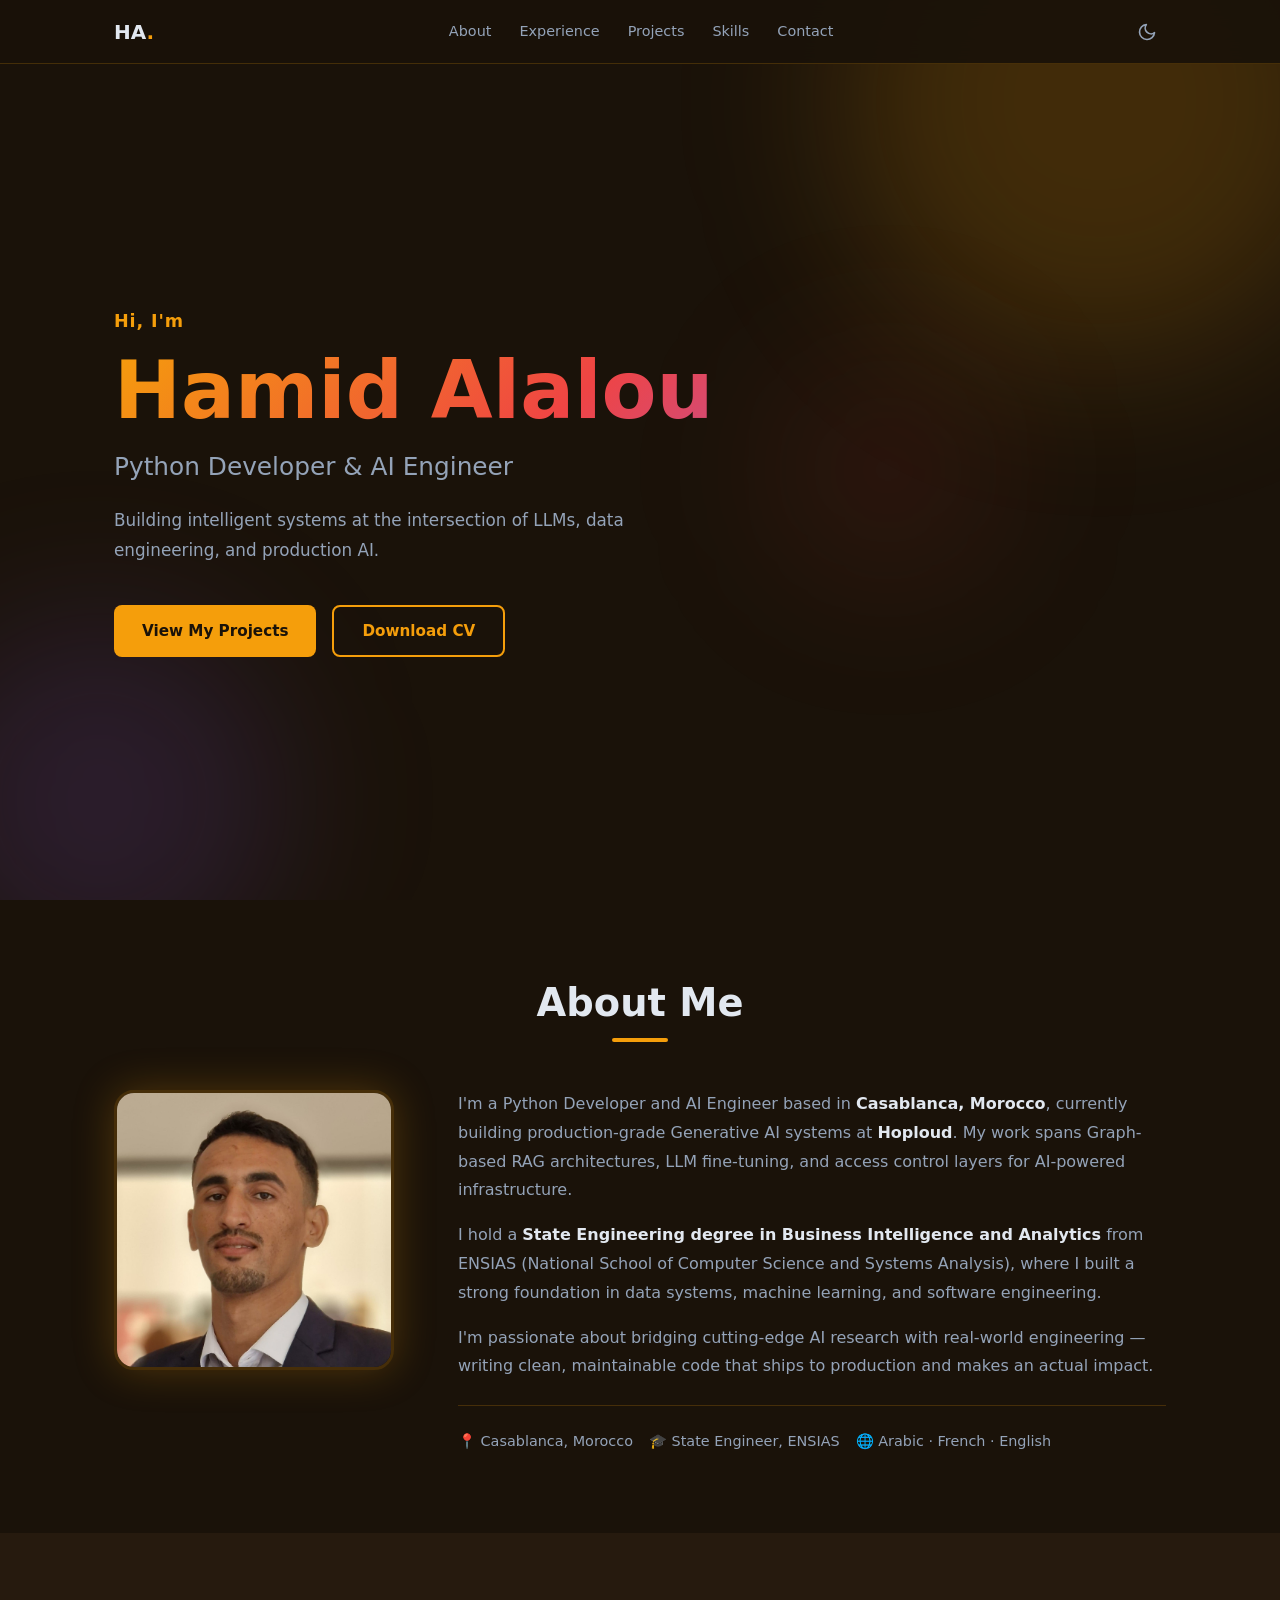
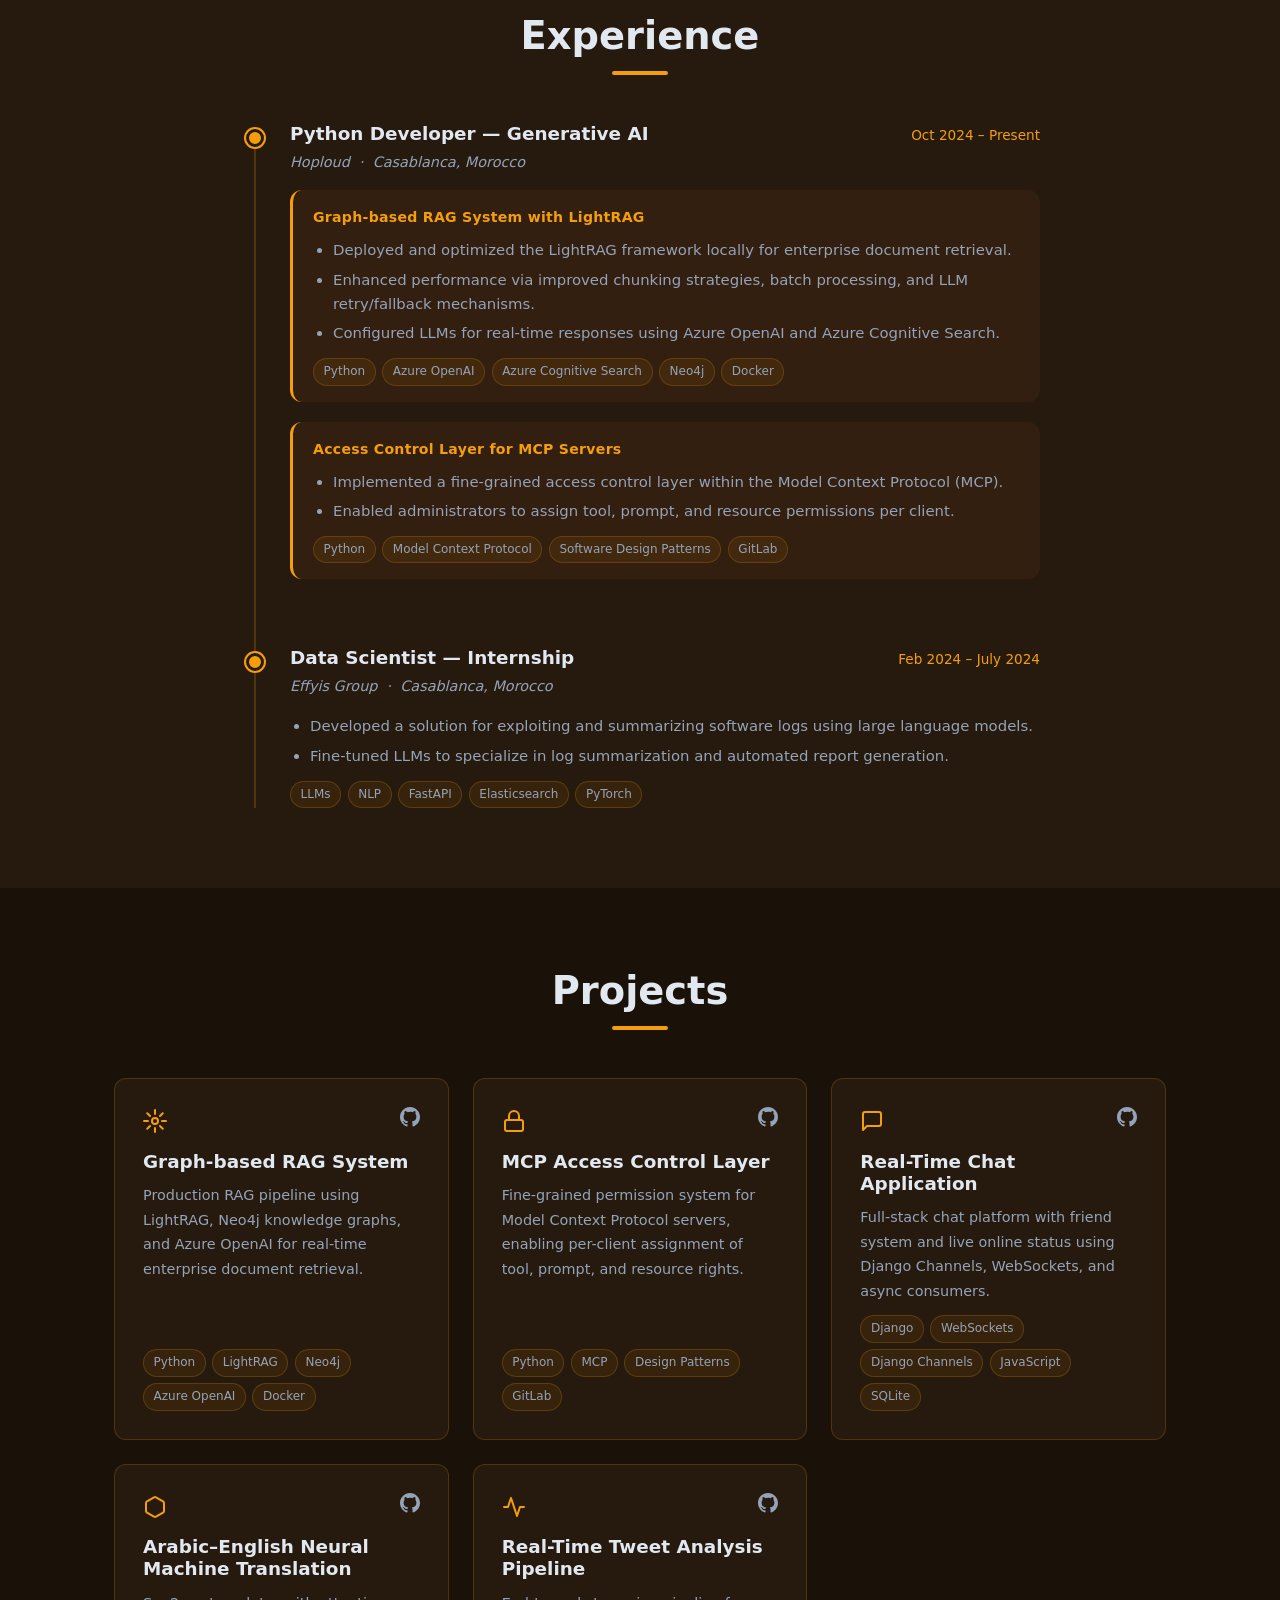
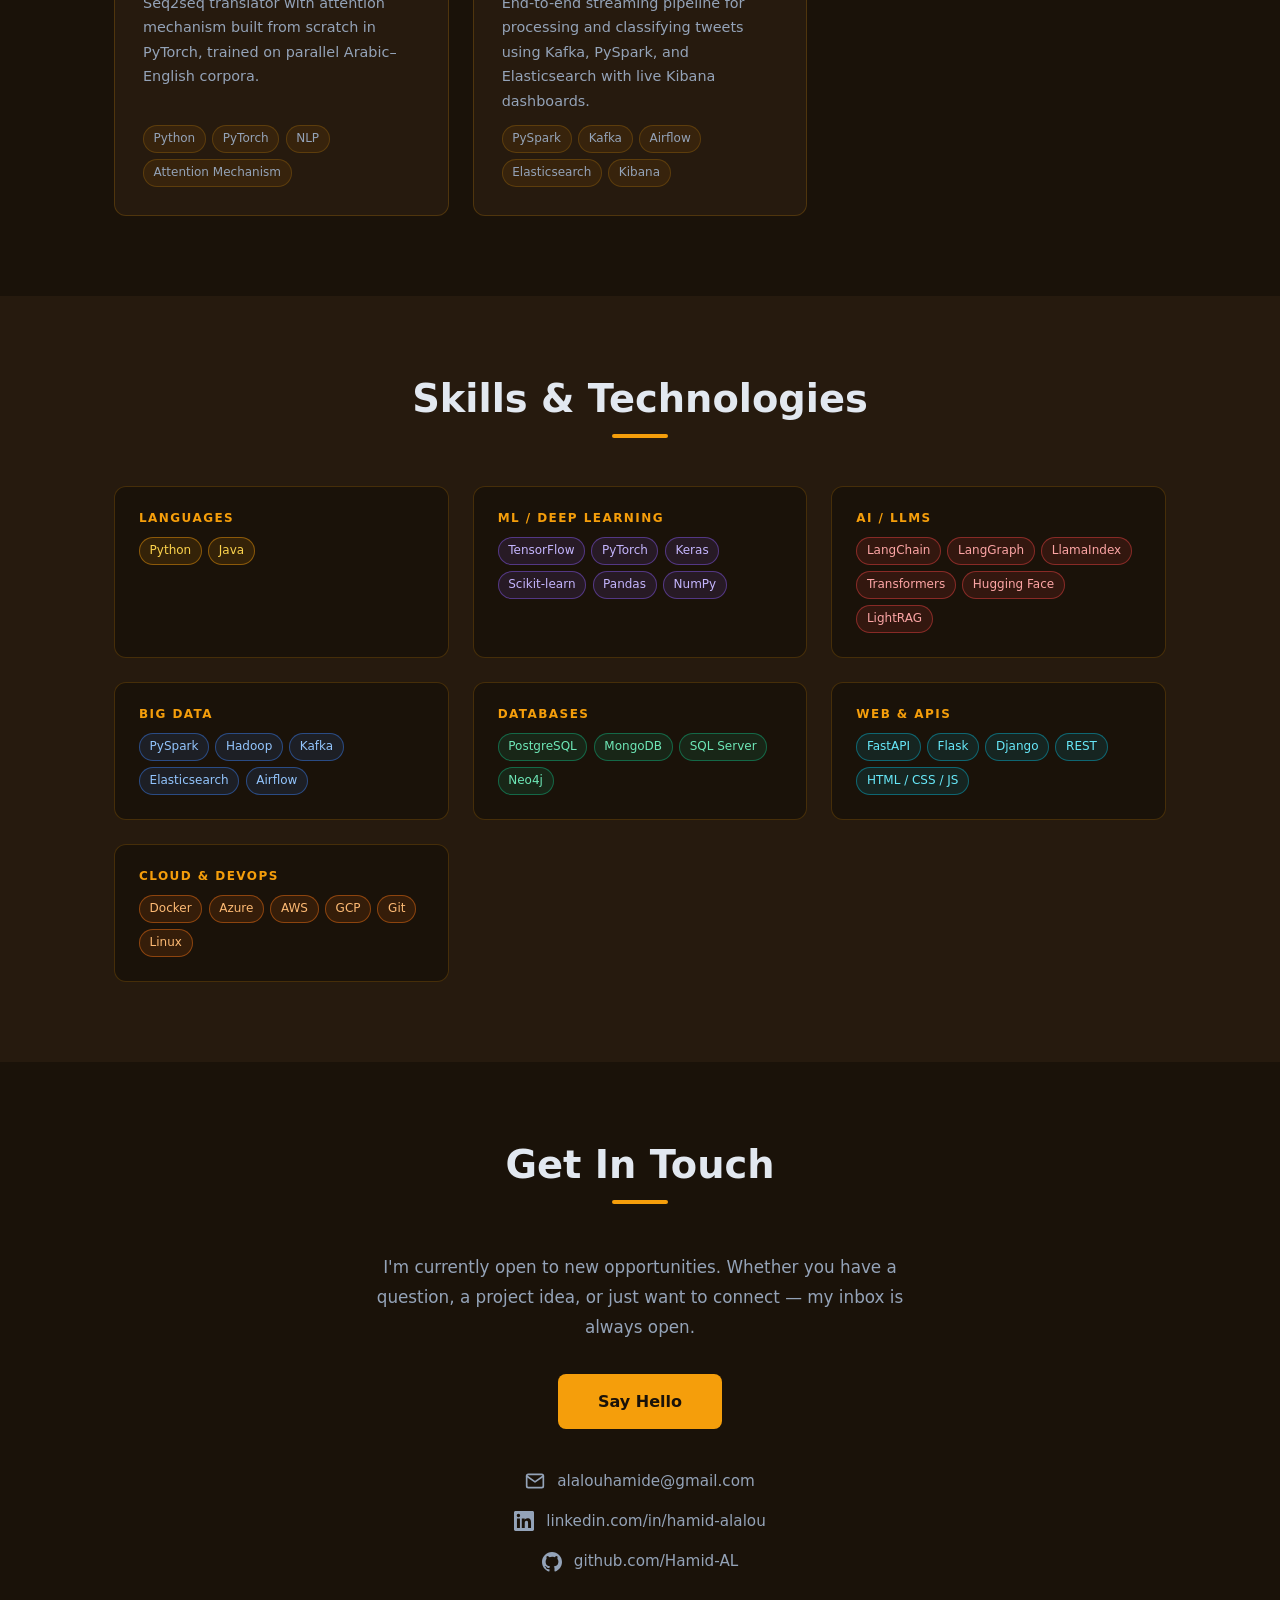
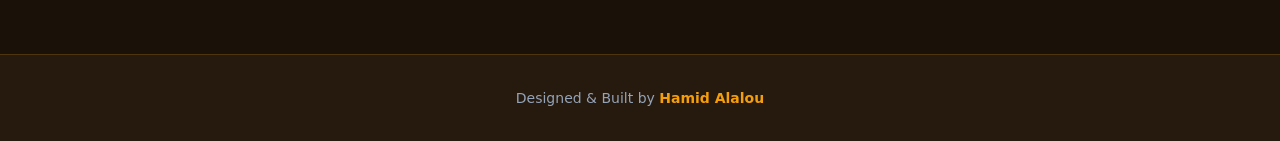
==== index.html @ 86927dc2 "Initial commit: personal portfolio site Vanilla HTML/CSS/JS portfolio for Hamid Alalou — AI Engineer" ====
<!DOCTYPE html>
<html lang="en" data-theme="dark">
<head>
  <meta charset="UTF-8" />
  <meta name="viewport" content="width=device-width, initial-scale=1.0" />
  <meta name="description" content="Hamid Alalou — Python Developer and AI Engineer specializing in LLMs, RAG systems, and real-time data pipelines." />
  <title>Hamid Alalou — AI Engineer</title>
  <link rel="stylesheet" href="./css/style.css" />
  <noscript><style>.animate { opacity: 1 !important; transform: none !important; }</style></noscript>
</head>
<body>

  <!-- ===== NAV ===== -->
  <header id="site-nav">
    <nav class="nav-container">
      <a href="#hero" class="nav-logo">HA<span class="accent">.</span></a>
      <ul class="nav-links" id="nav-links">
        <li><a href="#about">About</a></li>
        <li><a href="#experience">Experience</a></li>
        <li><a href="#projects">Projects</a></li>
        <li><a href="#skills">Skills</a></li>
        <li><a href="#contact">Contact</a></li>
      </ul>
      <div class="nav-actions">
        <button id="theme-toggle" aria-label="Toggle theme">
          <svg class="icon-sun" xmlns="http://www.w3.org/2000/svg" width="20" height="20" viewBox="0 0 24 24" fill="none" stroke="currentColor" stroke-width="2" stroke-linecap="round" stroke-linejoin="round"><circle cx="12" cy="12" r="5"/><line x1="12" y1="1" x2="12" y2="3"/><line x1="12" y1="21" x2="12" y2="23"/><line x1="4.22" y1="4.22" x2="5.64" y2="5.64"/><line x1="18.36" y1="18.36" x2="19.78" y2="19.78"/><line x1="1" y1="12" x2="3" y2="12"/><line x1="21" y1="12" x2="23" y2="12"/><line x1="4.22" y1="19.78" x2="5.64" y2="18.36"/><line x1="18.36" y1="5.64" x2="19.78" y2="4.22"/></svg>
          <svg class="icon-moon" xmlns="http://www.w3.org/2000/svg" width="20" height="20" viewBox="0 0 24 24" fill="none" stroke="currentColor" stroke-width="2" stroke-linecap="round" stroke-linejoin="round"><path d="M21 12.79A9 9 0 1 1 11.21 3 7 7 0 0 0 21 12.79z"/></svg>
        </button>
        <button class="nav-hamburger" id="nav-hamburger" aria-label="Toggle menu" aria-expanded="false">
          <span></span><span></span><span></span>
        </button>
      </div>
    </nav>
  </header>

  <main>

    <!-- ===== HERO ===== -->
    <section id="hero">
      <div class="hero-bg-decoration" aria-hidden="true">
        <div class="deco-circle c1"></div>
        <div class="deco-circle c2"></div>
        <div class="deco-circle c3"></div>
      </div>
      <div class="hero-content animate">
        <p class="hero-greeting">Hi, I'm</p>
        <h1 class="hero-name">Hamid Alalou</h1>
        <p class="hero-title">Python Developer &amp; AI Engineer</p>
        <p class="hero-tagline">Building intelligent systems at the intersection of LLMs, data engineering, and production AI.</p>
        <div class="hero-ctas">
          <a href="#projects" class="btn btn-primary">View My Projects</a>
          <a href="./assets/cv.pdf" download class="btn btn-secondary">Download CV</a>
        </div>
      </div>
    </section>

    <!-- ===== ABOUT ===== -->
    <section id="about" class="section">
      <div class="container">
        <h2 class="section-title animate">About Me</h2>
        <div class="about-grid">
          <div class="about-photo animate">
            <img src="./assets/photo.jpeg" alt="Hamid Alalou" width="280" height="280" />
          </div>
          <div class="about-text animate">
            <p>I'm a Python Developer and AI Engineer based in <strong>Casablanca, Morocco</strong>, currently building production-grade Generative AI systems at <strong>Hoploud</strong>. My work spans Graph-based RAG architectures, LLM fine-tuning, and access control layers for AI-powered infrastructure.</p>
            <p>I hold a <strong>State Engineering degree in Business Intelligence and Analytics</strong> from ENSIAS (National School of Computer Science and Systems Analysis), where I built a strong foundation in data systems, machine learning, and software engineering.</p>
            <p>I'm passionate about bridging cutting-edge AI research with real-world engineering — writing clean, maintainable code that ships to production and makes an actual impact.</p>
            <div class="about-meta">
              <span>📍 Casablanca, Morocco</span>
              <span>🎓 State Engineer, ENSIAS</span>
              <span>🌐 Arabic · French · English</span>
            </div>
          </div>
        </div>
      </div>
    </section>

    <!-- ===== EXPERIENCE ===== -->
    <section id="experience" class="section section-alt">
      <div class="container">
        <h2 class="section-title animate">Experience</h2>
        <div class="timeline">

          <div class="timeline-item animate">
            <div class="timeline-marker"></div>
            <div class="timeline-body">
              <div class="timeline-header">
                <h3>Python Developer — Generative AI</h3>
                <span class="timeline-date">Oct 2024 – Present</span>
              </div>
              <p class="timeline-company">Hoploud &nbsp;·&nbsp; Casablanca, Morocco</p>

              <div class="timeline-project">
                <p class="project-label">Graph-based RAG System with LightRAG</p>
                <ul>
                  <li>Deployed and optimized the LightRAG framework locally for enterprise document retrieval.</li>
                  <li>Enhanced performance via improved chunking strategies, batch processing, and LLM retry/fallback mechanisms.</li>
                  <li>Configured LLMs for real-time responses using Azure OpenAI and Azure Cognitive Search.</li>
                </ul>
                <div class="tag-list">
                  <span class="tag">Python</span>
                  <span class="tag">Azure OpenAI</span>
                  <span class="tag">Azure Cognitive Search</span>
                  <span class="tag">Neo4j</span>
                  <span class="tag">Docker</span>
                </div>
              </div>

              <div class="timeline-project">
                <p class="project-label">Access Control Layer for MCP Servers</p>
                <ul>
                  <li>Implemented a fine-grained access control layer within the Model Context Protocol (MCP).</li>
                  <li>Enabled administrators to assign tool, prompt, and resource permissions per client.</li>
                </ul>
                <div class="tag-list">
                  <span class="tag">Python</span>
                  <span class="tag">Model Context Protocol</span>
                  <span class="tag">Software Design Patterns</span>
                  <span class="tag">GitLab</span>
                </div>
              </div>
            </div>
          </div>

          <div class="timeline-item animate">
            <div class="timeline-marker"></div>
            <div class="timeline-body">
              <div class="timeline-header">
                <h3>Data Scientist — Internship</h3>
                <span class="timeline-date">Feb 2024 – July 2024</span>
              </div>
              <p class="timeline-company">Effyis Group &nbsp;·&nbsp; Casablanca, Morocco</p>
              <ul>
                <li>Developed a solution for exploiting and summarizing software logs using large language models.</li>
                <li>Fine-tuned LLMs to specialize in log summarization and automated report generation.</li>
              </ul>
              <div class="tag-list">
                <span class="tag">LLMs</span>
                <span class="tag">NLP</span>
                <span class="tag">FastAPI</span>
                <span class="tag">Elasticsearch</span>
                <span class="tag">PyTorch</span>
              </div>
            </div>
          </div>

        </div>
      </div>
    </section>

    <!-- ===== PROJECTS ===== -->
    <section id="projects" class="section">
      <div class="container">
        <h2 class="section-title animate">Projects</h2>
        <div class="projects-grid">

          <article class="project-card animate">
            <div class="project-card-header">
              <svg class="project-icon" xmlns="http://www.w3.org/2000/svg" width="24" height="24" viewBox="0 0 24 24" fill="none" stroke="currentColor" stroke-width="2" stroke-linecap="round" stroke-linejoin="round"><circle cx="12" cy="12" r="3"/><path d="M12 1v4M12 19v4M4.22 4.22l2.83 2.83M16.95 16.95l2.83 2.83M1 12h4M19 12h4M4.22 19.78l2.83-2.83M16.95 7.05l2.83-2.83"/></svg>
              <a href="https://github.com/Hamid-AL/lightrag-rag-system" target="_blank" rel="noopener" aria-label="View on GitHub" class="project-github">
                <svg xmlns="http://www.w3.org/2000/svg" width="20" height="20" viewBox="0 0 24 24" fill="currentColor"><path d="M12 0C5.374 0 0 5.373 0 12c0 5.302 3.438 9.8 8.207 11.387.599.111.793-.261.793-.577v-2.234c-3.338.726-4.033-1.416-4.033-1.416-.546-1.387-1.333-1.756-1.333-1.756-1.089-.745.083-.729.083-.729 1.205.084 1.839 1.237 1.839 1.237 1.07 1.834 2.807 1.304 3.492.997.107-.775.418-1.305.762-1.604-2.665-.305-5.467-1.334-5.467-5.931 0-1.311.469-2.381 1.236-3.221-.124-.303-.535-1.524.117-3.176 0 0 1.008-.322 3.301 1.23A11.509 11.509 0 0 1 12 5.803c1.02.005 2.047.138 3.006.404 2.291-1.552 3.297-1.23 3.297-1.23.653 1.653.242 2.874.118 3.176.77.84 1.235 1.911 1.235 3.221 0 4.609-2.807 5.624-5.479 5.921.43.372.823 1.102.823 2.222v3.293c0 .319.192.694.801.576C20.566 21.797 24 17.3 24 12c0-6.627-5.373-12-12-12z"/></svg>
              </a>
            </div>
            <h3>Graph-based RAG System</h3>
            <p>Production RAG pipeline using LightRAG, Neo4j knowledge graphs, and Azure OpenAI for real-time enterprise document retrieval.</p>
            <div class="tag-list">
              <span class="tag">Python</span><span class="tag">LightRAG</span><span class="tag">Neo4j</span><span class="tag">Azure OpenAI</span><span class="tag">Docker</span>
            </div>
          </article>

          <article class="project-card animate">
            <div class="project-card-header">
              <svg class="project-icon" xmlns="http://www.w3.org/2000/svg" width="24" height="24" viewBox="0 0 24 24" fill="none" stroke="currentColor" stroke-width="2" stroke-linecap="round" stroke-linejoin="round"><rect x="3" y="11" width="18" height="11" rx="2" ry="2"/><path d="M7 11V7a5 5 0 0 1 10 0v4"/></svg>
              <a href="https://github.com/Hamid-AL/mcp-access-control" target="_blank" rel="noopener" aria-label="View on GitHub" class="project-github">
                <svg xmlns="http://www.w3.org/2000/svg" width="20" height="20" viewBox="0 0 24 24" fill="currentColor"><path d="M12 0C5.374 0 0 5.373 0 12c0 5.302 3.438 9.8 8.207 11.387.599.111.793-.261.793-.577v-2.234c-3.338.726-4.033-1.416-4.033-1.416-.546-1.387-1.333-1.756-1.333-1.756-1.089-.745.083-.729.083-.729 1.205.084 1.839 1.237 1.839 1.237 1.07 1.834 2.807 1.304 3.492.997.107-.775.418-1.305.762-1.604-2.665-.305-5.467-1.334-5.467-5.931 0-1.311.469-2.381 1.236-3.221-.124-.303-.535-1.524.117-3.176 0 0 1.008-.322 3.301 1.23A11.509 11.509 0 0 1 12 5.803c1.02.005 2.047.138 3.006.404 2.291-1.552 3.297-1.23 3.297-1.23.653 1.653.242 2.874.118 3.176.77.84 1.235 1.911 1.235 3.221 0 4.609-2.807 5.624-5.479 5.921.43.372.823 1.102.823 2.222v3.293c0 .319.192.694.801.576C20.566 21.797 24 17.3 24 12c0-6.627-5.373-12-12-12z"/></svg>
              </a>
            </div>
            <h3>MCP Access Control Layer</h3>
            <p>Fine-grained permission system for Model Context Protocol servers, enabling per-client assignment of tool, prompt, and resource rights.</p>
            <div class="tag-list">
              <span class="tag">Python</span><span class="tag">MCP</span><span class="tag">Design Patterns</span><span class="tag">GitLab</span>
            </div>
          </article>

          <article class="project-card animate">
            <div class="project-card-header">
              <svg class="project-icon" xmlns="http://www.w3.org/2000/svg" width="24" height="24" viewBox="0 0 24 24" fill="none" stroke="currentColor" stroke-width="2" stroke-linecap="round" stroke-linejoin="round"><path d="M21 15a2 2 0 0 1-2 2H7l-4 4V5a2 2 0 0 1 2-2h14a2 2 0 0 1 2 2z"/></svg>
              <a href="https://github.com/Hamid-AL/realtime-chat-app" target="_blank" rel="noopener" aria-label="View on GitHub" class="project-github">
                <svg xmlns="http://www.w3.org/2000/svg" width="20" height="20" viewBox="0 0 24 24" fill="currentColor"><path d="M12 0C5.374 0 0 5.373 0 12c0 5.302 3.438 9.8 8.207 11.387.599.111.793-.261.793-.577v-2.234c-3.338.726-4.033-1.416-4.033-1.416-.546-1.387-1.333-1.756-1.333-1.756-1.089-.745.083-.729.083-.729 1.205.084 1.839 1.237 1.839 1.237 1.07 1.834 2.807 1.304 3.492.997.107-.775.418-1.305.762-1.604-2.665-.305-5.467-1.334-5.467-5.931 0-1.311.469-2.381 1.236-3.221-.124-.303-.535-1.524.117-3.176 0 0 1.008-.322 3.301 1.23A11.509 11.509 0 0 1 12 5.803c1.02.005 2.047.138 3.006.404 2.291-1.552 3.297-1.23 3.297-1.23.653 1.653.242 2.874.118 3.176.77.84 1.235 1.911 1.235 3.221 0 4.609-2.807 5.624-5.479 5.921.43.372.823 1.102.823 2.222v3.293c0 .319.192.694.801.576C20.566 21.797 24 17.3 24 12c0-6.627-5.373-12-12-12z"/></svg>
              </a>
            </div>
            <h3>Real-Time Chat Application</h3>
            <p>Full-stack chat platform with friend system and live online status using Django Channels, WebSockets, and async consumers.</p>
            <div class="tag-list">
              <span class="tag">Django</span><span class="tag">WebSockets</span><span class="tag">Django Channels</span><span class="tag">JavaScript</span><span class="tag">SQLite</span>
            </div>
          </article>

          <article class="project-card animate">
            <div class="project-card-header">
              <svg class="project-icon" xmlns="http://www.w3.org/2000/svg" width="24" height="24" viewBox="0 0 24 24" fill="none" stroke="currentColor" stroke-width="2" stroke-linecap="round" stroke-linejoin="round"><path d="M21 16V8a2 2 0 0 0-1-1.73l-7-4a2 2 0 0 0-2 0l-7 4A2 2 0 0 0 3 8v8a2 2 0 0 0 1 1.73l7 4a2 2 0 0 0 2 0l7-4A2 2 0 0 0 21 16z"/></svg>
              <a href="https://github.com/Hamid-AL/arabic-nmt" target="_blank" rel="noopener" aria-label="View on GitHub" class="project-github">
                <svg xmlns="http://www.w3.org/2000/svg" width="20" height="20" viewBox="0 0 24 24" fill="currentColor"><path d="M12 0C5.374 0 0 5.373 0 12c0 5.302 3.438 9.8 8.207 11.387.599.111.793-.261.793-.577v-2.234c-3.338.726-4.033-1.416-4.033-1.416-.546-1.387-1.333-1.756-1.333-1.756-1.089-.745.083-.729.083-.729 1.205.084 1.839 1.237 1.839 1.237 1.07 1.834 2.807 1.304 3.492.997.107-.775.418-1.305.762-1.604-2.665-.305-5.467-1.334-5.467-5.931 0-1.311.469-2.381 1.236-3.221-.124-.303-.535-1.524.117-3.176 0 0 1.008-.322 3.301 1.23A11.509 11.509 0 0 1 12 5.803c1.02.005 2.047.138 3.006.404 2.291-1.552 3.297-1.23 3.297-1.23.653 1.653.242 2.874.118 3.176.77.84 1.235 1.911 1.235 3.221 0 4.609-2.807 5.624-5.479 5.921.43.372.823 1.102.823 2.222v3.293c0 .319.192.694.801.576C20.566 21.797 24 17.3 24 12c0-6.627-5.373-12-12-12z"/></svg>
              </a>
            </div>
            <h3>Arabic–English Neural Machine Translation</h3>
            <p>Seq2seq translator with attention mechanism built from scratch in PyTorch, trained on parallel Arabic–English corpora.</p>
            <div class="tag-list">
              <span class="tag">Python</span><span class="tag">PyTorch</span><span class="tag">NLP</span><span class="tag">Attention Mechanism</span>
            </div>
          </article>

          <article class="project-card animate">
            <div class="project-card-header">
              <svg class="project-icon" xmlns="http://www.w3.org/2000/svg" width="24" height="24" viewBox="0 0 24 24" fill="none" stroke="currentColor" stroke-width="2" stroke-linecap="round" stroke-linejoin="round"><polyline points="22 12 18 12 15 21 9 3 6 12 2 12"/></svg>
              <a href="https://github.com/Hamid-AL/tweet-conflict-analysis" target="_blank" rel="noopener" aria-label="View on GitHub" class="project-github">
                <svg xmlns="http://www.w3.org/2000/svg" width="20" height="20" viewBox="0 0 24 24" fill="currentColor"><path d="M12 0C5.374 0 0 5.373 0 12c0 5.302 3.438 9.8 8.207 11.387.599.111.793-.261.793-.577v-2.234c-3.338.726-4.033-1.416-4.033-1.416-.546-1.387-1.333-1.756-1.333-1.756-1.089-.745.083-.729.083-.729 1.205.084 1.839 1.237 1.839 1.237 1.07 1.834 2.807 1.304 3.492.997.107-.775.418-1.305.762-1.604-2.665-.305-5.467-1.334-5.467-5.931 0-1.311.469-2.381 1.236-3.221-.124-.303-.535-1.524.117-3.176 0 0 1.008-.322 3.301 1.23A11.509 11.509 0 0 1 12 5.803c1.02.005 2.047.138 3.006.404 2.291-1.552 3.297-1.23 3.297-1.23.653 1.653.242 2.874.118 3.176.77.84 1.235 1.911 1.235 3.221 0 4.609-2.807 5.624-5.479 5.921.43.372.823 1.102.823 2.222v3.293c0 .319.192.694.801.576C20.566 21.797 24 17.3 24 12c0-6.627-5.373-12-12-12z"/></svg>
              </a>
            </div>
            <h3>Real-Time Tweet Analysis Pipeline</h3>
            <p>End-to-end streaming pipeline for processing and classifying tweets using Kafka, PySpark, and Elasticsearch with live Kibana dashboards.</p>
            <div class="tag-list">
              <span class="tag">PySpark</span><span class="tag">Kafka</span><span class="tag">Airflow</span><span class="tag">Elasticsearch</span><span class="tag">Kibana</span>
            </div>
          </article>

        </div>
      </div>
    </section>

    <!-- ===== SKILLS ===== -->
    <section id="skills" class="section section-alt">
      <div class="container">
        <h2 class="section-title animate">Skills &amp; Technologies</h2>
        <div class="skills-grid">

          <div class="skill-group animate">
            <h3 class="skill-group-title">Languages</h3>
            <div class="tag-list">
              <span class="tag tag-amber">Python</span>
              <span class="tag tag-amber">Java</span>
            </div>
          </div>

          <div class="skill-group animate">
            <h3 class="skill-group-title">ML / Deep Learning</h3>
            <div class="tag-list">
              <span class="tag tag-purple">TensorFlow</span>
              <span class="tag tag-purple">PyTorch</span>
              <span class="tag tag-purple">Keras</span>
              <span class="tag tag-purple">Scikit-learn</span>
              <span class="tag tag-purple">Pandas</span>
              <span class="tag tag-purple">NumPy</span>
            </div>
          </div>

          <div class="skill-group animate">
            <h3 class="skill-group-title">AI / LLMs</h3>
            <div class="tag-list">
              <span class="tag tag-red">LangChain</span>
              <span class="tag tag-red">LangGraph</span>
              <span class="tag tag-red">LlamaIndex</span>
              <span class="tag tag-red">Transformers</span>
              <span class="tag tag-red">Hugging Face</span>
              <span class="tag tag-red">LightRAG</span>
            </div>
          </div>

          <div class="skill-group animate">
            <h3 class="skill-group-title">Big Data</h3>
            <div class="tag-list">
              <span class="tag tag-blue">PySpark</span>
              <span class="tag tag-blue">Hadoop</span>
              <span class="tag tag-blue">Kafka</span>
              <span class="tag tag-blue">Elasticsearch</span>
              <span class="tag tag-blue">Airflow</span>
            </div>
          </div>

          <div class="skill-group animate">
            <h3 class="skill-group-title">Databases</h3>
            <div class="tag-list">
              <span class="tag tag-green">PostgreSQL</span>
              <span class="tag tag-green">MongoDB</span>
              <span class="tag tag-green">SQL Server</span>
              <span class="tag tag-green">Neo4j</span>
            </div>
          </div>

          <div class="skill-group animate">
            <h3 class="skill-group-title">Web &amp; APIs</h3>
            <div class="tag-list">
              <span class="tag tag-cyan">FastAPI</span>
              <span class="tag tag-cyan">Flask</span>
              <span class="tag tag-cyan">Django</span>
              <span class="tag tag-cyan">REST</span>
              <span class="tag tag-cyan">HTML / CSS / JS</span>
            </div>
          </div>

          <div class="skill-group animate">
            <h3 class="skill-group-title">Cloud &amp; DevOps</h3>
            <div class="tag-list">
              <span class="tag tag-orange">Docker</span>
              <span class="tag tag-orange">Azure</span>
              <span class="tag tag-orange">AWS</span>
              <span class="tag tag-orange">GCP</span>
              <span class="tag tag-orange">Git</span>
              <span class="tag tag-orange">Linux</span>
            </div>
          </div>

        </div>
      </div>
    </section>

    <!-- ===== CONTACT ===== -->
    <section id="contact" class="section">
      <div class="container">
        <h2 class="section-title animate">Get In Touch</h2>
        <div class="contact-content animate">
          <p class="contact-intro">I'm currently open to new opportunities. Whether you have a question, a project idea, or just want to connect — my inbox is always open.</p>
          <a href="mailto:alalouhamide@gmail.com" class="btn btn-primary contact-cta">Say Hello</a>
          <div class="contact-links">
            <a href="mailto:alalouhamide@gmail.com" class="contact-link">
              <svg xmlns="http://www.w3.org/2000/svg" width="20" height="20" viewBox="0 0 24 24" fill="none" stroke="currentColor" stroke-width="2" stroke-linecap="round" stroke-linejoin="round"><path d="M4 4h16c1.1 0 2 .9 2 2v12c0 1.1-.9 2-2 2H4c-1.1 0-2-.9-2-2V6c0-1.1.9-2 2-2z"/><polyline points="22,6 12,13 2,6"/></svg>
              alalouhamide@gmail.com
            </a>
            <a href="https://linkedin.com/in/hamid-alalou" target="_blank" rel="noopener" class="contact-link">
              <svg xmlns="http://www.w3.org/2000/svg" width="20" height="20" viewBox="0 0 24 24" fill="currentColor"><path d="M20.447 20.452h-3.554v-5.569c0-1.328-.027-3.037-1.852-3.037-1.853 0-2.136 1.445-2.136 2.939v5.667H9.351V9h3.414v1.561h.046c.477-.9 1.637-1.85 3.37-1.85 3.601 0 4.267 2.37 4.267 5.455v6.286zM5.337 7.433a2.062 2.062 0 0 1-2.063-2.065 2.064 2.064 0 1 1 2.063 2.065zm1.782 13.019H3.555V9h3.564v11.452zM22.225 0H1.771C.792 0 0 .774 0 1.729v20.542C0 23.227.792 24 1.771 24h20.451C23.2 24 24 23.227 24 22.271V1.729C24 .774 23.2 0 22.222 0h.003z"/></svg>
              linkedin.com/in/hamid-alalou
            </a>
            <a href="https://github.com/Hamid-AL" target="_blank" rel="noopener" class="contact-link">
              <svg xmlns="http://www.w3.org/2000/svg" width="20" height="20" viewBox="0 0 24 24" fill="currentColor"><path d="M12 0C5.374 0 0 5.373 0 12c0 5.302 3.438 9.8 8.207 11.387.599.111.793-.261.793-.577v-2.234c-3.338.726-4.033-1.416-4.033-1.416-.546-1.387-1.333-1.756-1.333-1.756-1.089-.745.083-.729.083-.729 1.205.084 1.839 1.237 1.839 1.237 1.07 1.834 2.807 1.304 3.492.997.107-.775.418-1.305.762-1.604-2.665-.305-5.467-1.334-5.467-5.931 0-1.311.469-2.381 1.236-3.221-.124-.303-.535-1.524.117-3.176 0 0 1.008-.322 3.301 1.23A11.509 11.509 0 0 1 12 5.803c1.02.005 2.047.138 3.006.404 2.291-1.552 3.297-1.23 3.297-1.23.653 1.653.242 2.874.118 3.176.77.84 1.235 1.911 1.235 3.221 0 4.609-2.807 5.624-5.479 5.921.43.372.823 1.102.823 2.222v3.293c0 .319.192.694.801.576C20.566 21.797 24 17.3 24 12c0-6.627-5.373-12-12-12z"/></svg>
              github.com/Hamid-AL
            </a>
          </div>
        </div>
      </div>
    </section>

  </main>

  <footer>
    <p>Designed &amp; Built by <strong>Hamid Alalou</strong></p>
  </footer>

  <script src="./js/main.js"></script>
</body>
</html>
---- css/style.css ----
/* ============================================================
   0. CUSTOM PROPERTIES & RESET
   ============================================================ */
:root {
  /* Colors — edit only this block to restyle the whole site */
  --bg:           #1a1209;
  --surface:      #261a0e;
  --surface-2:    #321f0f;
  --accent:       #F59E0B;
  --accent-hover: #D97706;
  --accent-glow:  rgba(245, 158, 11, 0.25);
  --text:         #e2e8f0;
  --text-muted:   #94a3b8;
  --border:       rgba(245, 158, 11, 0.2);
  --nav-bg:       rgba(26, 18, 9, 0.92);

  /* Skill category palette */
  --clr-purple: #8B5CF6;
  --clr-red:    #EF4444;
  --clr-blue:   #3B82F6;
  --clr-green:  #10B981;
  --clr-cyan:   #06B6D4;
  --clr-orange: #F97316;

  /* Layout */
  --nav-h:    64px;
  --max-w:    1100px;
  --radius:   12px;

  /* Typography */
  --font: -apple-system, BlinkMacSystemFont, 'Segoe UI', system-ui, sans-serif;

  /* Motion */
  --ease: 0.3s ease;
}

[data-theme="light"] {
  --bg:           #fdf8f0;
  --surface:      #fff3dc;
  --surface-2:    #ffecc2;
  --accent:       #D97706;
  --accent-hover: #B45309;
  --accent-glow:  rgba(217, 119, 6, 0.2);
  --text:         #1c1008;
  --text-muted:   #6b7280;
  --border:       rgba(217, 119, 6, 0.3);
  --nav-bg:       rgba(253, 248, 240, 0.92);
}

*, *::before, *::after { margin: 0; padding: 0; box-sizing: border-box; }

html {
  scroll-behavior: smooth;
  font-size: 16px;
}

body {
  font-family: var(--font);
  background: var(--bg);
  color: var(--text);
  line-height: 1.6;
  overflow-x: hidden;
  transition: background var(--ease), color var(--ease);
}

img  { max-width: 100%; display: block; }
a    { color: inherit; text-decoration: none; }
ul   { list-style: none; }
button { cursor: pointer; background: none; border: none; font: inherit; color: inherit; }

/* ============================================================
   1. TYPOGRAPHY
   ============================================================ */
h1, h2, h3 { line-height: 1.2; }

h1 { font-size: clamp(2.5rem, 8vw, 5rem); font-weight: 800; }
h2 { font-size: clamp(1.8rem, 4vw, 2.4rem); font-weight: 700; }
h3 { font-size: 1.15rem; font-weight: 600; }

.section-title {
  text-align: center;
  margin-bottom: 3rem;
}

.section-title::after {
  content: '';
  display: block;
  width: 56px;
  height: 4px;
  background: var(--accent);
  border-radius: 2px;
  margin: 0.75rem auto 0;
}

/* ============================================================
   2. LAYOUT
   ============================================================ */
.container {
  max-width: var(--max-w);
  margin: 0 auto;
  padding: 0 1.5rem;
}

.section { padding: 5rem 0; }

.section-alt { background: var(--surface); }

/* ============================================================
   3. BUTTONS
   ============================================================ */
.btn {
  display: inline-flex;
  align-items: center;
  gap: 0.5rem;
  padding: 0.75rem 1.75rem;
  border-radius: 8px;
  font-weight: 600;
  font-size: 0.95rem;
  transition: transform var(--ease), box-shadow var(--ease), background var(--ease);
  white-space: nowrap;
}

.btn-primary {
  background: var(--accent);
  color: #1a1209;
}

.btn-primary:hover {
  background: var(--accent-hover);
  transform: translateY(-2px);
  box-shadow: 0 8px 25px var(--accent-glow);
}

.btn-secondary {
  border: 2px solid var(--accent);
  color: var(--accent);
}

.btn-secondary:hover {
  background: var(--accent-glow);
  transform: translateY(-2px);
}

/* ============================================================
   4. TAGS / BADGES
   ============================================================ */
.tag-list {
  display: flex;
  flex-wrap: wrap;
  gap: 0.4rem;
  margin-top: 0.75rem;
}

.tag {
  font-size: 0.75rem;
  font-weight: 500;
  padding: 0.2rem 0.6rem;
  border-radius: 20px;
  border: 1px solid var(--border);
  background: rgba(245, 158, 11, 0.08);
  color: var(--text-muted);
}

.tag-amber  { background: rgba(245,158,11,0.12); border-color: rgba(245,158,11,0.45); color: #FCD34D; }
.tag-purple { background: rgba(139,92,246,0.12);  border-color: rgba(139,92,246,0.45); color: #C4B5FD; }
.tag-red    { background: rgba(239,68,68,0.12);   border-color: rgba(239,68,68,0.45);  color: #FCA5A5; }
.tag-blue   { background: rgba(59,130,246,0.12);  border-color: rgba(59,130,246,0.45); color: #93C5FD; }
.tag-green  { background: rgba(16,185,129,0.12);  border-color: rgba(16,185,129,0.45); color: #6EE7B7; }
.tag-cyan   { background: rgba(6,182,212,0.12);   border-color: rgba(6,182,212,0.45);  color: #67E8F9; }
.tag-orange { background: rgba(249,115,22,0.12);  border-color: rgba(249,115,22,0.45); color: #FDBA74; }

[data-theme="light"] .tag-amber  { color: #92400E; }
[data-theme="light"] .tag-purple { color: #5B21B6; }
[data-theme="light"] .tag-red    { color: #991B1B; }
[data-theme="light"] .tag-blue   { color: #1E40AF; }
[data-theme="light"] .tag-green  { color: #065F46; }
[data-theme="light"] .tag-cyan   { color: #155E75; }
[data-theme="light"] .tag-orange { color: #9A3412; }

/* ============================================================
   5. NAVIGATION
   ============================================================ */
#site-nav {
  position: fixed;
  top: 0; left: 0; right: 0;
  z-index: 100;
  height: var(--nav-h);
  background: var(--nav-bg);
  backdrop-filter: blur(12px);
  -webkit-backdrop-filter: blur(12px);
  border-bottom: 1px solid var(--border);
  will-change: transform;
  transition: transform 0.4s ease, background var(--ease), border-color var(--ease);
}

#site-nav.nav--hidden { transform: translateY(-100%); }

.nav-container {
  max-width: var(--max-w);
  margin: 0 auto;
  padding: 0 1.5rem;
  height: 100%;
  display: flex;
  align-items: center;
  justify-content: space-between;
  gap: 2rem;
}

.nav-logo {
  font-size: 1.25rem;
  font-weight: 800;
  flex-shrink: 0;
}

.nav-logo .accent { color: var(--accent); }

.nav-links {
  display: flex;
  align-items: center;
  gap: 0.25rem;
}

.nav-links a {
  padding: 0.4rem 0.75rem;
  border-radius: 6px;
  font-size: 0.9rem;
  color: var(--text-muted);
  transition: color var(--ease), background var(--ease);
}

.nav-links a:hover {
  color: var(--accent);
  background: var(--accent-glow);
}

.nav-actions {
  display: flex;
  align-items: center;
  gap: 0.5rem;
  flex-shrink: 0;
}

#theme-toggle {
  display: flex;
  align-items: center;
  justify-content: center;
  width: 38px;
  height: 38px;
  border-radius: 8px;
  color: var(--text-muted);
  transition: color var(--ease), background var(--ease);
}

#theme-toggle:hover {
  color: var(--accent);
  background: var(--accent-glow);
}

[data-theme="dark"]  .icon-sun  { display: none; }
[data-theme="dark"]  .icon-moon { display: block; }
[data-theme="light"] .icon-sun  { display: block; }
[data-theme="light"] .icon-moon { display: none; }

.nav-hamburger {
  display: none;
  flex-direction: column;
  justify-content: space-between;
  width: 24px;
  height: 18px;
}

.nav-hamburger span {
  display: block;
  height: 2px;
  background: var(--text);
  border-radius: 2px;
  transition: transform 0.3s ease, opacity 0.3s ease;
}

#site-nav.nav-open .nav-hamburger span:nth-child(1) { transform: translateY(8px) rotate(45deg); }
#site-nav.nav-open .nav-hamburger span:nth-child(2) { opacity: 0; }
#site-nav.nav-open .nav-hamburger span:nth-child(3) { transform: translateY(-8px) rotate(-45deg); }

/* ============================================================
   6. HERO
   ============================================================ */
#hero {
  min-height: 100vh;
  display: flex;
  align-items: center;
  position: relative;
  overflow: hidden;
  padding-top: var(--nav-h);
}

.hero-bg-decoration {
  position: absolute;
  inset: 0;
  pointer-events: none;
}

.deco-circle {
  position: absolute;
  border-radius: 50%;
  filter: blur(80px);
}

.c1 { width: 520px; height: 520px; background: rgba(245,158,11,0.18);  top: -160px;  right: -80px;  }
.c2 { width: 360px; height: 360px; background: rgba(139,92,246,0.15);  bottom: -80px; left: -80px;  }
.c3 { width: 220px; height: 220px; background: rgba(239,68,68,0.1);    top: 40%;     right: 22%;    }

[data-theme="light"] .hero-bg-decoration { opacity: 0.45; }

.hero-content {
  position: relative;
  z-index: 1;
  width: 100%;
  max-width: var(--max-w);
  margin: 0 auto;
  padding: 0 1.5rem;
}

.hero-greeting {
  font-size: 1.1rem;
  color: var(--accent);
  font-weight: 600;
  letter-spacing: 0.05em;
  margin-bottom: 0.5rem;
}

.hero-name {
  background: linear-gradient(135deg, #F59E0B 0%, #EF4444 45%, #8B5CF6 100%);
  -webkit-background-clip: text;
  -webkit-text-fill-color: transparent;
  background-clip: text;
  margin-bottom: 0.5rem;
}

.hero-title {
  font-size: clamp(1.15rem, 3vw, 1.55rem);
  color: var(--text-muted);
  font-weight: 500;
  margin-bottom: 1.25rem;
}

.hero-tagline {
  font-size: 1.05rem;
  color: var(--text-muted);
  max-width: 560px;
  margin-bottom: 2.5rem;
  line-height: 1.75;
}

.hero-ctas { display: flex; gap: 1rem; flex-wrap: wrap; }

/* ============================================================
   7. ABOUT
   ============================================================ */
.about-grid {
  display: grid;
  grid-template-columns: 280px 1fr;
  gap: 4rem;
  align-items: start;
}

.about-photo img {
  width: 280px;
  height: 280px;
  border-radius: 20px;
  object-fit: cover;
  object-position: top;
  border: 3px solid var(--border);
  box-shadow: 0 0 40px var(--accent-glow);
  transition: box-shadow var(--ease), border-color var(--ease);
}

.about-photo img:hover {
  box-shadow: 0 0 60px rgba(245, 158, 11, 0.4);
  border-color: var(--accent);
}

.about-text p {
  color: var(--text-muted);
  margin-bottom: 1rem;
  line-height: 1.8;
}

.about-text strong { color: var(--text); }

.about-meta {
  display: flex;
  flex-wrap: wrap;
  gap: 1rem;
  margin-top: 1.5rem;
  padding-top: 1.5rem;
  border-top: 1px solid var(--border);
}

.about-meta span {
  font-size: 0.9rem;
  color: var(--text-muted);
}

/* ============================================================
   8. EXPERIENCE / TIMELINE
   ============================================================ */
.timeline {
  position: relative;
  max-width: 800px;
  margin: 0 auto;
}

.timeline::before {
  content: '';
  position: absolute;
  left: 14px;
  top: 8px;
  bottom: 0;
  width: 2px;
  background: var(--border);
}

.timeline-item {
  position: relative;
  padding-left: 50px;
  padding-bottom: 3rem;
}

.timeline-item:last-child { padding-bottom: 0; }

.timeline-marker {
  position: absolute;
  left: 6px;
  top: 6px;
  width: 18px;
  height: 18px;
  border-radius: 50%;
  background: var(--accent);
  border: 3px solid var(--surface);
  box-shadow: 0 0 0 2px var(--accent);
  z-index: 1;
}

.timeline-header {
  display: flex;
  align-items: baseline;
  justify-content: space-between;
  flex-wrap: wrap;
  gap: 0.5rem;
  margin-bottom: 0.25rem;
}

.timeline-date {
  font-size: 0.85rem;
  color: var(--accent);
  font-weight: 500;
  white-space: nowrap;
}

.timeline-company {
  font-size: 0.9rem;
  color: var(--text-muted);
  font-style: italic;
  margin-bottom: 1rem;
}

.timeline-body > ul {
  list-style: disc;
  padding-left: 1.25rem;
  margin-bottom: 0.75rem;
}

.timeline-body > ul li {
  font-size: 0.93rem;
  color: var(--text-muted);
  margin-bottom: 0.35rem;
  line-height: 1.65;
}

.timeline-project {
  margin-bottom: 1.25rem;
  padding: 1rem 1.25rem;
  background: var(--surface-2);
  border-radius: var(--radius);
  border-left: 3px solid var(--accent);
}

.timeline-project ul {
  list-style: disc;
  padding-left: 1.25rem;
}

.timeline-project ul li {
  font-size: 0.93rem;
  color: var(--text-muted);
  margin-bottom: 0.3rem;
  line-height: 1.65;
}

.project-label {
  font-size: 0.88rem;
  font-weight: 700;
  color: var(--accent);
  letter-spacing: 0.02em;
  margin-bottom: 0.6rem;
}

/* ============================================================
   9. PROJECTS
   ============================================================ */
.projects-grid {
  display: grid;
  grid-template-columns: repeat(auto-fill, minmax(300px, 1fr));
  gap: 1.5rem;
}

.project-card {
  background: var(--surface);
  border: 1px solid var(--border);
  border-radius: var(--radius);
  padding: 1.75rem;
  display: flex;
  flex-direction: column;
  transition: transform var(--ease), border-color var(--ease), box-shadow var(--ease);
}

.project-card:hover {
  transform: translateY(-4px);
  border-color: var(--accent);
  box-shadow: 0 16px 40px rgba(0, 0, 0, 0.3), 0 0 20px var(--accent-glow);
}

.project-card-header {
  display: flex;
  align-items: center;
  justify-content: space-between;
  margin-bottom: 1rem;
}

.project-icon { color: var(--accent); flex-shrink: 0; }

.project-github {
  color: var(--text-muted);
  transition: color var(--ease);
}

.project-github:hover { color: var(--accent); }

.project-card h3 {
  color: var(--text);
  margin-bottom: 0.65rem;
}

.project-card p {
  color: var(--text-muted);
  font-size: 0.9rem;
  line-height: 1.7;
  flex: 1;
}

/* ============================================================
   10. SKILLS
   ============================================================ */
.skills-grid {
  display: grid;
  grid-template-columns: repeat(auto-fill, minmax(260px, 1fr));
  gap: 1.5rem;
}

.skill-group {
  background: var(--bg);
  border: 1px solid var(--border);
  border-radius: var(--radius);
  padding: 1.5rem;
  transition: border-color var(--ease);
}

.skill-group:hover { border-color: var(--accent); }

.skill-group-title {
  font-size: 0.75rem;
  font-weight: 700;
  text-transform: uppercase;
  letter-spacing: 0.12em;
  color: var(--accent);
  margin-bottom: 0.75rem;
}

/* ============================================================
   11. CONTACT
   ============================================================ */
.contact-content {
  text-align: center;
  max-width: 580px;
  margin: 0 auto;
}

.contact-intro {
  color: var(--text-muted);
  font-size: 1.05rem;
  line-height: 1.8;
  margin-bottom: 2rem;
}

.contact-cta {
  margin-bottom: 2.5rem;
  padding: 0.9rem 2.5rem;
  font-size: 1rem;
}

.contact-links {
  display: flex;
  flex-direction: column;
  align-items: center;
  gap: 1rem;
}

.contact-link {
  display: flex;
  align-items: center;
  gap: 0.75rem;
  color: var(--text-muted);
  font-size: 0.95rem;
  transition: color var(--ease);
}

.contact-link:hover { color: var(--accent); }

/* ============================================================
   12. FOOTER
   ============================================================ */
footer {
  padding: 2rem 1.5rem;
  text-align: center;
  border-top: 1px solid var(--border);
  background: var(--surface);
  color: var(--text-muted);
  font-size: 0.875rem;
  transition: background var(--ease), border-color var(--ease);
}

footer strong { color: var(--accent); }

/* ============================================================
   13. SCROLL ANIMATIONS
   ============================================================ */
.animate {
  opacity: 0;
  transform: translateY(24px);
  transition: opacity 0.65s ease, transform 0.65s ease;
}

.animate.visible {
  opacity: 1;
  transform: translateY(0);
}

/* ============================================================
   14. RESPONSIVE
   ============================================================ */
@media (max-width: 768px) {
  /* Mobile nav */
  .nav-links {
    display: none;
    position: absolute;
    top: var(--nav-h);
    left: 0; right: 0;
    flex-direction: column;
    background: var(--nav-bg);
    backdrop-filter: blur(12px);
    -webkit-backdrop-filter: blur(12px);
    padding: 0.75rem 1.5rem 1.25rem;
    border-bottom: 1px solid var(--border);
    gap: 0.1rem;
  }

  .nav-links a { display: block; padding: 0.65rem 0.75rem; }

  #site-nav.nav-open .nav-links { display: flex; }

  .nav-hamburger { display: flex; }

  /* About stacked */
  .about-grid {
    grid-template-columns: 1fr;
    gap: 2rem;
    text-align: center;
  }

  .about-photo img {
    width: 200px;
    height: 200px;
    margin: 0 auto;
  }

  .about-meta { justify-content: center; }

  /* Timeline */
  .timeline-header { flex-direction: column; gap: 0.2rem; }

  /* Projects single column */
  .projects-grid { grid-template-columns: 1fr; }

  /* Hero CTAs stacked */
  .hero-ctas { flex-direction: column; align-items: flex-start; }
  .hero-ctas .btn { width: 100%; justify-content: center; }

  .section { padding: 3.5rem 0; }
}

@media (max-width: 480px) {
  .skills-grid { grid-template-columns: 1fr; }
}
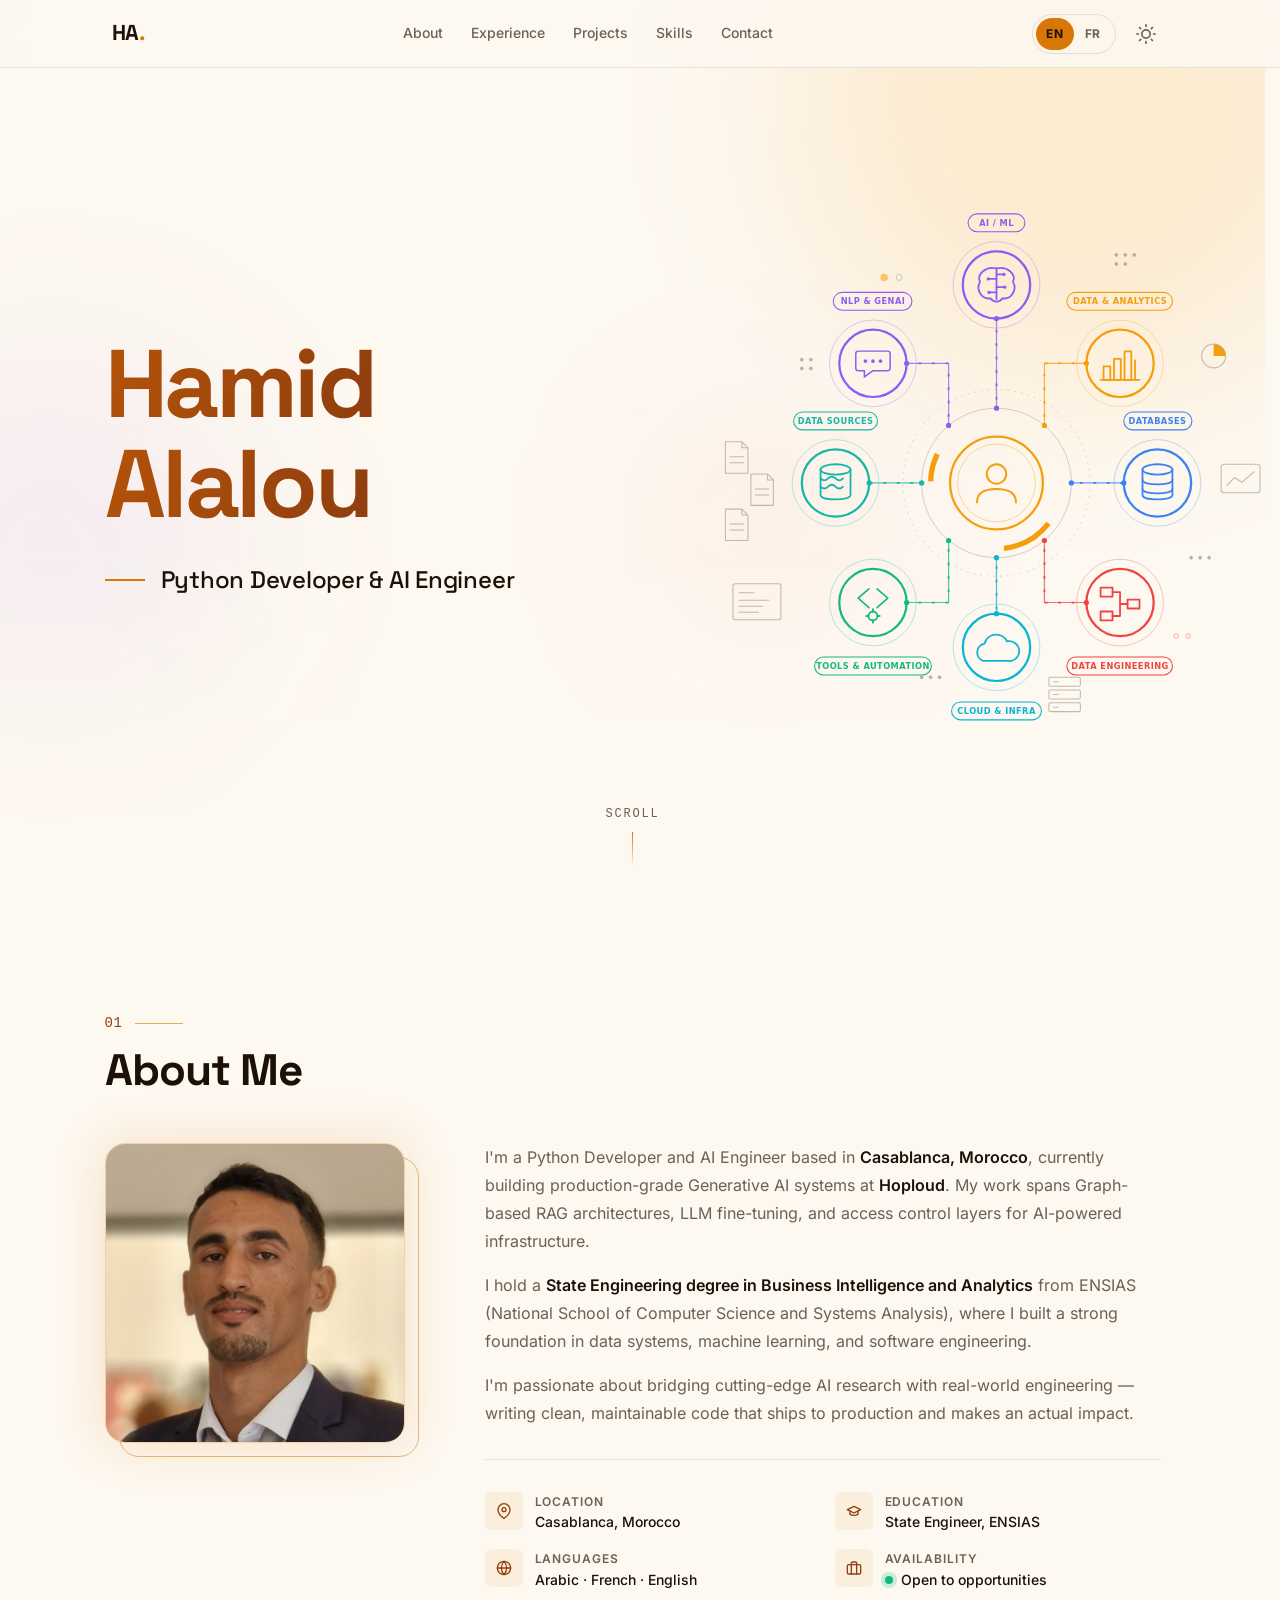
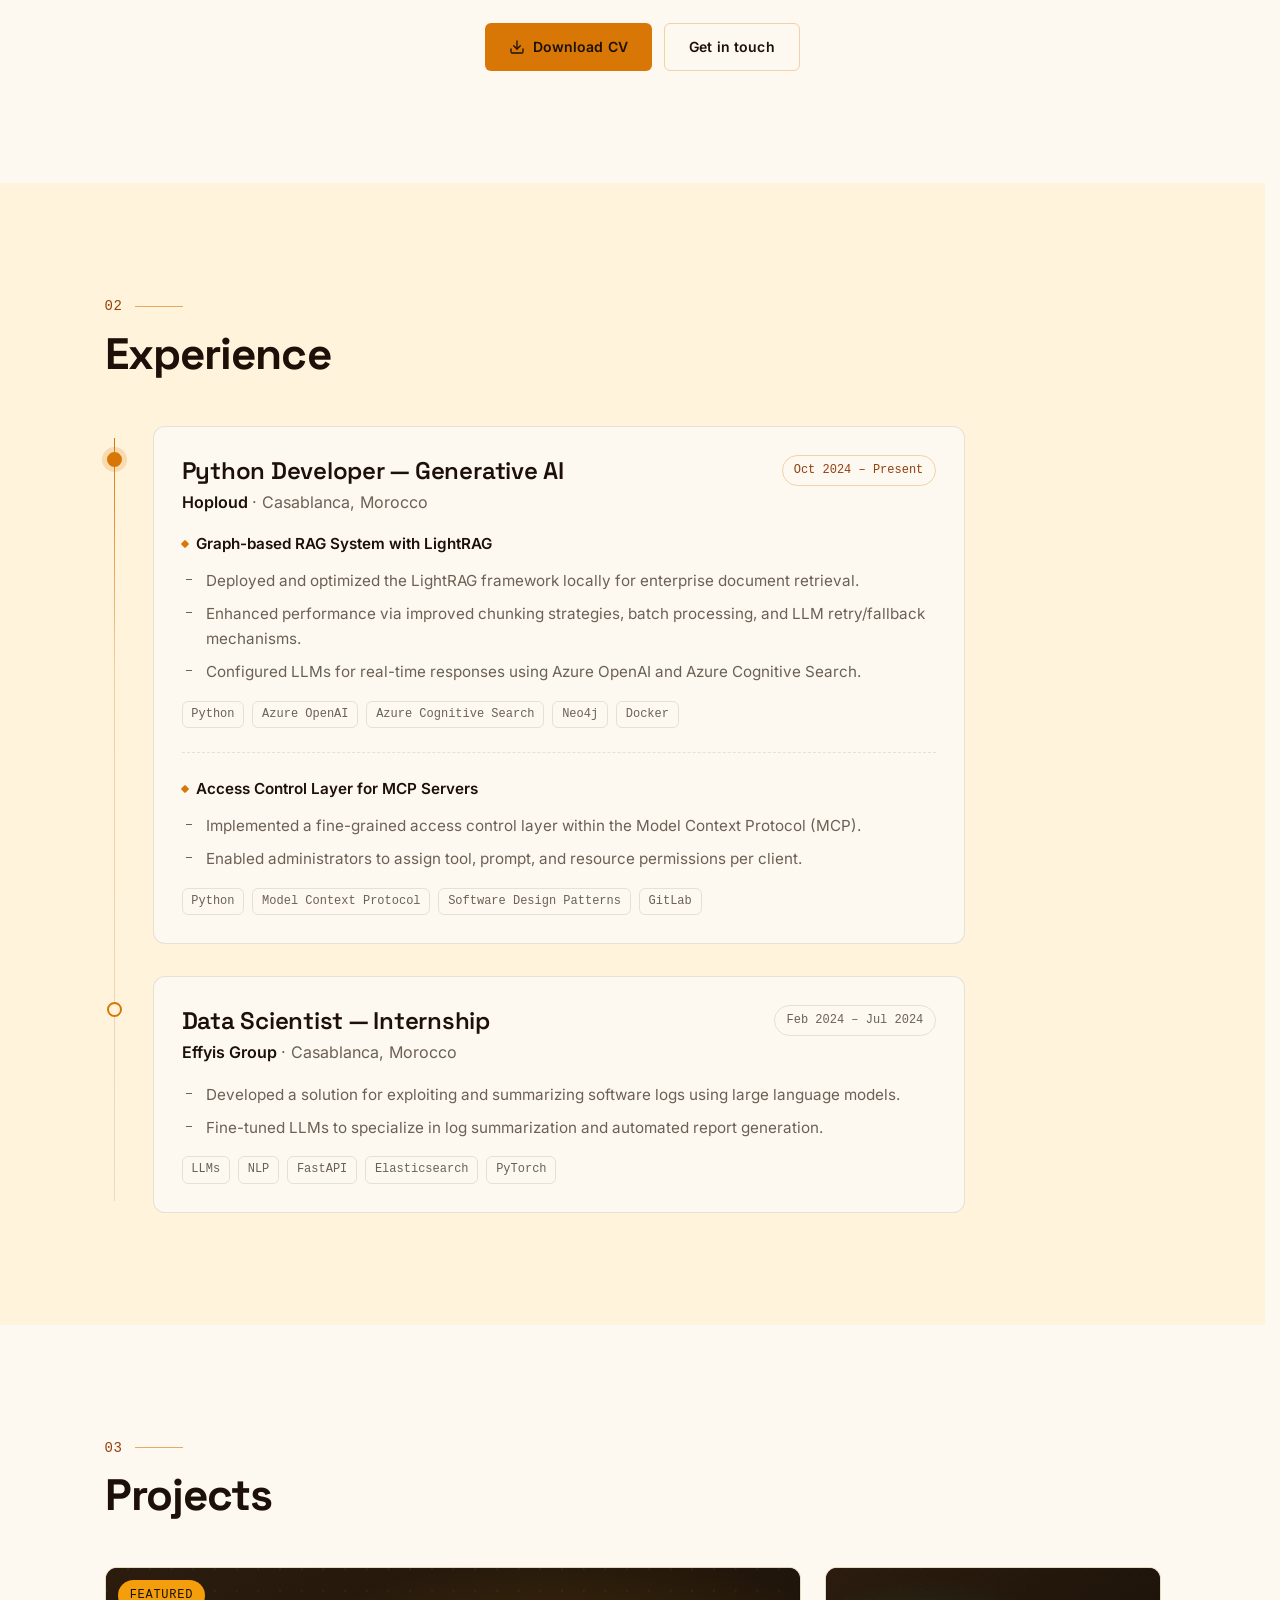
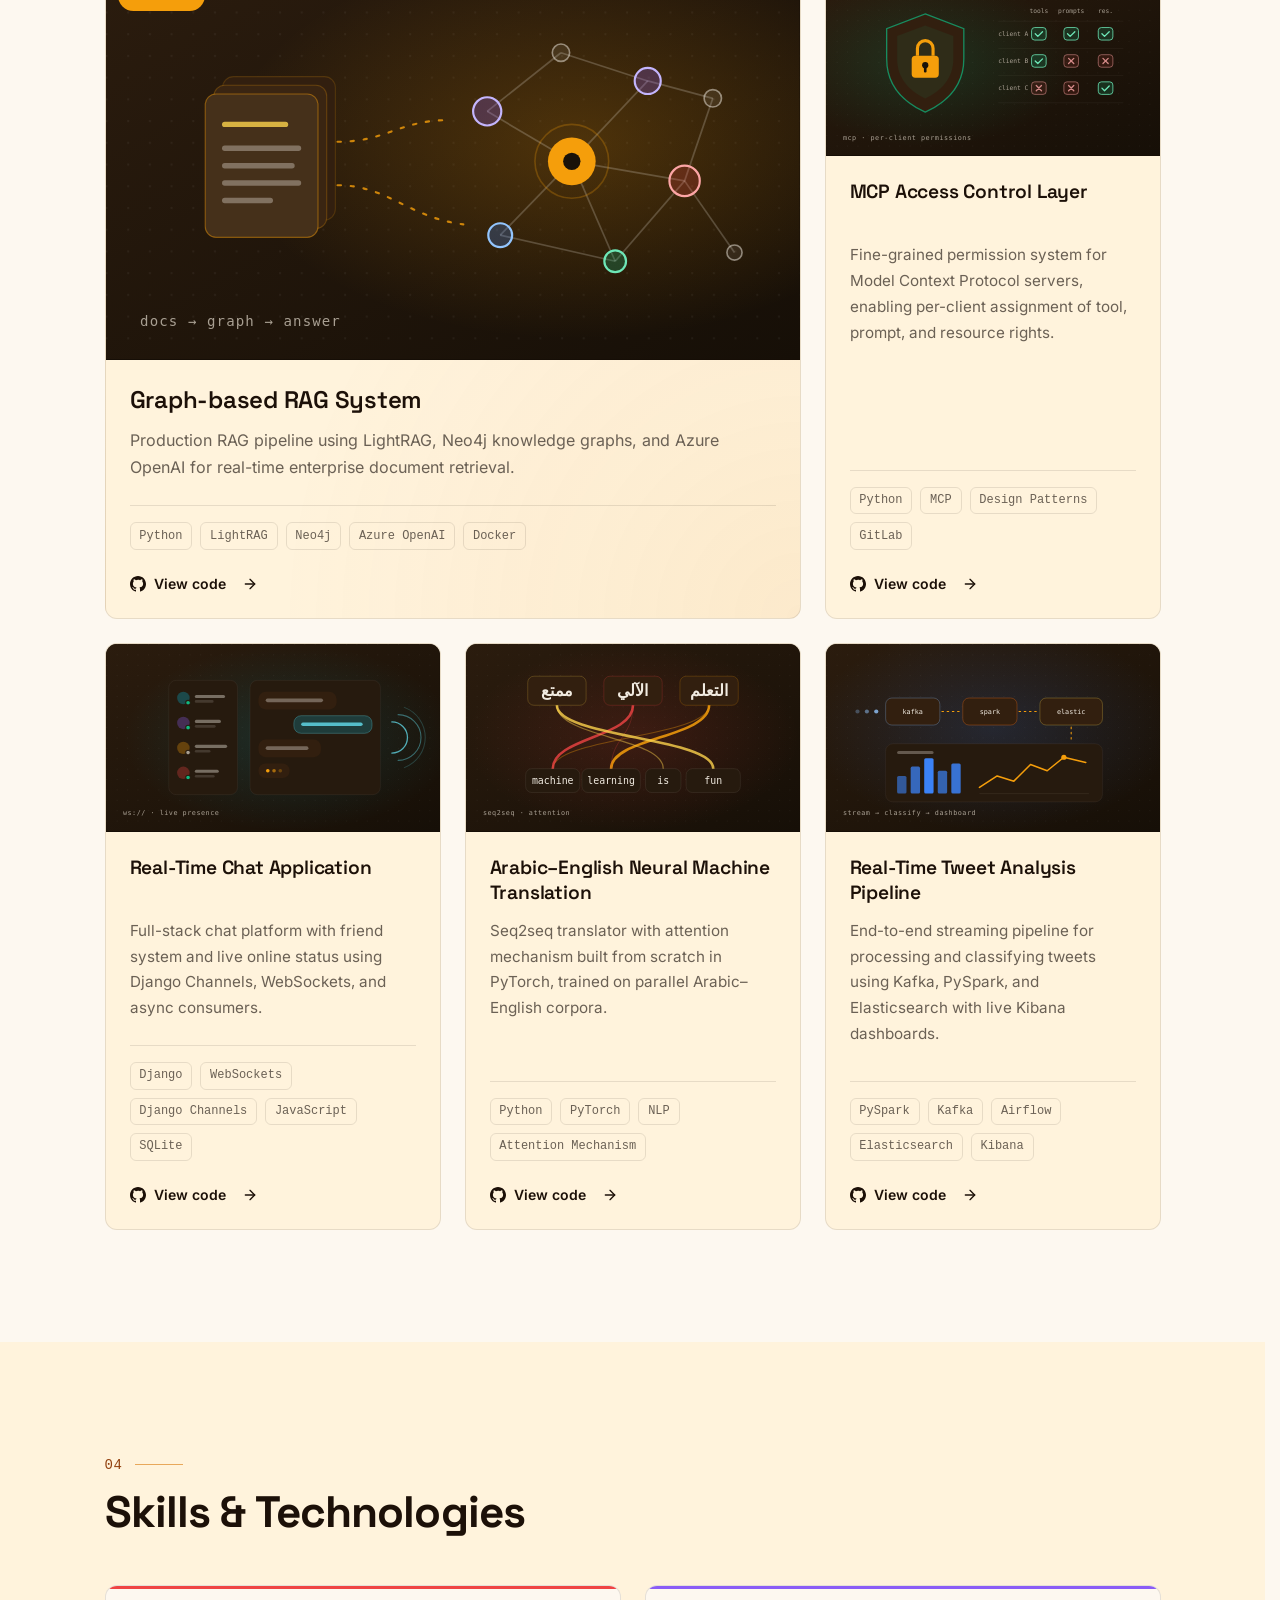
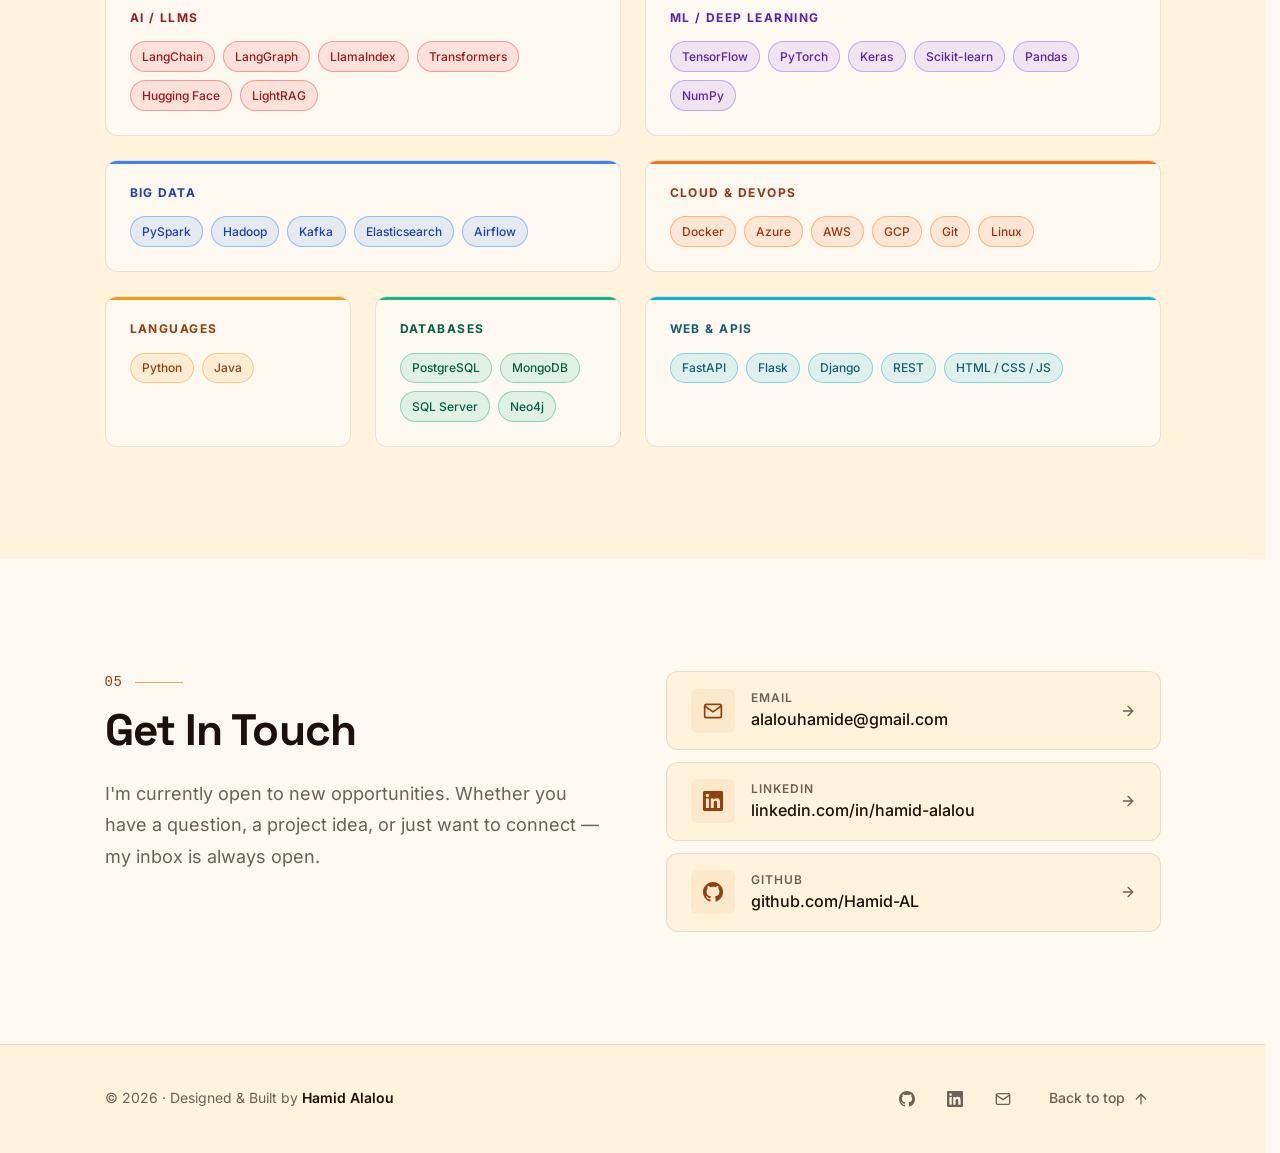
==== commit c6a50a0d: "feature: add frensh support" ====
--- a/index.html
+++ b/index.html
@@ -3,17 +3,73 @@
 <head>
   <meta charset="UTF-8" />
   <meta name="viewport" content="width=device-width, initial-scale=1.0" />
+  <title>Hamid Alalou — AI Engineer</title>
   <meta name="description" content="Hamid Alalou — Python Developer and AI Engineer specializing in LLMs, RAG systems, and real-time data pipelines." />
-  <title>Hamid Alalou — AI Engineer</title>
+  <meta name="theme-color" content="#1a1209" />
+
+  <!-- Apply saved / OS theme before first paint (prevents a flash of the wrong theme) -->
+  <script>
+    (function () {
+      try {
+        var t = localStorage.getItem('theme');
+        if (!t) t = window.matchMedia('(prefers-color-scheme: light)').matches ? 'light' : 'dark';
+        document.documentElement.setAttribute('data-theme', t);
+      } catch (e) {}
+    })();
+  </script>
+
+  <!-- Social preview (add og:url / og:image with absolute URLs once the site is deployed) -->
+  <meta property="og:type" content="website" />
+  <meta property="og:title" content="Hamid Alalou — AI Engineer" />
+  <meta property="og:description" content="Python Developer and AI Engineer specializing in LLMs, RAG systems, and real-time data pipelines." />
+  <meta property="og:locale" content="en_US" />
+  <meta property="og:locale:alternate" content="fr_FR" />
+  <meta name="twitter:card" content="summary" />
+
+  <!-- hreflang: replace with absolute URLs once deployed, e.g. https://hamid-al.github.io/<repo>/ -->
+  <!--
+  <link rel="alternate" hreflang="en" href="https://hamid-al.github.io/REPO/" />
+  <link rel="alternate" hreflang="fr" href="https://hamid-al.github.io/REPO/fr/" />
+  <link rel="alternate" hreflang="x-default" href="https://hamid-al.github.io/REPO/" />
+  -->
+
+  <link rel="icon" href="./assets/favicon.svg" type="image/svg+xml" />
+  <link rel="preload" href="./assets/fonts/space-grotesk-latin-wght.woff2" as="font" type="font/woff2" crossorigin />
   <link rel="stylesheet" href="./css/style.css" />
   <noscript><style>.animate { opacity: 1 !important; transform: none !important; }</style></noscript>
 </head>
 <body>
 
+  <!-- ===== ICON SPRITE ===== -->
+  <svg width="0" height="0" style="position:absolute" aria-hidden="true" focusable="false">
+    <symbol id="i-github" viewBox="0 0 24 24"><path d="M12 0C5.374 0 0 5.373 0 12c0 5.302 3.438 9.8 8.207 11.387.599.111.793-.261.793-.577v-2.234c-3.338.726-4.033-1.416-4.033-1.416-.546-1.387-1.333-1.756-1.333-1.756-1.089-.745.083-.729.083-.729 1.205.084 1.839 1.237 1.839 1.237 1.07 1.834 2.807 1.304 3.492.997.107-.775.418-1.305.762-1.604-2.665-.305-5.467-1.334-5.467-5.931 0-1.311.469-2.381 1.236-3.221-.124-.303-.535-1.524.117-3.176 0 0 1.008-.322 3.301 1.23A11.509 11.509 0 0 1 12 5.803c1.02.005 2.047.138 3.006.404 2.291-1.552 3.297-1.23 3.297-1.23.653 1.653.242 2.874.118 3.176.77.84 1.235 1.911 1.235 3.221 0 4.609-2.807 5.624-5.479 5.921.43.372.823 1.102.823 2.222v3.293c0 .319.192.694.801.576C20.566 21.797 24 17.3 24 12c0-6.627-5.373-12-12-12z"/></symbol>
+    <symbol id="i-linkedin" viewBox="0 0 24 24"><path d="M20.447 20.452h-3.554v-5.569c0-1.328-.027-3.037-1.852-3.037-1.853 0-2.136 1.445-2.136 2.939v5.667H9.351V9h3.414v1.561h.046c.477-.9 1.637-1.85 3.37-1.85 3.601 0 4.267 2.37 4.267 5.455v6.286zM5.337 7.433a2.062 2.062 0 0 1-2.063-2.065 2.064 2.064 0 1 1 2.063 2.065zm1.782 13.019H3.555V9h3.564v11.452zM22.225 0H1.771C.792 0 0 .774 0 1.729v20.542C0 23.227.792 24 1.771 24h20.451C23.2 24 24 23.227 24 22.271V1.729C24 .774 23.2 0 22.222 0h.003z"/></symbol>
+    <symbol id="i-mail" viewBox="0 0 24 24"><path d="M4 4h16c1.1 0 2 .9 2 2v12c0 1.1-.9 2-2 2H4c-1.1 0-2-.9-2-2V6c0-1.1.9-2 2-2z"/><polyline points="22,6 12,13 2,6"/></symbol>
+    <symbol id="i-pin" viewBox="0 0 24 24"><path d="M21 10c0 7-9 13-9 13s-9-6-9-13a9 9 0 0 1 18 0z"/><circle cx="12" cy="10" r="3"/></symbol>
+    <symbol id="i-grad" viewBox="0 0 24 24"><path d="M22 10 12 5 2 10l10 5 10-5z"/><path d="M6 12v5c3 2 9 2 12 0v-5"/></symbol>
+    <symbol id="i-globe" viewBox="0 0 24 24"><circle cx="12" cy="12" r="10"/><path d="M2 12h20"/><path d="M12 2a15.3 15.3 0 0 1 4 10 15.3 15.3 0 0 1-4 10 15.3 15.3 0 0 1-4-10 15.3 15.3 0 0 1 4-10z"/></symbol>
+    <symbol id="i-briefcase" viewBox="0 0 24 24"><rect x="2" y="7" width="20" height="14" rx="2"/><path d="M16 21V5a2 2 0 0 0-2-2h-4a2 2 0 0 0-2 2v16"/></symbol>
+    <symbol id="i-download" viewBox="0 0 24 24"><path d="M21 15v4a2 2 0 0 1-2 2H5a2 2 0 0 1-2-2v-4"/><polyline points="7 10 12 15 17 10"/><line x1="12" y1="15" x2="12" y2="3"/></symbol>
+    <symbol id="i-arrow" viewBox="0 0 24 24"><line x1="5" y1="12" x2="19" y2="12"/><polyline points="12 5 19 12 12 19"/></symbol>
+    <symbol id="i-arrow-up" viewBox="0 0 24 24"><line x1="12" y1="19" x2="12" y2="5"/><polyline points="5 12 12 5 19 12"/></symbol>
+    <symbol id="i-sun" viewBox="0 0 24 24"><circle cx="12" cy="12" r="5"/><path d="M12 1v2M12 21v2M4.22 4.22l1.42 1.42M18.36 18.36l1.42 1.42M1 12h2M21 12h2M4.22 19.78l1.42-1.42M18.36 5.64l1.42-1.42"/></symbol>
+    <symbol id="i-moon" viewBox="0 0 24 24"><path d="M21 12.79A9 9 0 1 1 11.21 3 7 7 0 0 0 21 12.79z"/></symbol>
+    <symbol id="i-graph" viewBox="0 0 24 24"><circle cx="5" cy="6" r="2.5"/><circle cx="19" cy="6" r="2.5"/><circle cx="12" cy="18" r="2.5"/><path d="M7.2 7.3 10.6 16M16.8 7.3 13.4 16M7.5 6h9"/></symbol>
+    <symbol id="i-lock" viewBox="0 0 24 24"><rect x="3" y="11" width="18" height="11" rx="2"/><path d="M7 11V7a5 5 0 0 1 10 0v4"/></symbol>
+    <symbol id="i-chat" viewBox="0 0 24 24"><path d="M21 15a2 2 0 0 1-2 2H7l-4 4V5a2 2 0 0 1 2-2h14a2 2 0 0 1 2 2z"/></symbol>
+    <symbol id="i-translate" viewBox="0 0 24 24"><path d="m5 8 6 6M4 14l6-6 2-3M2 5h12M7 2h1M22 22l-5-10-5 10M14 18h6"/></symbol>
+    <symbol id="i-activity" viewBox="0 0 24 24"><polyline points="22 12 18 12 15 21 9 3 6 12 2 12"/></symbol>
+    <symbol id="i-expand" viewBox="0 0 24 24"><polyline points="15 3 21 3 21 9"/><polyline points="9 21 3 21 3 15"/><line x1="21" y1="3" x2="14" y2="10"/><line x1="3" y1="21" x2="10" y2="14"/></symbol>
+    <symbol id="i-x" viewBox="0 0 24 24"><line x1="18" y1="6" x2="6" y2="18"/><line x1="6" y1="6" x2="18" y2="18"/></symbol>
+    <symbol id="i-book" viewBox="0 0 24 24"><path d="M4 19.5A2.5 2.5 0 0 1 6.5 17H20"/><path d="M6.5 2H20v20H6.5A2.5 2.5 0 0 1 4 19.5v-15A2.5 2.5 0 0 1 6.5 2z"/></symbol>
+  </svg>
+
+  <a href="#main" class="skip-link">Skip to content</a>
+
   <!-- ===== NAV ===== -->
   <header id="site-nav">
-    <nav class="nav-container">
-      <a href="#hero" class="nav-logo">HA<span class="accent">.</span></a>
+    <nav class="nav-container" aria-label="Main">
+      <a href="#hero" class="nav-logo" aria-label="Hamid Alalou — back to top">HA<span class="accent">.</span></a>
       <ul class="nav-links" id="nav-links">
         <li><a href="#about">About</a></li>
         <li><a href="#experience">Experience</a></li>
@@ -22,54 +78,117 @@
         <li><a href="#contact">Contact</a></li>
       </ul>
       <div class="nav-actions">
-        <button id="theme-toggle" aria-label="Toggle theme">
-          <svg class="icon-sun" xmlns="http://www.w3.org/2000/svg" width="20" height="20" viewBox="0 0 24 24" fill="none" stroke="currentColor" stroke-width="2" stroke-linecap="round" stroke-linejoin="round"><circle cx="12" cy="12" r="5"/><line x1="12" y1="1" x2="12" y2="3"/><line x1="12" y1="21" x2="12" y2="23"/><line x1="4.22" y1="4.22" x2="5.64" y2="5.64"/><line x1="18.36" y1="18.36" x2="19.78" y2="19.78"/><line x1="1" y1="12" x2="3" y2="12"/><line x1="21" y1="12" x2="23" y2="12"/><line x1="4.22" y1="19.78" x2="5.64" y2="18.36"/><line x1="18.36" y1="5.64" x2="19.78" y2="4.22"/></svg>
-          <svg class="icon-moon" xmlns="http://www.w3.org/2000/svg" width="20" height="20" viewBox="0 0 24 24" fill="none" stroke="currentColor" stroke-width="2" stroke-linecap="round" stroke-linejoin="round"><path d="M21 12.79A9 9 0 1 1 11.21 3 7 7 0 0 0 21 12.79z"/></svg>
+        <div class="lang-switch" role="group" aria-label="Language">
+          <a href="./index.html" hreflang="en" lang="en" aria-current="page" aria-label="English">EN</a>
+          <a href="./fr/index.html" hreflang="fr" lang="fr" aria-label="Français">FR</a>
+        </div>
+        <button id="theme-toggle" type="button" aria-label="Toggle color theme"
+                data-label-light="Switch to light theme" data-label-dark="Switch to dark theme">
+          <svg class="icon icon-sun" aria-hidden="true"><use href="#i-sun"/></svg>
+          <svg class="icon icon-moon" aria-hidden="true"><use href="#i-moon"/></svg>
         </button>
-        <button class="nav-hamburger" id="nav-hamburger" aria-label="Toggle menu" aria-expanded="false">
-          <span></span><span></span><span></span>
+        <button class="nav-hamburger" id="nav-hamburger" type="button" aria-label="Menu" aria-expanded="false" aria-controls="nav-links">
+          <span class="nav-hamburger-box" aria-hidden="true"><span></span><span></span><span></span></span>
         </button>
       </div>
     </nav>
   </header>
 
-  <main>
+  <main id="main" tabindex="-1">
 
     <!-- ===== HERO ===== -->
-    <section id="hero">
+    <section id="hero" aria-label="Introduction">
       <div class="hero-bg-decoration" aria-hidden="true">
         <div class="deco-circle c1"></div>
         <div class="deco-circle c2"></div>
         <div class="deco-circle c3"></div>
       </div>
-      <div class="hero-content animate">
-        <p class="hero-greeting">Hi, I'm</p>
-        <h1 class="hero-name">Hamid Alalou</h1>
-        <p class="hero-title">Python Developer &amp; AI Engineer</p>
-        <p class="hero-tagline">Building intelligent systems at the intersection of LLMs, data engineering, and production AI.</p>
-        <div class="hero-ctas">
-          <a href="#projects" class="btn btn-primary">View My Projects</a>
-          <a href="./assets/cv.pdf" download class="btn btn-secondary">Download CV</a>
-        </div>
-      </div>
+
+      <div class="hero-embers" aria-hidden="true">
+        <span class="ember"              style="--x:6%;  --s:3px; --d:13s; --delay:-2s;  --drift:20px;  --o:.6"></span>
+        <span class="ember ember--hot"   style="--x:15%; --s:2px; --d:10s; --delay:-7s;  --drift:-25px; --o:.5"></span>
+        <span class="ember ember--light" style="--x:24%; --s:3px; --d:15s; --delay:-11s; --drift:30px;  --o:.45"></span>
+        <span class="ember"              style="--x:33%; --s:2px; --d:11s; --delay:-4s;  --drift:-15px; --o:.55"></span>
+        <span class="ember ember--violet" style="--x:42%; --s:3px; --d:14s; --delay:-9s;  --drift:25px;  --o:.4"></span>
+        <span class="ember ember--hot"   style="--x:51%; --s:2px; --d:12s; --delay:-1s;  --drift:-30px; --o:.5"></span>
+        <span class="ember"              style="--x:60%; --s:4px; --d:16s; --delay:-13s; --drift:15px;  --o:.35"></span>
+        <span class="ember ember--light" style="--x:69%; --s:2px; --d:9s;  --delay:-5s;  --drift:-20px; --o:.55"></span>
+        <span class="ember ember--red"   style="--x:78%; --s:3px; --d:13s; --delay:-8s;  --drift:35px;  --o:.35"></span>
+        <span class="ember"              style="--x:87%; --s:2px; --d:11s; --delay:-3s;  --drift:-10px; --o:.6"></span>
+        <span class="ember ember--hot"   style="--x:94%; --s:3px; --d:14s; --delay:-12s; --drift:-35px; --o:.45"></span>
+        <span class="ember"              style="--x:3%;  --s:2px; --d:12s; --delay:-6s;  --drift:25px;  --o:.5"></span>
+        <span class="ember ember--light" style="--x:10%; --s:2px; --d:15s; --delay:-10s; --drift:-20px; --o:.4"></span>
+        <span class="ember"              style="--x:20%; --s:3px; --d:10s; --delay:-2.5s; --drift:15px; --o:.55"></span>
+        <span class="ember ember--hot"   style="--x:29%; --s:2px; --d:13s; --delay:-9.5s; --drift:-30px; --o:.45"></span>
+        <span class="ember"              style="--x:38%; --s:2px; --d:16s; --delay:-14s; --drift:20px;  --o:.5"></span>
+        <span class="ember ember--light" style="--x:47%; --s:3px; --d:11s; --delay:-6.5s; --drift:-15px; --o:.4"></span>
+        <span class="ember"              style="--x:56%; --s:2px; --d:12s; --delay:-3.5s; --drift:30px; --o:.55"></span>
+        <span class="ember ember--violet" style="--x:65%; --s:2px; --d:15s; --delay:-12.5s; --drift:-25px; --o:.35"></span>
+        <span class="ember ember--hot"   style="--x:74%; --s:3px; --d:10s; --delay:-7.5s; --drift:10px; --o:.5"></span>
+        <span class="ember"              style="--x:83%; --s:2px; --d:14s; --delay:-1.5s; --drift:-20px; --o:.45"></span>
+        <span class="ember ember--light" style="--x:90%; --s:3px; --d:12s; --delay:-10.5s; --drift:25px; --o:.4"></span>
+        <span class="ember"              style="--x:45%; --s:2px; --d:9s;  --delay:-4.5s; --drift:-10px; --o:.6"></span>
+        <span class="ember ember--hot"   style="--x:72%; --s:2px; --d:13s; --delay:-11.5s; --drift:15px; --o:.5"></span>
+      </div>
+
+      <div class="hero-inner">
+        <div class="hero-content">
+          <h1 class="hero-name"><span class="hero-name-line">Hamid</span> <span class="hero-name-line">Alalou</span></h1>
+          <p class="hero-title">Python Developer &amp; AI Engineer</p>
+        </div>
+
+        <div class="hero-visual" aria-hidden="true">
+          <img class="hero-graph" src="./assets/hero-data.svg" alt="" width="480" height="480">
+        </div>
+      </div>
+
+      <a href="#about" class="scroll-cue">
+        <span>Scroll</span>
+        <span class="scroll-cue-line" aria-hidden="true"></span>
+      </a>
     </section>
 
     <!-- ===== ABOUT ===== -->
-    <section id="about" class="section">
+    <section id="about" class="section" aria-labelledby="about-title">
       <div class="container">
-        <h2 class="section-title animate">About Me</h2>
+        <div class="section-head animate">
+          <p class="section-eyebrow" aria-hidden="true">01</p>
+          <h2 id="about-title">About Me</h2>
+        </div>
         <div class="about-grid">
           <div class="about-photo animate">
-            <img src="./assets/photo.jpeg" alt="Hamid Alalou" width="280" height="280" />
+            <img src="./assets/photo.jpeg" alt="Portrait of Hamid Alalou" width="300" height="300" loading="lazy" decoding="async" />
           </div>
           <div class="about-text animate">
             <p>I'm a Python Developer and AI Engineer based in <strong>Casablanca, Morocco</strong>, currently building production-grade Generative AI systems at <strong>Hoploud</strong>. My work spans Graph-based RAG architectures, LLM fine-tuning, and access control layers for AI-powered infrastructure.</p>
             <p>I hold a <strong>State Engineering degree in Business Intelligence and Analytics</strong> from ENSIAS (National School of Computer Science and Systems Analysis), where I built a strong foundation in data systems, machine learning, and software engineering.</p>
             <p>I'm passionate about bridging cutting-edge AI research with real-world engineering — writing clean, maintainable code that ships to production and makes an actual impact.</p>
-            <div class="about-meta">
-              <span>📍 Casablanca, Morocco</span>
-              <span>🎓 State Engineer, ENSIAS</span>
-              <span>🌐 Arabic · French · English</span>
+
+            <ul class="about-facts">
+              <li class="about-fact">
+                <span class="fact-icon"><svg class="icon icon--sm" aria-hidden="true"><use href="#i-pin"/></svg></span>
+                <span><span class="fact-label">Location</span><span class="fact-value">Casablanca, Morocco</span></span>
+              </li>
+              <li class="about-fact">
+                <span class="fact-icon"><svg class="icon icon--sm" aria-hidden="true"><use href="#i-grad"/></svg></span>
+                <span><span class="fact-label">Education</span><span class="fact-value">State Engineer, ENSIAS</span></span>
+              </li>
+              <li class="about-fact">
+                <span class="fact-icon"><svg class="icon icon--sm" aria-hidden="true"><use href="#i-globe"/></svg></span>
+                <span><span class="fact-label">Languages</span><span class="fact-value">Arabic · French · English</span></span>
+              </li>
+              <li class="about-fact">
+                <span class="fact-icon"><svg class="icon icon--sm" aria-hidden="true"><use href="#i-briefcase"/></svg></span>
+                <span><span class="fact-label">Availability</span><span class="fact-value"><span class="status-dot" aria-hidden="true"></span>Open to opportunities</span></span>
+              </li>
+            </ul>
+
+            <div class="about-actions">
+              <a href="./assets/cv-en.pdf" download class="btn btn-primary">
+                <svg class="icon icon--sm" aria-hidden="true"><use href="#i-download"/></svg>
+                Download CV
+              </a>
+              <a href="#contact" class="btn btn-secondary">Get in touch</a>
             </div>
           </div>
         </div>
@@ -77,274 +196,368 @@
     </section>
 
     <!-- ===== EXPERIENCE ===== -->
-    <section id="experience" class="section section-alt">
+    <section id="experience" class="section section-alt" aria-labelledby="experience-title">
       <div class="container">
-        <h2 class="section-title animate">Experience</h2>
-        <div class="timeline">
-
-          <div class="timeline-item animate">
-            <div class="timeline-marker"></div>
-            <div class="timeline-body">
+        <div class="section-head animate">
+          <p class="section-eyebrow" aria-hidden="true">02</p>
+          <h2 id="experience-title">Experience</h2>
+        </div>
+        <ol class="timeline">
+
+          <li class="timeline-item timeline-item--current animate">
+            <span class="timeline-marker" aria-hidden="true"></span>
+            <article class="timeline-body">
               <div class="timeline-header">
-                <h3>Python Developer — Generative AI</h3>
-                <span class="timeline-date">Oct 2024 – Present</span>
-              </div>
-              <p class="timeline-company">Hoploud &nbsp;·&nbsp; Casablanca, Morocco</p>
+                <div>
+                  <h3>Python Developer — Generative AI</h3>
+                  <p class="timeline-company">Hoploud <span class="timeline-location">· Casablanca, Morocco</span></p>
+                </div>
+                <span class="timeline-date"><time datetime="2024-10">Oct 2024</time> – Present</span>
+              </div>
 
               <div class="timeline-project">
                 <p class="project-label">Graph-based RAG System with LightRAG</p>
-                <ul>
+                <ul class="timeline-list">
                   <li>Deployed and optimized the LightRAG framework locally for enterprise document retrieval.</li>
                   <li>Enhanced performance via improved chunking strategies, batch processing, and LLM retry/fallback mechanisms.</li>
                   <li>Configured LLMs for real-time responses using Azure OpenAI and Azure Cognitive Search.</li>
                 </ul>
-                <div class="tag-list">
-                  <span class="tag">Python</span>
-                  <span class="tag">Azure OpenAI</span>
-                  <span class="tag">Azure Cognitive Search</span>
-                  <span class="tag">Neo4j</span>
-                  <span class="tag">Docker</span>
-                </div>
+                <ul class="chip-list" aria-label="Technologies">
+                  <li class="chip">Python</li>
+                  <li class="chip">Azure OpenAI</li>
+                  <li class="chip">Azure Cognitive Search</li>
+                  <li class="chip">Neo4j</li>
+                  <li class="chip">Docker</li>
+                </ul>
               </div>
 
               <div class="timeline-project">
                 <p class="project-label">Access Control Layer for MCP Servers</p>
-                <ul>
+                <ul class="timeline-list">
                   <li>Implemented a fine-grained access control layer within the Model Context Protocol (MCP).</li>
                   <li>Enabled administrators to assign tool, prompt, and resource permissions per client.</li>
                 </ul>
-                <div class="tag-list">
-                  <span class="tag">Python</span>
-                  <span class="tag">Model Context Protocol</span>
-                  <span class="tag">Software Design Patterns</span>
-                  <span class="tag">GitLab</span>
+                <ul class="chip-list" aria-label="Technologies">
+                  <li class="chip">Python</li>
+                  <li class="chip">Model Context Protocol</li>
+                  <li class="chip">Software Design Patterns</li>
+                  <li class="chip">GitLab</li>
+                </ul>
+              </div>
+            </article>
+          </li>
+
+          <li class="timeline-item animate">
+            <span class="timeline-marker" aria-hidden="true"></span>
+            <article class="timeline-body">
+              <div class="timeline-header">
+                <div>
+                  <h3>Data Scientist — Internship</h3>
+                  <p class="timeline-company">Effyis Group <span class="timeline-location">· Casablanca, Morocco</span></p>
                 </div>
-              </div>
-            </div>
-          </div>
-
-          <div class="timeline-item animate">
-            <div class="timeline-marker"></div>
-            <div class="timeline-body">
-              <div class="timeline-header">
-                <h3>Data Scientist — Internship</h3>
-                <span class="timeline-date">Feb 2024 – July 2024</span>
-              </div>
-              <p class="timeline-company">Effyis Group &nbsp;·&nbsp; Casablanca, Morocco</p>
-              <ul>
+                <span class="timeline-date"><time datetime="2024-02">Feb 2024</time> – <time datetime="2024-07">Jul 2024</time></span>
+              </div>
+              <ul class="timeline-list">
                 <li>Developed a solution for exploiting and summarizing software logs using large language models.</li>
                 <li>Fine-tuned LLMs to specialize in log summarization and automated report generation.</li>
               </ul>
-              <div class="tag-list">
-                <span class="tag">LLMs</span>
-                <span class="tag">NLP</span>
-                <span class="tag">FastAPI</span>
-                <span class="tag">Elasticsearch</span>
-                <span class="tag">PyTorch</span>
-              </div>
-            </div>
-          </div>
-
-        </div>
+              <ul class="chip-list" aria-label="Technologies">
+                <li class="chip">LLMs</li>
+                <li class="chip">NLP</li>
+                <li class="chip">FastAPI</li>
+                <li class="chip">Elasticsearch</li>
+                <li class="chip">PyTorch</li>
+              </ul>
+            </article>
+          </li>
+
+        </ol>
       </div>
     </section>
 
     <!-- ===== PROJECTS ===== -->
-    <section id="projects" class="section">
+    <section id="projects" class="section" aria-labelledby="projects-title">
       <div class="container">
-        <h2 class="section-title animate">Projects</h2>
-        <div class="projects-grid">
+        <div class="section-head animate">
+          <p class="section-eyebrow" aria-hidden="true">03</p>
+          <h2 id="projects-title">Projects</h2>
+        </div>
+        <div class="projects-grid" data-stagger>
+
+          <article class="project-card project-card--featured animate">
+            <div class="project-media">
+              <img src="./assets/projects/graph-rag.svg" alt="" width="640" height="360" loading="lazy" decoding="async">
+              <span class="project-badge">Featured</span>
+              <span class="project-media-hint" aria-hidden="true"><svg class="icon icon--sm"><use href="#i-expand"/></svg>README</span>
+            </div>
+            <div class="project-body">
+              <h3><button type="button" class="project-open" aria-haspopup="dialog">Graph-based RAG System<span class="sr-only"> — details and README</span></button></h3>
+              <p>Production RAG pipeline using LightRAG, Neo4j knowledge graphs, and Azure OpenAI for real-time enterprise document retrieval.</p>
+              <div class="project-card-footer">
+                <ul class="chip-list" aria-label="Technologies">
+                  <li class="chip">Python</li><li class="chip">LightRAG</li><li class="chip">Neo4j</li><li class="chip">Azure OpenAI</li><li class="chip">Docker</li>
+                </ul>
+                <a href="https://github.com/Hamid-AL/lightrag-rag-system" target="_blank" rel="noopener" class="project-link">
+                  <svg class="icon icon--fill icon--sm" aria-hidden="true"><use href="#i-github"/></svg>
+                  View code<span class="sr-only">: Graph-based RAG System (opens GitHub in a new tab)</span>
+                  <svg class="icon icon--sm icon-arrow" aria-hidden="true"><use href="#i-arrow"/></svg>
+                </a>
+              </div>
+            </div>
+          </article>
 
           <article class="project-card animate">
-            <div class="project-card-header">
-              <svg class="project-icon" xmlns="http://www.w3.org/2000/svg" width="24" height="24" viewBox="0 0 24 24" fill="none" stroke="currentColor" stroke-width="2" stroke-linecap="round" stroke-linejoin="round"><circle cx="12" cy="12" r="3"/><path d="M12 1v4M12 19v4M4.22 4.22l2.83 2.83M16.95 16.95l2.83 2.83M1 12h4M19 12h4M4.22 19.78l2.83-2.83M16.95 7.05l2.83-2.83"/></svg>
-              <a href="https://github.com/Hamid-AL/lightrag-rag-system" target="_blank" rel="noopener" aria-label="View on GitHub" class="project-github">
-                <svg xmlns="http://www.w3.org/2000/svg" width="20" height="20" viewBox="0 0 24 24" fill="currentColor"><path d="M12 0C5.374 0 0 5.373 0 12c0 5.302 3.438 9.8 8.207 11.387.599.111.793-.261.793-.577v-2.234c-3.338.726-4.033-1.416-4.033-1.416-.546-1.387-1.333-1.756-1.333-1.756-1.089-.745.083-.729.083-.729 1.205.084 1.839 1.237 1.839 1.237 1.07 1.834 2.807 1.304 3.492.997.107-.775.418-1.305.762-1.604-2.665-.305-5.467-1.334-5.467-5.931 0-1.311.469-2.381 1.236-3.221-.124-.303-.535-1.524.117-3.176 0 0 1.008-.322 3.301 1.23A11.509 11.509 0 0 1 12 5.803c1.02.005 2.047.138 3.006.404 2.291-1.552 3.297-1.23 3.297-1.23.653 1.653.242 2.874.118 3.176.77.84 1.235 1.911 1.235 3.221 0 4.609-2.807 5.624-5.479 5.921.43.372.823 1.102.823 2.222v3.293c0 .319.192.694.801.576C20.566 21.797 24 17.3 24 12c0-6.627-5.373-12-12-12z"/></svg>
+            <div class="project-media">
+              <img src="./assets/projects/mcp-access.svg" alt="" width="640" height="360" loading="lazy" decoding="async">
+              <span class="project-media-hint" aria-hidden="true"><svg class="icon icon--sm"><use href="#i-expand"/></svg>README</span>
+            </div>
+            <div class="project-body">
+              <h3><button type="button" class="project-open" aria-haspopup="dialog">MCP Access Control Layer<span class="sr-only"> — details and README</span></button></h3>
+              <p>Fine-grained permission system for Model Context Protocol servers, enabling per-client assignment of tool, prompt, and resource rights.</p>
+              <div class="project-card-footer">
+                <ul class="chip-list" aria-label="Technologies">
+                  <li class="chip">Python</li><li class="chip">MCP</li><li class="chip">Design Patterns</li><li class="chip">GitLab</li>
+                </ul>
+                <a href="https://github.com/Hamid-AL/mcp-access-control" target="_blank" rel="noopener" class="project-link">
+                  <svg class="icon icon--fill icon--sm" aria-hidden="true"><use href="#i-github"/></svg>
+                  View code<span class="sr-only">: MCP Access Control Layer (opens GitHub in a new tab)</span>
+                  <svg class="icon icon--sm icon-arrow" aria-hidden="true"><use href="#i-arrow"/></svg>
+                </a>
+              </div>
+            </div>
+          </article>
+
+          <article class="project-card animate">
+            <div class="project-media">
+              <img src="./assets/projects/realtime-chat.svg" alt="" width="640" height="360" loading="lazy" decoding="async">
+              <span class="project-media-hint" aria-hidden="true"><svg class="icon icon--sm"><use href="#i-expand"/></svg>README</span>
+            </div>
+            <div class="project-body">
+              <h3><button type="button" class="project-open" aria-haspopup="dialog">Real-Time Chat Application<span class="sr-only"> — details and README</span></button></h3>
+              <p>Full-stack chat platform with friend system and live online status using Django Channels, WebSockets, and async consumers.</p>
+              <div class="project-card-footer">
+                <ul class="chip-list" aria-label="Technologies">
+                  <li class="chip">Django</li><li class="chip">WebSockets</li><li class="chip">Django Channels</li><li class="chip">JavaScript</li><li class="chip">SQLite</li>
+                </ul>
+                <a href="https://github.com/Hamid-AL/realtime-chat-app" target="_blank" rel="noopener" class="project-link">
+                  <svg class="icon icon--fill icon--sm" aria-hidden="true"><use href="#i-github"/></svg>
+                  View code<span class="sr-only">: Real-Time Chat Application (opens GitHub in a new tab)</span>
+                  <svg class="icon icon--sm icon-arrow" aria-hidden="true"><use href="#i-arrow"/></svg>
+                </a>
+              </div>
+            </div>
+          </article>
+
+          <article class="project-card animate">
+            <div class="project-media">
+              <img src="./assets/projects/arabic-nmt.svg" alt="" width="640" height="360" loading="lazy" decoding="async">
+              <span class="project-media-hint" aria-hidden="true"><svg class="icon icon--sm"><use href="#i-expand"/></svg>README</span>
+            </div>
+            <div class="project-body">
+              <h3><button type="button" class="project-open" aria-haspopup="dialog">Arabic–English Neural Machine Translation<span class="sr-only"> — details and README</span></button></h3>
+              <p>Seq2seq translator with attention mechanism built from scratch in PyTorch, trained on parallel Arabic–English corpora.</p>
+              <div class="project-card-footer">
+                <ul class="chip-list" aria-label="Technologies">
+                  <li class="chip">Python</li><li class="chip">PyTorch</li><li class="chip">NLP</li><li class="chip">Attention Mechanism</li>
+                </ul>
+                <a href="https://github.com/Hamid-AL/arabic-nmt" target="_blank" rel="noopener" class="project-link">
+                  <svg class="icon icon--fill icon--sm" aria-hidden="true"><use href="#i-github"/></svg>
+                  View code<span class="sr-only">: Arabic–English Neural Machine Translation (opens GitHub in a new tab)</span>
+                  <svg class="icon icon--sm icon-arrow" aria-hidden="true"><use href="#i-arrow"/></svg>
+                </a>
+              </div>
+            </div>
+          </article>
+
+          <article class="project-card animate">
+            <div class="project-media">
+              <img src="./assets/projects/tweet-pipeline.svg" alt="" width="640" height="360" loading="lazy" decoding="async">
+              <span class="project-media-hint" aria-hidden="true"><svg class="icon icon--sm"><use href="#i-expand"/></svg>README</span>
+            </div>
+            <div class="project-body">
+              <h3><button type="button" class="project-open" aria-haspopup="dialog">Real-Time Tweet Analysis Pipeline<span class="sr-only"> — details and README</span></button></h3>
+              <p>End-to-end streaming pipeline for processing and classifying tweets using Kafka, PySpark, and Elasticsearch with live Kibana dashboards.</p>
+              <div class="project-card-footer">
+                <ul class="chip-list" aria-label="Technologies">
+                  <li class="chip">PySpark</li><li class="chip">Kafka</li><li class="chip">Airflow</li><li class="chip">Elasticsearch</li><li class="chip">Kibana</li>
+                </ul>
+                <a href="https://github.com/Hamid-AL/tweet-conflict-analysis" target="_blank" rel="noopener" class="project-link">
+                  <svg class="icon icon--fill icon--sm" aria-hidden="true"><use href="#i-github"/></svg>
+                  View code<span class="sr-only">: Real-Time Tweet Analysis Pipeline (opens GitHub in a new tab)</span>
+                  <svg class="icon icon--sm icon-arrow" aria-hidden="true"><use href="#i-arrow"/></svg>
+                </a>
+              </div>
+            </div>
+          </article>
+
+        </div>
+      </div>
+    </section>
+
+    <!-- ===== SKILLS ===== -->
+    <section id="skills" class="section section-alt" aria-labelledby="skills-title">
+      <div class="container">
+        <div class="section-head animate">
+          <p class="section-eyebrow" aria-hidden="true">04</p>
+          <h2 id="skills-title">Skills &amp; Technologies</h2>
+        </div>
+        <div class="skills-grid" data-stagger>
+
+          <div class="skill-group skill-group--wide cat-red animate">
+            <h3 class="skill-group-title">AI / LLMs</h3>
+            <ul class="tag-list">
+              <li class="tag">LangChain</li>
+              <li class="tag">LangGraph</li>
+              <li class="tag">LlamaIndex</li>
+              <li class="tag">Transformers</li>
+              <li class="tag">Hugging Face</li>
+              <li class="tag">LightRAG</li>
+            </ul>
+          </div>
+
+          <div class="skill-group skill-group--wide cat-purple animate">
+            <h3 class="skill-group-title">ML / Deep Learning</h3>
+            <ul class="tag-list">
+              <li class="tag">TensorFlow</li>
+              <li class="tag">PyTorch</li>
+              <li class="tag">Keras</li>
+              <li class="tag">Scikit-learn</li>
+              <li class="tag">Pandas</li>
+              <li class="tag">NumPy</li>
+            </ul>
+          </div>
+
+          <div class="skill-group skill-group--wide cat-blue animate">
+            <h3 class="skill-group-title">Big Data</h3>
+            <ul class="tag-list">
+              <li class="tag">PySpark</li>
+              <li class="tag">Hadoop</li>
+              <li class="tag">Kafka</li>
+              <li class="tag">Elasticsearch</li>
+              <li class="tag">Airflow</li>
+            </ul>
+          </div>
+
+          <div class="skill-group skill-group--wide cat-orange animate">
+            <h3 class="skill-group-title">Cloud &amp; DevOps</h3>
+            <ul class="tag-list">
+              <li class="tag">Docker</li>
+              <li class="tag">Azure</li>
+              <li class="tag">AWS</li>
+              <li class="tag">GCP</li>
+              <li class="tag">Git</li>
+              <li class="tag">Linux</li>
+            </ul>
+          </div>
+
+          <div class="skill-group cat-amber animate">
+            <h3 class="skill-group-title">Languages</h3>
+            <ul class="tag-list">
+              <li class="tag">Python</li>
+              <li class="tag">Java</li>
+            </ul>
+          </div>
+
+          <div class="skill-group cat-green animate">
+            <h3 class="skill-group-title">Databases</h3>
+            <ul class="tag-list">
+              <li class="tag">PostgreSQL</li>
+              <li class="tag">MongoDB</li>
+              <li class="tag">SQL Server</li>
+              <li class="tag">Neo4j</li>
+            </ul>
+          </div>
+
+          <div class="skill-group skill-group--wide skill-group--full cat-cyan animate">
+            <h3 class="skill-group-title">Web &amp; APIs</h3>
+            <ul class="tag-list">
+              <li class="tag">FastAPI</li>
+              <li class="tag">Flask</li>
+              <li class="tag">Django</li>
+              <li class="tag">REST</li>
+              <li class="tag">HTML / CSS / JS</li>
+            </ul>
+          </div>
+
+        </div>
+      </div>
+    </section>
+
+    <!-- ===== CONTACT ===== -->
+    <section id="contact" class="section" aria-labelledby="contact-title">
+      <div class="container">
+        <div class="contact-grid">
+          <div class="animate">
+            <div class="section-head">
+              <p class="section-eyebrow" aria-hidden="true">05</p>
+              <h2 id="contact-title">Get In Touch</h2>
+            </div>
+            <p class="contact-intro">I'm currently open to new opportunities. Whether you have a question, a project idea, or just want to connect — my inbox is always open.</p>
+          </div>
+
+          <ul class="contact-list animate">
+            <li>
+              <a href="mailto:alalouhamide@gmail.com" class="contact-row">
+                <span class="fact-icon"><svg class="icon" aria-hidden="true"><use href="#i-mail"/></svg></span>
+                <span class="contact-row-text"><span class="fact-label">Email</span><span class="contact-row-value">alalouhamide@gmail.com</span></span>
+                <svg class="icon icon--sm icon-arrow" aria-hidden="true"><use href="#i-arrow"/></svg>
               </a>
-            </div>
-            <h3>Graph-based RAG System</h3>
-            <p>Production RAG pipeline using LightRAG, Neo4j knowledge graphs, and Azure OpenAI for real-time enterprise document retrieval.</p>
-            <div class="tag-list">
-              <span class="tag">Python</span><span class="tag">LightRAG</span><span class="tag">Neo4j</span><span class="tag">Azure OpenAI</span><span class="tag">Docker</span>
-            </div>
-          </article>
-
-          <article class="project-card animate">
-            <div class="project-card-header">
-              <svg class="project-icon" xmlns="http://www.w3.org/2000/svg" width="24" height="24" viewBox="0 0 24 24" fill="none" stroke="currentColor" stroke-width="2" stroke-linecap="round" stroke-linejoin="round"><rect x="3" y="11" width="18" height="11" rx="2" ry="2"/><path d="M7 11V7a5 5 0 0 1 10 0v4"/></svg>
-              <a href="https://github.com/Hamid-AL/mcp-access-control" target="_blank" rel="noopener" aria-label="View on GitHub" class="project-github">
-                <svg xmlns="http://www.w3.org/2000/svg" width="20" height="20" viewBox="0 0 24 24" fill="currentColor"><path d="M12 0C5.374 0 0 5.373 0 12c0 5.302 3.438 9.8 8.207 11.387.599.111.793-.261.793-.577v-2.234c-3.338.726-4.033-1.416-4.033-1.416-.546-1.387-1.333-1.756-1.333-1.756-1.089-.745.083-.729.083-.729 1.205.084 1.839 1.237 1.839 1.237 1.07 1.834 2.807 1.304 3.492.997.107-.775.418-1.305.762-1.604-2.665-.305-5.467-1.334-5.467-5.931 0-1.311.469-2.381 1.236-3.221-.124-.303-.535-1.524.117-3.176 0 0 1.008-.322 3.301 1.23A11.509 11.509 0 0 1 12 5.803c1.02.005 2.047.138 3.006.404 2.291-1.552 3.297-1.23 3.297-1.23.653 1.653.242 2.874.118 3.176.77.84 1.235 1.911 1.235 3.221 0 4.609-2.807 5.624-5.479 5.921.43.372.823 1.102.823 2.222v3.293c0 .319.192.694.801.576C20.566 21.797 24 17.3 24 12c0-6.627-5.373-12-12-12z"/></svg>
+            </li>
+            <li>
+              <a href="https://linkedin.com/in/hamid-alalou" target="_blank" rel="noopener" class="contact-row">
+                <span class="fact-icon"><svg class="icon icon--fill" aria-hidden="true"><use href="#i-linkedin"/></svg></span>
+                <span class="contact-row-text"><span class="fact-label">LinkedIn</span><span class="contact-row-value">linkedin.com/in/hamid-alalou</span></span>
+                <svg class="icon icon--sm icon-arrow" aria-hidden="true"><use href="#i-arrow"/></svg>
               </a>
-            </div>
-            <h3>MCP Access Control Layer</h3>
-            <p>Fine-grained permission system for Model Context Protocol servers, enabling per-client assignment of tool, prompt, and resource rights.</p>
-            <div class="tag-list">
-              <span class="tag">Python</span><span class="tag">MCP</span><span class="tag">Design Patterns</span><span class="tag">GitLab</span>
-            </div>
-          </article>
-
-          <article class="project-card animate">
-            <div class="project-card-header">
-              <svg class="project-icon" xmlns="http://www.w3.org/2000/svg" width="24" height="24" viewBox="0 0 24 24" fill="none" stroke="currentColor" stroke-width="2" stroke-linecap="round" stroke-linejoin="round"><path d="M21 15a2 2 0 0 1-2 2H7l-4 4V5a2 2 0 0 1 2-2h14a2 2 0 0 1 2 2z"/></svg>
-              <a href="https://github.com/Hamid-AL/realtime-chat-app" target="_blank" rel="noopener" aria-label="View on GitHub" class="project-github">
-                <svg xmlns="http://www.w3.org/2000/svg" width="20" height="20" viewBox="0 0 24 24" fill="currentColor"><path d="M12 0C5.374 0 0 5.373 0 12c0 5.302 3.438 9.8 8.207 11.387.599.111.793-.261.793-.577v-2.234c-3.338.726-4.033-1.416-4.033-1.416-.546-1.387-1.333-1.756-1.333-1.756-1.089-.745.083-.729.083-.729 1.205.084 1.839 1.237 1.839 1.237 1.07 1.834 2.807 1.304 3.492.997.107-.775.418-1.305.762-1.604-2.665-.305-5.467-1.334-5.467-5.931 0-1.311.469-2.381 1.236-3.221-.124-.303-.535-1.524.117-3.176 0 0 1.008-.322 3.301 1.23A11.509 11.509 0 0 1 12 5.803c1.02.005 2.047.138 3.006.404 2.291-1.552 3.297-1.23 3.297-1.23.653 1.653.242 2.874.118 3.176.77.84 1.235 1.911 1.235 3.221 0 4.609-2.807 5.624-5.479 5.921.43.372.823 1.102.823 2.222v3.293c0 .319.192.694.801.576C20.566 21.797 24 17.3 24 12c0-6.627-5.373-12-12-12z"/></svg>
+            </li>
+            <li>
+              <a href="https://github.com/Hamid-AL" target="_blank" rel="noopener" class="contact-row">
+                <span class="fact-icon"><svg class="icon icon--fill" aria-hidden="true"><use href="#i-github"/></svg></span>
+                <span class="contact-row-text"><span class="fact-label">GitHub</span><span class="contact-row-value">github.com/Hamid-AL</span></span>
+                <svg class="icon icon--sm icon-arrow" aria-hidden="true"><use href="#i-arrow"/></svg>
               </a>
-            </div>
-            <h3>Real-Time Chat Application</h3>
-            <p>Full-stack chat platform with friend system and live online status using Django Channels, WebSockets, and async consumers.</p>
-            <div class="tag-list">
-              <span class="tag">Django</span><span class="tag">WebSockets</span><span class="tag">Django Channels</span><span class="tag">JavaScript</span><span class="tag">SQLite</span>
-            </div>
-          </article>
-
-          <article class="project-card animate">
-            <div class="project-card-header">
-              <svg class="project-icon" xmlns="http://www.w3.org/2000/svg" width="24" height="24" viewBox="0 0 24 24" fill="none" stroke="currentColor" stroke-width="2" stroke-linecap="round" stroke-linejoin="round"><path d="M21 16V8a2 2 0 0 0-1-1.73l-7-4a2 2 0 0 0-2 0l-7 4A2 2 0 0 0 3 8v8a2 2 0 0 0 1 1.73l7 4a2 2 0 0 0 2 0l7-4A2 2 0 0 0 21 16z"/></svg>
-              <a href="https://github.com/Hamid-AL/arabic-nmt" target="_blank" rel="noopener" aria-label="View on GitHub" class="project-github">
-                <svg xmlns="http://www.w3.org/2000/svg" width="20" height="20" viewBox="0 0 24 24" fill="currentColor"><path d="M12 0C5.374 0 0 5.373 0 12c0 5.302 3.438 9.8 8.207 11.387.599.111.793-.261.793-.577v-2.234c-3.338.726-4.033-1.416-4.033-1.416-.546-1.387-1.333-1.756-1.333-1.756-1.089-.745.083-.729.083-.729 1.205.084 1.839 1.237 1.839 1.237 1.07 1.834 2.807 1.304 3.492.997.107-.775.418-1.305.762-1.604-2.665-.305-5.467-1.334-5.467-5.931 0-1.311.469-2.381 1.236-3.221-.124-.303-.535-1.524.117-3.176 0 0 1.008-.322 3.301 1.23A11.509 11.509 0 0 1 12 5.803c1.02.005 2.047.138 3.006.404 2.291-1.552 3.297-1.23 3.297-1.23.653 1.653.242 2.874.118 3.176.77.84 1.235 1.911 1.235 3.221 0 4.609-2.807 5.624-5.479 5.921.43.372.823 1.102.823 2.222v3.293c0 .319.192.694.801.576C20.566 21.797 24 17.3 24 12c0-6.627-5.373-12-12-12z"/></svg>
-              </a>
-            </div>
-            <h3>Arabic–English Neural Machine Translation</h3>
-            <p>Seq2seq translator with attention mechanism built from scratch in PyTorch, trained on parallel Arabic–English corpora.</p>
-            <div class="tag-list">
-              <span class="tag">Python</span><span class="tag">PyTorch</span><span class="tag">NLP</span><span class="tag">Attention Mechanism</span>
-            </div>
-          </article>
-
-          <article class="project-card animate">
-            <div class="project-card-header">
-              <svg class="project-icon" xmlns="http://www.w3.org/2000/svg" width="24" height="24" viewBox="0 0 24 24" fill="none" stroke="currentColor" stroke-width="2" stroke-linecap="round" stroke-linejoin="round"><polyline points="22 12 18 12 15 21 9 3 6 12 2 12"/></svg>
-              <a href="https://github.com/Hamid-AL/tweet-conflict-analysis" target="_blank" rel="noopener" aria-label="View on GitHub" class="project-github">
-                <svg xmlns="http://www.w3.org/2000/svg" width="20" height="20" viewBox="0 0 24 24" fill="currentColor"><path d="M12 0C5.374 0 0 5.373 0 12c0 5.302 3.438 9.8 8.207 11.387.599.111.793-.261.793-.577v-2.234c-3.338.726-4.033-1.416-4.033-1.416-.546-1.387-1.333-1.756-1.333-1.756-1.089-.745.083-.729.083-.729 1.205.084 1.839 1.237 1.839 1.237 1.07 1.834 2.807 1.304 3.492.997.107-.775.418-1.305.762-1.604-2.665-.305-5.467-1.334-5.467-5.931 0-1.311.469-2.381 1.236-3.221-.124-.303-.535-1.524.117-3.176 0 0 1.008-.322 3.301 1.23A11.509 11.509 0 0 1 12 5.803c1.02.005 2.047.138 3.006.404 2.291-1.552 3.297-1.23 3.297-1.23.653 1.653.242 2.874.118 3.176.77.84 1.235 1.911 1.235 3.221 0 4.609-2.807 5.624-5.479 5.921.43.372.823 1.102.823 2.222v3.293c0 .319.192.694.801.576C20.566 21.797 24 17.3 24 12c0-6.627-5.373-12-12-12z"/></svg>
-              </a>
-            </div>
-            <h3>Real-Time Tweet Analysis Pipeline</h3>
-            <p>End-to-end streaming pipeline for processing and classifying tweets using Kafka, PySpark, and Elasticsearch with live Kibana dashboards.</p>
-            <div class="tag-list">
-              <span class="tag">PySpark</span><span class="tag">Kafka</span><span class="tag">Airflow</span><span class="tag">Elasticsearch</span><span class="tag">Kibana</span>
-            </div>
-          </article>
-
+            </li>
+          </ul>
         </div>
       </div>
     </section>
 
-    <!-- ===== SKILLS ===== -->
-    <section id="skills" class="section section-alt">
-      <div class="container">
-        <h2 class="section-title animate">Skills &amp; Technologies</h2>
-        <div class="skills-grid">
-
-          <div class="skill-group animate">
-            <h3 class="skill-group-title">Languages</h3>
-            <div class="tag-list">
-              <span class="tag tag-amber">Python</span>
-              <span class="tag tag-amber">Java</span>
-            </div>
-          </div>
-
-          <div class="skill-group animate">
-            <h3 class="skill-group-title">ML / Deep Learning</h3>
-            <div class="tag-list">
-              <span class="tag tag-purple">TensorFlow</span>
-              <span class="tag tag-purple">PyTorch</span>
-              <span class="tag tag-purple">Keras</span>
-              <span class="tag tag-purple">Scikit-learn</span>
-              <span class="tag tag-purple">Pandas</span>
-              <span class="tag tag-purple">NumPy</span>
-            </div>
-          </div>
-
-          <div class="skill-group animate">
-            <h3 class="skill-group-title">AI / LLMs</h3>
-            <div class="tag-list">
-              <span class="tag tag-red">LangChain</span>
-              <span class="tag tag-red">LangGraph</span>
-              <span class="tag tag-red">LlamaIndex</span>
-              <span class="tag tag-red">Transformers</span>
-              <span class="tag tag-red">Hugging Face</span>
-              <span class="tag tag-red">LightRAG</span>
-            </div>
-          </div>
-
-          <div class="skill-group animate">
-            <h3 class="skill-group-title">Big Data</h3>
-            <div class="tag-list">
-              <span class="tag tag-blue">PySpark</span>
-              <span class="tag tag-blue">Hadoop</span>
-              <span class="tag tag-blue">Kafka</span>
-              <span class="tag tag-blue">Elasticsearch</span>
-              <span class="tag tag-blue">Airflow</span>
-            </div>
-          </div>
-
-          <div class="skill-group animate">
-            <h3 class="skill-group-title">Databases</h3>
-            <div class="tag-list">
-              <span class="tag tag-green">PostgreSQL</span>
-              <span class="tag tag-green">MongoDB</span>
-              <span class="tag tag-green">SQL Server</span>
-              <span class="tag tag-green">Neo4j</span>
-            </div>
-          </div>
-
-          <div class="skill-group animate">
-            <h3 class="skill-group-title">Web &amp; APIs</h3>
-            <div class="tag-list">
-              <span class="tag tag-cyan">FastAPI</span>
-              <span class="tag tag-cyan">Flask</span>
-              <span class="tag tag-cyan">Django</span>
-              <span class="tag tag-cyan">REST</span>
-              <span class="tag tag-cyan">HTML / CSS / JS</span>
-            </div>
-          </div>
-
-          <div class="skill-group animate">
-            <h3 class="skill-group-title">Cloud &amp; DevOps</h3>
-            <div class="tag-list">
-              <span class="tag tag-orange">Docker</span>
-              <span class="tag tag-orange">Azure</span>
-              <span class="tag tag-orange">AWS</span>
-              <span class="tag tag-orange">GCP</span>
-              <span class="tag tag-orange">Git</span>
-              <span class="tag tag-orange">Linux</span>
-            </div>
-          </div>
-
-        </div>
-      </div>
-    </section>
-
-    <!-- ===== CONTACT ===== -->
-    <section id="contact" class="section">
-      <div class="container">
-        <h2 class="section-title animate">Get In Touch</h2>
-        <div class="contact-content animate">
-          <p class="contact-intro">I'm currently open to new opportunities. Whether you have a question, a project idea, or just want to connect — my inbox is always open.</p>
-          <a href="mailto:alalouhamide@gmail.com" class="btn btn-primary contact-cta">Say Hello</a>
-          <div class="contact-links">
-            <a href="mailto:alalouhamide@gmail.com" class="contact-link">
-              <svg xmlns="http://www.w3.org/2000/svg" width="20" height="20" viewBox="0 0 24 24" fill="none" stroke="currentColor" stroke-width="2" stroke-linecap="round" stroke-linejoin="round"><path d="M4 4h16c1.1 0 2 .9 2 2v12c0 1.1-.9 2-2 2H4c-1.1 0-2-.9-2-2V6c0-1.1.9-2 2-2z"/><polyline points="22,6 12,13 2,6"/></svg>
-              alalouhamide@gmail.com
-            </a>
-            <a href="https://linkedin.com/in/hamid-alalou" target="_blank" rel="noopener" class="contact-link">
-              <svg xmlns="http://www.w3.org/2000/svg" width="20" height="20" viewBox="0 0 24 24" fill="currentColor"><path d="M20.447 20.452h-3.554v-5.569c0-1.328-.027-3.037-1.852-3.037-1.853 0-2.136 1.445-2.136 2.939v5.667H9.351V9h3.414v1.561h.046c.477-.9 1.637-1.85 3.37-1.85 3.601 0 4.267 2.37 4.267 5.455v6.286zM5.337 7.433a2.062 2.062 0 0 1-2.063-2.065 2.064 2.064 0 1 1 2.063 2.065zm1.782 13.019H3.555V9h3.564v11.452zM22.225 0H1.771C.792 0 0 .774 0 1.729v20.542C0 23.227.792 24 1.771 24h20.451C23.2 24 24 23.227 24 22.271V1.729C24 .774 23.2 0 22.222 0h.003z"/></svg>
-              linkedin.com/in/hamid-alalou
-            </a>
-            <a href="https://github.com/Hamid-AL" target="_blank" rel="noopener" class="contact-link">
-              <svg xmlns="http://www.w3.org/2000/svg" width="20" height="20" viewBox="0 0 24 24" fill="currentColor"><path d="M12 0C5.374 0 0 5.373 0 12c0 5.302 3.438 9.8 8.207 11.387.599.111.793-.261.793-.577v-2.234c-3.338.726-4.033-1.416-4.033-1.416-.546-1.387-1.333-1.756-1.333-1.756-1.089-.745.083-.729.083-.729 1.205.084 1.839 1.237 1.839 1.237 1.07 1.834 2.807 1.304 3.492.997.107-.775.418-1.305.762-1.604-2.665-.305-5.467-1.334-5.467-5.931 0-1.311.469-2.381 1.236-3.221-.124-.303-.535-1.524.117-3.176 0 0 1.008-.322 3.301 1.23A11.509 11.509 0 0 1 12 5.803c1.02.005 2.047.138 3.006.404 2.291-1.552 3.297-1.23 3.297-1.23.653 1.653.242 2.874.118 3.176.77.84 1.235 1.911 1.235 3.221 0 4.609-2.807 5.624-5.479 5.921.43.372.823 1.102.823 2.222v3.293c0 .319.192.694.801.576C20.566 21.797 24 17.3 24 12c0-6.627-5.373-12-12-12z"/></svg>
-              github.com/Hamid-AL
-            </a>
-          </div>
-        </div>
-      </div>
-    </section>
-
   </main>
 
   <footer>
-    <p>Designed &amp; Built by <strong>Hamid Alalou</strong></p>
+    <div class="footer-inner">
+      <p>© <span data-year>2026</span> · Designed &amp; Built by <strong>Hamid Alalou</strong></p>
+      <div class="footer-links">
+        <a href="https://github.com/Hamid-AL" target="_blank" rel="noopener" aria-label="GitHub"><svg class="icon icon--fill icon--sm" aria-hidden="true"><use href="#i-github"/></svg></a>
+        <a href="https://linkedin.com/in/hamid-alalou" target="_blank" rel="noopener" aria-label="LinkedIn"><svg class="icon icon--fill icon--sm" aria-hidden="true"><use href="#i-linkedin"/></svg></a>
+        <a href="mailto:alalouhamide@gmail.com" aria-label="Email"><svg class="icon icon--sm" aria-hidden="true"><use href="#i-mail"/></svg></a>
+        <a href="#hero" class="back-to-top">Back to top <svg class="icon icon--sm" aria-hidden="true"><use href="#i-arrow-up"/></svg></a>
+      </div>
+    </div>
   </footer>
+
+  <!-- Project details: filled from the clicked card by initProjectDialog() -->
+  <dialog id="project-dialog" class="project-dialog" aria-labelledby="pd-title" data-msg-loading="Loading README…" data-msg-error="The README couldn’t be loaded right now. You can still read it on GitHub." data-msg-missing="No README is published for this project yet.">
+    <div class="pd-panel">
+      <button type="button" class="pd-close" data-close aria-label="Close"><svg class="icon" aria-hidden="true"><use href="#i-x"/></svg></button>
+      <div class="pd-scroll">
+        <div class="pd-media"><img alt="" width="640" height="360"></div>
+        <div class="pd-content">
+          <h2 id="pd-title" class="pd-title"></h2>
+          <p class="pd-desc"></p>
+          <div class="pd-chips"></div>
+          <a class="btn btn-secondary pd-github" href="https://github.com/Hamid-AL" target="_blank" rel="noopener">
+            <svg class="icon icon--fill icon--sm" aria-hidden="true"><use href="#i-github"/></svg>
+            View on GitHub
+          </a>
+          <section class="pd-readme" aria-label="README">
+            <p class="pd-readme-label" aria-hidden="true"><svg class="icon icon--sm"><use href="#i-book"/></svg>README.md</p>
+            <div class="readme" aria-live="polite"></div>
+          </section>
+        </div>
+      </div>
+    </div>
+  </dialog>
 
   <script src="./js/main.js"></script>
 </body>
--- a/css/style.css
+++ b/css/style.css
@@ -1,20 +1,59 @@
 /* ============================================================
-   0. CUSTOM PROPERTIES & RESET
+   0. FONTS
+   Self-hosted variable fonts (Latin subset, incl. French accents).
+   ============================================================ */
+@font-face {
+  font-family: 'Space Grotesk';
+  src: url('../assets/fonts/space-grotesk-latin-wght.woff2') format('woff2');
+  font-weight: 300 700;
+  font-style: normal;
+  font-display: swap;
+}
+
+@font-face {
+  font-family: 'Inter';
+  src: url('../assets/fonts/inter-latin-wght.woff2') format('woff2');
+  font-weight: 100 900;
+  font-style: normal;
+  font-display: swap;
+}
+
+/* ============================================================
+   1. DESIGN TOKENS
+   All colors live here — edit only these blocks to restyle the site.
    ============================================================ */
 :root {
-  /* Colors — edit only this block to restyle the whole site */
-  --bg:           #1a1209;
-  --surface:      #261a0e;
-  --surface-2:    #321f0f;
-  --accent:       #F59E0B;
-  --accent-hover: #D97706;
-  --accent-glow:  rgba(245, 158, 11, 0.25);
-  --text:         #e2e8f0;
-  --text-muted:   #94a3b8;
-  --border:       rgba(245, 158, 11, 0.2);
-  --nav-bg:       rgba(26, 18, 9, 0.92);
-
-  /* Skill category palette */
+  /* Surfaces */
+  --bg:            #1a1209;
+  --surface:       #261a0e;
+  --surface-2:     #321f0f;
+
+  /* Accent */
+  --accent:        #F59E0B;
+  --accent-hover:  #D97706;
+  --accent-light:  #FCD34D;
+  --accent-text:   #F59E0B;               /* accent used as small text */
+  --accent-glow:   rgba(245, 158, 11, 0.25);
+  --accent-soft:   rgba(245, 158, 11, 0.10);
+  --on-accent:     #1a1209;               /* text on accent fills */
+
+  /* Text — warm-tinted neutrals to match the brown background */
+  --text:          #f1ebe1;
+  --text-muted:    #a89f92;
+
+  /* Lines */
+  --border:        rgba(245, 158, 11, 0.2);
+  --border-subtle: rgba(241, 235, 225, 0.09);
+
+  /* Chrome */
+  --nav-bg:        rgba(26, 18, 9, 0.85);
+  --shadow-card:   0 18px 40px rgba(0, 0, 0, 0.35);
+  --shadow-dialog: 0 30px 80px rgba(0, 0, 0, 0.55);
+  --overlay:       rgba(12, 8, 3, 0.72);
+  --media-bg:      #160f07;               /* behind project cover images */
+
+  /* Category palette (skills, hero illustration) */
+  --clr-amber:  #F59E0B;
   --clr-purple: #8B5CF6;
   --clr-red:    #EF4444;
   --clr-blue:   #3B82F6;
@@ -22,163 +61,311 @@
   --clr-cyan:   #06B6D4;
   --clr-orange: #F97316;
 
+  /* Category text (readable on the current theme) */
+  --clr-amber-text:  #FCD34D;
+  --clr-purple-text: #C4B5FD;
+  --clr-red-text:    #FCA5A5;
+  --clr-blue-text:   #93C5FD;
+  --clr-green-text:  #6EE7B7;
+  --clr-cyan-text:   #67E8F9;
+  --clr-orange-text: #FDBA74;
+
+  /* Hero */
+  --gradient-name: linear-gradient(110deg, var(--accent-light) 0%, var(--accent) 45%, var(--accent-hover) 80%, var(--clr-red) 115%);
+  --orb-1: rgba(245, 158, 11, 0.16);
+  --orb-2: rgba(139, 92, 246, 0.10);
+  --orb-3: rgba(239, 68, 68, 0.07);
+  --ember-opacity: 1.4;
+
+  /* Typography */
+  --font-display: 'Space Grotesk', 'Segoe UI', system-ui, sans-serif;
+  --font-body:    'Inter', -apple-system, BlinkMacSystemFont, 'Segoe UI', system-ui, sans-serif;
+  --font-mono:    ui-monospace, 'Cascadia Code', 'SF Mono', Consolas, monospace;
+
+  --fs-xs:      0.75rem;
+  --fs-sm:      0.875rem;
+  --fs-base:    1rem;
+  --fs-md:      1.125rem;
+  --fs-lg:      clamp(1.2rem, 1.05rem + 0.6vw, 1.5rem);
+  --fs-xl:      clamp(1.9rem, 1.5rem + 1.6vw, 2.75rem);
+  --fs-display: clamp(3rem, 1.6rem + 6.2vw, 6rem);
+
+  /* Spacing */
+  --space-1: 0.25rem;
+  --space-2: 0.5rem;
+  --space-3: 0.75rem;
+  --space-4: 1rem;
+  --space-5: 1.5rem;
+  --space-6: 2rem;
+  --space-7: 3rem;
+  --space-8: 4rem;
+  --section-pad: clamp(4.5rem, 3rem + 5vw, 7.5rem);
+
   /* Layout */
-  --nav-h:    64px;
-  --max-w:    1100px;
-  --radius:   12px;
-
-  /* Typography */
-  --font: -apple-system, BlinkMacSystemFont, 'Segoe UI', system-ui, sans-serif;
+  --nav-h:      68px;
+  --max-w:      1120px;
+  --max-w-text: 720px;
+  --gutter:     clamp(1.25rem, 0.8rem + 2vw, 2rem);
+  --hero-visual-shift: 120px;   /* moves the hero illustration right (+) or left (-) on desktop */
+
+  /* Radius */
+  --radius-sm:   6px;
+  --radius:      12px;
+  --radius-lg:   20px;
+  --radius-pill: 999px;
 
   /* Motion */
-  --ease: 0.3s ease;
+  --dur:      0.3s;
+  --ease:     0.3s ease;
+  --ease-out: cubic-bezier(0.22, 1, 0.36, 1);
 }
 
 [data-theme="light"] {
-  --bg:           #fdf8f0;
-  --surface:      #fff3dc;
-  --surface-2:    #ffecc2;
-  --accent:       #D97706;
-  --accent-hover: #B45309;
-  --accent-glow:  rgba(217, 119, 6, 0.2);
-  --text:         #1c1008;
-  --text-muted:   #6b7280;
-  --border:       rgba(217, 119, 6, 0.3);
-  --nav-bg:       rgba(253, 248, 240, 0.92);
-}
-
+  --bg:            #fdf8f0;
+  --surface:       #fff3dc;
+  --surface-2:     #ffecc2;
+
+  --accent:        #D97706;
+  --accent-hover:  #B45309;
+  --accent-light:  #F59E0B;
+  --accent-text:   #92400E;
+  --accent-glow:   rgba(217, 119, 6, 0.2);
+  --accent-soft:   rgba(217, 119, 6, 0.08);
+  --on-accent:     #1a1209;
+
+  --text:          #1c1008;
+  --text-muted:    #6b6155;
+
+  --border:        rgba(217, 119, 6, 0.3);
+  --border-subtle: rgba(28, 16, 8, 0.1);
+
+  --nav-bg:        rgba(253, 248, 240, 0.88);
+  --shadow-card:   0 18px 40px rgba(120, 72, 10, 0.14);
+  --shadow-dialog: 0 30px 80px rgba(80, 48, 8, 0.28);
+  --overlay:       rgba(60, 38, 12, 0.45);
+
+  --clr-amber-text:  #92400E;
+  --clr-purple-text: #5B21B6;
+  --clr-red-text:    #991B1B;
+  --clr-blue-text:   #1E40AF;
+  --clr-green-text:  #065F46;
+  --clr-cyan-text:   #155E75;
+  --clr-orange-text: #9A3412;
+
+  --gradient-name: linear-gradient(110deg, #B45309 0%, #92400E 55%, #991B1B 110%);
+  --orb-1: rgba(245, 158, 11, 0.14);
+  --orb-2: rgba(139, 92, 246, 0.07);
+  --orb-3: rgba(239, 68, 68, 0.05);
+  --ember-opacity: 1;
+}
+
+/* ============================================================
+   2. RESET & BASE
+   ============================================================ */
 *, *::before, *::after { margin: 0; padding: 0; box-sizing: border-box; }
 
 html {
+  scrollbar-gutter: stable;            /* no layout shift when the dialog locks scroll */
   scroll-behavior: smooth;
+  scroll-padding-top: var(--nav-h);
   font-size: 16px;
+  -webkit-text-size-adjust: 100%;
 }
 
 body {
-  font-family: var(--font);
+  font-family: var(--font-body);
+  font-size: var(--fs-base);
   background: var(--bg);
   color: var(--text);
   line-height: 1.6;
   overflow-x: hidden;
+  -webkit-font-smoothing: antialiased;
   transition: background var(--ease), color var(--ease);
 }
 
-img  { max-width: 100%; display: block; }
-a    { color: inherit; text-decoration: none; }
-ul   { list-style: none; }
-button { cursor: pointer; background: none; border: none; font: inherit; color: inherit; }
-
-/* ============================================================
-   1. TYPOGRAPHY
-   ============================================================ */
-h1, h2, h3 { line-height: 1.2; }
-
-h1 { font-size: clamp(2.5rem, 8vw, 5rem); font-weight: 800; }
-h2 { font-size: clamp(1.8rem, 4vw, 2.4rem); font-weight: 700; }
-h3 { font-size: 1.15rem; font-weight: 600; }
-
-.section-title {
-  text-align: center;
-  margin-bottom: 3rem;
-}
-
-.section-title::after {
+img, svg { display: block; max-width: 100%; }
+a        { color: inherit; text-decoration: none; }
+ul, ol   { list-style: none; }
+button   { cursor: pointer; background: none; border: none; font: inherit; color: inherit; }
+
+::selection { background: var(--accent); color: var(--on-accent); }
+
+:focus-visible {
+  outline: 2px solid var(--accent);
+  outline-offset: 3px;
+  border-radius: var(--radius-sm);
+}
+
+.sr-only {
+  position: absolute;
+  width: 1px; height: 1px;
+  padding: 0; margin: -1px;
+  overflow: hidden;
+  clip: rect(0, 0, 0, 0);
+  white-space: nowrap;
+  border: 0;
+}
+
+.skip-link {
+  position: fixed;
+  top: var(--space-3);
+  left: var(--space-3);
+  z-index: 200;
+  padding: var(--space-2) var(--space-4);
+  border-radius: var(--radius-sm);
+  background: var(--accent);
+  color: var(--on-accent);
+  font-weight: 600;
+  transform: translateY(-200%);
+  transition: transform var(--ease);
+}
+
+.skip-link:focus { transform: translateY(0); }
+
+.icon {
+  width: 20px;
+  height: 20px;
+  flex-shrink: 0;
+  fill: none;
+  stroke: currentColor;
+  stroke-width: 2;
+  stroke-linecap: round;
+  stroke-linejoin: round;
+}
+
+.icon--fill { fill: currentColor; stroke: none; }
+.icon--sm   { width: 16px; height: 16px; }
+
+/* ============================================================
+   3. TYPOGRAPHY
+   ============================================================ */
+h1, h2, h3 {
+  font-family: var(--font-display);
+  line-height: 1.1;
+  letter-spacing: -0.02em;
+  color: var(--text);
+}
+
+h1 { font-size: var(--fs-display); font-weight: 700; }
+h2 { font-size: var(--fs-xl);      font-weight: 700; }
+h3 { font-size: var(--fs-md);      font-weight: 600; line-height: 1.3; letter-spacing: -0.01em; }
+
+/* Section header: numbered eyebrow + left-aligned title */
+.section-head { margin-bottom: var(--space-7); }
+
+.section-eyebrow {
+  display: flex;
+  align-items: center;
+  gap: var(--space-3);
+  margin-bottom: var(--space-3);
+  font-family: var(--font-mono);
+  font-size: var(--fs-sm);
+  font-weight: 500;
+  color: var(--accent-text);
+  letter-spacing: 0.05em;
+}
+
+.section-eyebrow::after {
   content: '';
-  display: block;
-  width: 56px;
-  height: 4px;
+  width: 48px;
+  height: 1px;
   background: var(--accent);
-  border-radius: 2px;
-  margin: 0.75rem auto 0;
-}
-
-/* ============================================================
-   2. LAYOUT
+  opacity: 0.6;
+}
+
+/* ============================================================
+   4. LAYOUT
    ============================================================ */
 .container {
   max-width: var(--max-w);
   margin: 0 auto;
-  padding: 0 1.5rem;
-}
-
-.section { padding: 5rem 0; }
-
+  padding: 0 var(--gutter);
+}
+
+.section     { padding: var(--section-pad) 0; }
 .section-alt { background: var(--surface); }
 
 /* ============================================================
-   3. BUTTONS
+   5. BUTTONS
    ============================================================ */
 .btn {
   display: inline-flex;
   align-items: center;
-  gap: 0.5rem;
-  padding: 0.75rem 1.75rem;
-  border-radius: 8px;
+  justify-content: center;
+  gap: var(--space-2);
+  min-height: 48px;
+  padding: 0.75rem 1.5rem;
+  border-radius: var(--radius-sm);
   font-weight: 600;
-  font-size: 0.95rem;
-  transition: transform var(--ease), box-shadow var(--ease), background var(--ease);
+  font-size: var(--fs-sm);
+  letter-spacing: 0.01em;
   white-space: nowrap;
+  transition: transform var(--ease), box-shadow var(--ease), background var(--ease), color var(--ease), border-color var(--ease);
 }
 
 .btn-primary {
   background: var(--accent);
-  color: #1a1209;
+  color: var(--on-accent);
 }
 
 .btn-primary:hover {
   background: var(--accent-hover);
   transform: translateY(-2px);
-  box-shadow: 0 8px 25px var(--accent-glow);
+  box-shadow: 0 10px 25px var(--accent-glow);
 }
 
 .btn-secondary {
-  border: 2px solid var(--accent);
-  color: var(--accent);
+  border: 1px solid var(--border);
+  color: var(--text);
 }
 
 .btn-secondary:hover {
-  background: var(--accent-glow);
-  transform: translateY(-2px);
-}
-
-/* ============================================================
-   4. TAGS / BADGES
-   ============================================================ */
-.tag-list {
+  border-color: var(--accent);
+  color: var(--accent-text);
+  background: var(--accent-soft);
+}
+
+/* ============================================================
+   6. TAGS (skills, color-coded) & CHIPS (tech used, neutral)
+   ============================================================ */
+.tag-list,
+.chip-list {
   display: flex;
   flex-wrap: wrap;
-  gap: 0.4rem;
-  margin-top: 0.75rem;
-}
+  gap: var(--space-2);
+}
+
+/* Category scopes: set on a parent, inherited by its tags */
+.cat-amber  { --cat: var(--clr-amber);  --cat-text: var(--clr-amber-text); }
+.cat-purple { --cat: var(--clr-purple); --cat-text: var(--clr-purple-text); }
+.cat-red    { --cat: var(--clr-red);    --cat-text: var(--clr-red-text); }
+.cat-blue   { --cat: var(--clr-blue);   --cat-text: var(--clr-blue-text); }
+.cat-green  { --cat: var(--clr-green);  --cat-text: var(--clr-green-text); }
+.cat-cyan   { --cat: var(--clr-cyan);   --cat-text: var(--clr-cyan-text); }
+.cat-orange { --cat: var(--clr-orange); --cat-text: var(--clr-orange-text); }
 
 .tag {
-  font-size: 0.75rem;
+  font-size: var(--fs-xs);
   font-weight: 500;
-  padding: 0.2rem 0.6rem;
-  border-radius: 20px;
-  border: 1px solid var(--border);
-  background: rgba(245, 158, 11, 0.08);
+  padding: 0.3rem 0.7rem;
+  border-radius: var(--radius-pill);
+  color: var(--cat-text, var(--text-muted));
+  background: color-mix(in srgb, var(--cat, var(--accent)) 12%, transparent);
+  border: 1px solid color-mix(in srgb, var(--cat, var(--accent)) 45%, transparent);
+  transition: background var(--ease), border-color var(--ease);
+}
+
+.chip {
+  font-family: var(--font-mono);
+  font-size: var(--fs-xs);
+  padding: 0.2rem 0.55rem;
+  border-radius: var(--radius-sm);
+  border: 1px solid var(--border-subtle);
   color: var(--text-muted);
 }
 
-.tag-amber  { background: rgba(245,158,11,0.12); border-color: rgba(245,158,11,0.45); color: #FCD34D; }
-.tag-purple { background: rgba(139,92,246,0.12);  border-color: rgba(139,92,246,0.45); color: #C4B5FD; }
-.tag-red    { background: rgba(239,68,68,0.12);   border-color: rgba(239,68,68,0.45);  color: #FCA5A5; }
-.tag-blue   { background: rgba(59,130,246,0.12);  border-color: rgba(59,130,246,0.45); color: #93C5FD; }
-.tag-green  { background: rgba(16,185,129,0.12);  border-color: rgba(16,185,129,0.45); color: #6EE7B7; }
-.tag-cyan   { background: rgba(6,182,212,0.12);   border-color: rgba(6,182,212,0.45);  color: #67E8F9; }
-.tag-orange { background: rgba(249,115,22,0.12);  border-color: rgba(249,115,22,0.45); color: #FDBA74; }
-
-[data-theme="light"] .tag-amber  { color: #92400E; }
-[data-theme="light"] .tag-purple { color: #5B21B6; }
-[data-theme="light"] .tag-red    { color: #991B1B; }
-[data-theme="light"] .tag-blue   { color: #1E40AF; }
-[data-theme="light"] .tag-green  { color: #065F46; }
-[data-theme="light"] .tag-cyan   { color: #155E75; }
-[data-theme="light"] .tag-orange { color: #9A3412; }
-
-/* ============================================================
-   5. NAVIGATION
+/* ============================================================
+   7. NAVIGATION
    ============================================================ */
 #site-nav {
   position: fixed;
@@ -186,29 +373,31 @@
   z-index: 100;
   height: var(--nav-h);
   background: var(--nav-bg);
-  backdrop-filter: blur(12px);
-  -webkit-backdrop-filter: blur(12px);
-  border-bottom: 1px solid var(--border);
+  backdrop-filter: blur(14px);
+  -webkit-backdrop-filter: blur(14px);
+  border-bottom: 1px solid var(--border-subtle);
   will-change: transform;
-  transition: transform 0.4s ease, background var(--ease), border-color var(--ease);
+  transition: transform 0.4s var(--ease-out), background var(--ease), border-color var(--ease);
 }
 
 #site-nav.nav--hidden { transform: translateY(-100%); }
 
 .nav-container {
   max-width: var(--max-w);
+  height: 100%;
   margin: 0 auto;
-  padding: 0 1.5rem;
-  height: 100%;
+  padding: 0 var(--gutter);
   display: flex;
   align-items: center;
   justify-content: space-between;
-  gap: 2rem;
+  gap: var(--space-5);
 }
 
 .nav-logo {
-  font-size: 1.25rem;
-  font-weight: 800;
+  font-family: var(--font-display);
+  font-size: 1.35rem;
+  font-weight: 700;
+  letter-spacing: -0.03em;
   flex-shrink: 0;
 }
 
@@ -217,497 +406,1276 @@
 .nav-links {
   display: flex;
   align-items: center;
-  gap: 0.25rem;
+  gap: var(--space-1);
 }
 
 .nav-links a {
-  padding: 0.4rem 0.75rem;
-  border-radius: 6px;
-  font-size: 0.9rem;
+  position: relative;
+  display: block;
+  padding: var(--space-2) var(--space-3);
+  border-radius: var(--radius-sm);
+  font-size: var(--fs-sm);
+  font-weight: 500;
+  color: var(--text-muted);
+  transition: color var(--ease);
+}
+
+.nav-links a::after {
+  content: '';
+  position: absolute;
+  left: var(--space-3);
+  right: var(--space-3);
+  bottom: 2px;
+  height: 2px;
+  border-radius: 1px;
+  background: var(--accent);
+  transform: scaleX(0);
+  transform-origin: left;
+  transition: transform var(--dur) var(--ease-out);
+}
+
+.nav-links a:hover,
+.nav-links a[aria-current="true"] { color: var(--text); }
+
+.nav-links a:hover::after,
+.nav-links a[aria-current="true"]::after { transform: scaleX(1); }
+
+.nav-actions {
+  display: flex;
+  align-items: center;
+  gap: var(--space-2);
+  flex-shrink: 0;
+}
+
+/* Language switcher — segmented EN | FR */
+.lang-switch {
+  display: flex;
+  padding: 3px;
+  border: 1px solid var(--border-subtle);
+  border-radius: var(--radius-pill);
+}
+
+.lang-switch a {
+  display: flex;
+  align-items: center;
+  justify-content: center;
+  min-width: 38px;
+  height: 32px;
+  padding: 0 var(--space-2);
+  border-radius: var(--radius-pill);
+  font-size: var(--fs-xs);
+  font-weight: 700;
+  letter-spacing: 0.06em;
   color: var(--text-muted);
   transition: color var(--ease), background var(--ease);
 }
 
-.nav-links a:hover {
-  color: var(--accent);
-  background: var(--accent-glow);
-}
-
-.nav-actions {
-  display: flex;
-  align-items: center;
-  gap: 0.5rem;
-  flex-shrink: 0;
+.lang-switch a:hover { color: var(--text); }
+
+.lang-switch a[aria-current="page"] {
+  background: var(--accent);
+  color: var(--on-accent);
 }
 
 #theme-toggle {
   display: flex;
   align-items: center;
   justify-content: center;
-  width: 38px;
-  height: 38px;
-  border-radius: 8px;
+  width: 44px;
+  height: 44px;
+  border-radius: var(--radius-pill);
   color: var(--text-muted);
   transition: color var(--ease), background var(--ease);
 }
 
 #theme-toggle:hover {
-  color: var(--accent);
-  background: var(--accent-glow);
+  color: var(--accent-text);
+  background: var(--accent-soft);
 }
 
 [data-theme="dark"]  .icon-sun  { display: none; }
-[data-theme="dark"]  .icon-moon { display: block; }
-[data-theme="light"] .icon-sun  { display: block; }
 [data-theme="light"] .icon-moon { display: none; }
 
 .nav-hamburger {
   display: none;
+  align-items: center;
+  justify-content: center;
+  width: 44px;
+  height: 44px;
+  border-radius: var(--radius-sm);
+}
+
+.nav-hamburger-box {
+  position: relative;
+  display: flex;
   flex-direction: column;
   justify-content: space-between;
-  width: 24px;
-  height: 18px;
-}
-
-.nav-hamburger span {
+  width: 22px;
+  height: 16px;
+}
+
+.nav-hamburger-box span {
   display: block;
   height: 2px;
   background: var(--text);
   border-radius: 2px;
-  transition: transform 0.3s ease, opacity 0.3s ease;
-}
-
-#site-nav.nav-open .nav-hamburger span:nth-child(1) { transform: translateY(8px) rotate(45deg); }
-#site-nav.nav-open .nav-hamburger span:nth-child(2) { opacity: 0; }
-#site-nav.nav-open .nav-hamburger span:nth-child(3) { transform: translateY(-8px) rotate(-45deg); }
-
-/* ============================================================
-   6. HERO
+  transition: transform var(--dur) var(--ease-out), opacity var(--dur) ease;
+}
+
+#site-nav.nav-open .nav-hamburger-box span:nth-child(1) { transform: translateY(7px) rotate(45deg); }
+#site-nav.nav-open .nav-hamburger-box span:nth-child(2) { opacity: 0; }
+#site-nav.nav-open .nav-hamburger-box span:nth-child(3) { transform: translateY(-7px) rotate(-45deg); }
+
+/* ============================================================
+   8. HERO
    ============================================================ */
 #hero {
+  position: relative;
   min-height: 100vh;
-  display: flex;
-  align-items: center;
-  position: relative;
+  min-height: 100svh;
+  display: flex;
+  align-items: center;
+  padding: calc(var(--nav-h) + var(--space-6)) 0 var(--space-8);
   overflow: hidden;
-  padding-top: var(--nav-h);
-}
-
-.hero-bg-decoration {
+  isolation: isolate;
+}
+
+.hero-bg-decoration,
+.hero-embers {
   position: absolute;
   inset: 0;
+  z-index: -1;
   pointer-events: none;
 }
+
+.hero-bg-decoration {
+  /* fade the glow out before the hero's bottom edge (no hard seam) */
+  -webkit-mask-image: linear-gradient(to bottom, black 60%, transparent 100%);
+  mask-image: linear-gradient(to bottom, black 60%, transparent 100%);
+}
+
 
 .deco-circle {
   position: absolute;
   border-radius: 50%;
-  filter: blur(80px);
-}
-
-.c1 { width: 520px; height: 520px; background: rgba(245,158,11,0.18);  top: -160px;  right: -80px;  }
-.c2 { width: 360px; height: 360px; background: rgba(139,92,246,0.15);  bottom: -80px; left: -80px;  }
-.c3 { width: 220px; height: 220px; background: rgba(239,68,68,0.1);    top: 40%;     right: 22%;    }
-
-[data-theme="light"] .hero-bg-decoration { opacity: 0.45; }
-
-.hero-content {
-  position: relative;
-  z-index: 1;
+  filter: blur(90px);
+}
+
+.c1 { width: 560px; height: 560px; background: var(--orb-1); top: -180px;  right: -100px; }
+.c2 { width: 380px; height: 380px; background: var(--orb-2); top: 40%;     left: -140px; }
+.c3 { width: 240px; height: 240px; background: var(--orb-3); top: 45%;      right: 30%;  }
+
+/* Rising embers — pure CSS, paused off-screen via .is-offscreen */
+.ember {
+  --ember-color: var(--accent);
+  position: absolute;
+  bottom: -12px;
+  left: var(--x);
+  width: var(--s);
+  height: var(--s);
+  border-radius: 50%;
+  background: var(--ember-color);
+  box-shadow: 0 0 6px 1px color-mix(in srgb, var(--ember-color) 70%, transparent);
+  opacity: 0;
+  animation: ember var(--d) linear var(--delay) infinite;
+  will-change: transform, opacity;
+}
+
+.ember--hot    { --ember-color: var(--accent-hover); }
+.ember--light  { --ember-color: var(--accent-light); }
+.ember--violet { --ember-color: var(--clr-purple); }
+.ember--red    { --ember-color: var(--clr-red); }
+
+@keyframes ember {
+  0%   { transform: translate3d(0, 0, 0);                   opacity: 0; }
+  12%  { opacity: calc(var(--o) * var(--ember-opacity)); }
+  75%  { opacity: calc(var(--o) * var(--ember-opacity) * 0.6); }
+  100% { transform: translate3d(var(--drift), -88vh, 0);   opacity: 0; }
+}
+
+#hero.is-offscreen .ember { animation-play-state: paused; }
+
+.hero-inner {
   width: 100%;
   max-width: var(--max-w);
   margin: 0 auto;
-  padding: 0 1.5rem;
-}
-
-.hero-greeting {
-  font-size: 1.1rem;
-  color: var(--accent);
-  font-weight: 600;
-  letter-spacing: 0.05em;
-  margin-bottom: 0.5rem;
+  padding: 0 var(--gutter);
+  display: grid;
+  grid-template-columns: 1fr 1.25fr;
+  align-items: center;
+  gap: var(--space-6);
 }
 
 .hero-name {
-  background: linear-gradient(135deg, #F59E0B 0%, #EF4444 45%, #8B5CF6 100%);
+  margin-bottom: var(--space-5);
+  line-height: 0.98;
+  letter-spacing: -0.035em;
+}
+
+.hero-name-line {
+  display: block;
+  background: var(--gradient-name);
   -webkit-background-clip: text;
+  background-clip: text;
   -webkit-text-fill-color: transparent;
-  background-clip: text;
-  margin-bottom: 0.5rem;
+  padding-bottom: 0.06em; /* keep descenders inside the clip */
 }
 
 .hero-title {
-  font-size: clamp(1.15rem, 3vw, 1.55rem);
+  display: flex;
+  align-items: center;
+  gap: var(--space-4);
+  font-family: var(--font-display);
+  font-size: var(--fs-lg);
+  font-weight: 500;
+  color: var(--text);
+  letter-spacing: -0.01em;
+}
+
+.hero-title::before {
+  content: '';
+  width: 40px;
+  height: 2px;
+  flex-shrink: 0;
+  background: var(--accent);
+}
+
+/* Network / knowledge-graph illustration */
+.hero-visual {
+  width: 100%;
+  max-width: 640px;
+  justify-self: end;
+  transform: translateX(var(--hero-visual-shift));
+}
+
+.hero-graph { width: 100%; height: auto; }
+
+/* Scroll cue */
+.scroll-cue {
+  position: absolute;
+  left: 50%;
+  bottom: var(--space-5);
+  transform: translateX(-50%);
+  display: flex;
+  flex-direction: column;
+  align-items: center;
+  gap: var(--space-2);
+  padding: var(--space-2);
+  font-family: var(--font-mono);
+  font-size: var(--fs-xs);
+  letter-spacing: 0.15em;
+  text-transform: uppercase;
   color: var(--text-muted);
-  font-weight: 500;
-  margin-bottom: 1.25rem;
-}
-
-.hero-tagline {
-  font-size: 1.05rem;
-  color: var(--text-muted);
-  max-width: 560px;
-  margin-bottom: 2.5rem;
-  line-height: 1.75;
-}
-
-.hero-ctas { display: flex; gap: 1rem; flex-wrap: wrap; }
-
-/* ============================================================
-   7. ABOUT
+  transition: color var(--ease);
+}
+
+.scroll-cue:hover { color: var(--accent-text); }
+
+.scroll-cue-line {
+  width: 1px;
+  height: 36px;
+  background: linear-gradient(to bottom, var(--accent), transparent);
+  animation: scroll-cue 2.2s var(--ease-out) infinite;
+  transform-origin: top;
+}
+
+@keyframes scroll-cue {
+  0%   { transform: scaleY(0); opacity: 1; }
+  70%  { transform: scaleY(1); opacity: 1; }
+  100% { transform: scaleY(1); opacity: 0; }
+}
+
+/* ============================================================
+   9. ABOUT
    ============================================================ */
 .about-grid {
   display: grid;
-  grid-template-columns: 280px 1fr;
-  gap: 4rem;
+  grid-template-columns: 300px 1fr;
+  gap: clamp(2.5rem, 1rem + 5vw, 5rem);
   align-items: start;
 }
 
+.about-photo {
+  position: relative;
+  width: 100%;
+  max-width: 300px;
+}
+
+/* Offset frame behind the photo */
+.about-photo::before {
+  content: '';
+  position: absolute;
+  inset: 0;
+  border: 1px solid var(--accent);
+  border-radius: var(--radius-lg);
+  transform: translate(14px, 14px);
+  opacity: 0.5;
+}
+
 .about-photo img {
-  width: 280px;
-  height: 280px;
-  border-radius: 20px;
+  position: relative;
+  width: 100%;
+  height: auto;
+  aspect-ratio: 1;
   object-fit: cover;
   object-position: top;
-  border: 3px solid var(--border);
-  box-shadow: 0 0 40px var(--accent-glow);
-  transition: box-shadow var(--ease), border-color var(--ease);
-}
-
-.about-photo img:hover {
-  box-shadow: 0 0 60px rgba(245, 158, 11, 0.4);
-  border-color: var(--accent);
-}
+  border-radius: var(--radius-lg);
+  border: 1px solid var(--border);
+  box-shadow: 0 0 50px var(--accent-glow);
+}
+
+.about-text { max-width: var(--max-w-text); }
 
 .about-text p {
   color: var(--text-muted);
-  margin-bottom: 1rem;
-  line-height: 1.8;
-}
-
-.about-text strong { color: var(--text); }
-
-.about-meta {
+  margin-bottom: var(--space-4);
+  line-height: 1.75;
+}
+
+.about-text strong { color: var(--text); font-weight: 600; }
+
+.about-facts {
+  display: grid;
+  grid-template-columns: repeat(2, minmax(0, 1fr));
+  gap: var(--space-4) var(--space-5);
+  margin-top: var(--space-6);
+  padding-top: var(--space-6);
+  border-top: 1px solid var(--border-subtle);
+}
+
+.about-fact {
+  display: flex;
+  align-items: flex-start;
+  gap: var(--space-3);
+}
+
+.fact-icon {
+  display: grid;
+  place-items: center;
+  width: 38px;
+  height: 38px;
+  flex-shrink: 0;
+  border-radius: var(--radius-sm);
+  background: var(--accent-soft);
+  color: var(--accent-text);
+}
+
+.fact-label {
+  display: block;
+  font-size: var(--fs-xs);
+  font-weight: 600;
+  letter-spacing: 0.08em;
+  text-transform: uppercase;
+  color: var(--text-muted);
+}
+
+.fact-value {
+  display: flex;
+  align-items: center;
+  gap: var(--space-2);
+  font-size: var(--fs-sm);
+  font-weight: 500;
+  color: var(--text);
+}
+
+.status-dot {
+  width: 8px;
+  height: 8px;
+  border-radius: 50%;
+  background: var(--clr-green);
+  box-shadow: 0 0 0 4px color-mix(in srgb, var(--clr-green) 22%, transparent);
+}
+
+.about-actions {
   display: flex;
   flex-wrap: wrap;
-  gap: 1rem;
-  margin-top: 1.5rem;
-  padding-top: 1.5rem;
-  border-top: 1px solid var(--border);
-}
-
-.about-meta span {
-  font-size: 0.9rem;
-  color: var(--text-muted);
-}
-
-/* ============================================================
-   8. EXPERIENCE / TIMELINE
+  gap: var(--space-3);
+  margin-top: var(--space-6);
+}
+
+/* ============================================================
+   10. EXPERIENCE / TIMELINE
    ============================================================ */
 .timeline {
   position: relative;
-  max-width: 800px;
-  margin: 0 auto;
+  max-width: 860px;
 }
 
 .timeline::before {
   content: '';
   position: absolute;
-  left: 14px;
-  top: 8px;
-  bottom: 0;
-  width: 2px;
-  background: var(--border);
+  left: 9px;
+  top: 12px;
+  bottom: 12px;
+  width: 1px;
+  background: linear-gradient(to bottom, var(--accent), var(--border) 30%, var(--border-subtle));
 }
 
 .timeline-item {
   position: relative;
-  padding-left: 50px;
-  padding-bottom: 3rem;
+  padding-left: 48px;
+  padding-bottom: var(--space-6);
 }
 
 .timeline-item:last-child { padding-bottom: 0; }
 
 .timeline-marker {
   position: absolute;
-  left: 6px;
-  top: 6px;
-  width: 18px;
-  height: 18px;
+  left: 2px;
+  top: 26px;
+  width: 15px;
+  height: 15px;
   border-radius: 50%;
+  background: var(--surface);
+  border: 2px solid var(--accent);
+  z-index: 1;
+}
+
+.timeline-item--current .timeline-marker {
   background: var(--accent);
-  border: 3px solid var(--surface);
-  box-shadow: 0 0 0 2px var(--accent);
-  z-index: 1;
-}
+  box-shadow: 0 0 0 5px var(--accent-glow);
+}
+
+.timeline-body {
+  background: var(--bg);
+  border: 1px solid var(--border-subtle);
+  border-radius: var(--radius);
+  padding: clamp(1.25rem, 1rem + 1vw, 1.75rem);
+  transition: border-color var(--ease);
+}
+
+.timeline-body:hover { border-color: var(--border); }
 
 .timeline-header {
   display: flex;
-  align-items: baseline;
+  align-items: flex-start;
   justify-content: space-between;
+  gap: var(--space-2) var(--space-5);
   flex-wrap: wrap;
-  gap: 0.5rem;
-  margin-bottom: 0.25rem;
+  margin-bottom: var(--space-4);
+}
+
+.timeline-header h3 { font-size: var(--fs-lg); }
+
+.timeline-company {
+  margin-top: var(--space-1);
+  font-weight: 600;
+  color: var(--text);
+}
+
+.timeline-location {
+  font-weight: 400;
+  color: var(--text-muted);
 }
 
 .timeline-date {
-  font-size: 0.85rem;
-  color: var(--accent);
-  font-weight: 500;
+  flex-shrink: 0;
+  padding: 0.3rem 0.7rem;
+  border-radius: var(--radius-pill);
+  border: 1px solid var(--border-subtle);
+  font-family: var(--font-mono);
+  font-size: var(--fs-xs);
+  font-variant-numeric: tabular-nums;
+  color: var(--text-muted);
   white-space: nowrap;
 }
 
-.timeline-company {
-  font-size: 0.9rem;
+.timeline-item--current .timeline-date {
+  border-color: var(--border);
+  color: var(--accent-text);
+}
+
+.timeline-list {
+  list-style: none;
+  margin-bottom: var(--space-4);
+}
+
+.timeline-list li {
+  position: relative;
+  padding-left: var(--space-5);
+  margin-bottom: var(--space-2);
+  font-size: 0.95rem;
+  line-height: 1.65;
   color: var(--text-muted);
-  font-style: italic;
-  margin-bottom: 1rem;
-}
-
-.timeline-body > ul {
-  list-style: disc;
-  padding-left: 1.25rem;
-  margin-bottom: 0.75rem;
-}
-
-.timeline-body > ul li {
-  font-size: 0.93rem;
-  color: var(--text-muted);
-  margin-bottom: 0.35rem;
-  line-height: 1.65;
-}
-
-.timeline-project {
-  margin-bottom: 1.25rem;
-  padding: 1rem 1.25rem;
-  background: var(--surface-2);
-  border-radius: var(--radius);
-  border-left: 3px solid var(--accent);
-}
-
-.timeline-project ul {
-  list-style: disc;
-  padding-left: 1.25rem;
-}
-
-.timeline-project ul li {
-  font-size: 0.93rem;
-  color: var(--text-muted);
-  margin-bottom: 0.3rem;
-  line-height: 1.65;
+}
+
+.timeline-list li::before {
+  content: '';
+  position: absolute;
+  left: 4px;
+  top: 0.7em;
+  width: 6px;
+  height: 1px;
+  background: var(--text-muted);
+}
+
+.timeline-project + .timeline-project {
+  margin-top: var(--space-5);
+  padding-top: var(--space-5);
+  border-top: 1px dashed var(--border-subtle);
 }
 
 .project-label {
-  font-size: 0.88rem;
-  font-weight: 700;
-  color: var(--accent);
-  letter-spacing: 0.02em;
-  margin-bottom: 0.6rem;
-}
-
-/* ============================================================
-   9. PROJECTS
+  display: flex;
+  align-items: center;
+  gap: var(--space-2);
+  margin-bottom: var(--space-3);
+  font-size: 0.95rem;
+  font-weight: 600;
+  color: var(--text);
+}
+
+.project-label::before {
+  content: '';
+  width: 6px;
+  height: 6px;
+  flex-shrink: 0;
+  border-radius: 1px;
+  background: var(--accent);
+  transform: rotate(45deg);
+}
+
+/* ============================================================
+   11. PROJECTS
    ============================================================ */
 .projects-grid {
   display: grid;
-  grid-template-columns: repeat(auto-fill, minmax(300px, 1fr));
-  gap: 1.5rem;
+  grid-template-columns: repeat(3, minmax(0, 1fr));
+  gap: var(--space-5);
 }
 
 .project-card {
+  position: relative;
+  display: flex;
+  flex-direction: column;
+  overflow: hidden;
+  background: var(--surface);
+  border: 1px solid var(--border-subtle);
+  border-radius: var(--radius);
+  transition: transform var(--ease), border-color var(--ease), box-shadow var(--ease);
+}
+
+.project-card:hover,
+.project-card:focus-within {
+  transform: translateY(-4px);
+  border-color: var(--border);
+  box-shadow: var(--shadow-card);
+}
+
+.project-card--featured {
+  grid-column: span 2;
+  background:
+    radial-gradient(circle at 100% 100%, var(--accent-soft), transparent 55%),
+    var(--surface);
+}
+
+/* Cover image */
+.project-media {
+  position: relative;
+  flex: none;
+  aspect-ratio: 16 / 9;
+  overflow: hidden;
+  background: var(--media-bg);
+  border-bottom: 1px solid var(--border-subtle);
+}
+
+.project-media img {
+  width: 100%;
+  height: 100%;
+  object-fit: cover;
+  transition: transform 0.6s var(--ease-out);
+}
+
+.project-card:hover .project-media img { transform: scale(1.04); }
+
+/* Featured: the image grows to match the height of its row neighbour */
+.project-card--featured .project-media {
+  flex: 1 1 auto;
+  aspect-ratio: auto;
+  min-height: 220px;
+}
+
+.project-badge,
+.project-media-hint {
+  position: absolute;
+  display: inline-flex;
+  align-items: center;
+  gap: var(--space-2);
+  padding: 0.3rem 0.7rem;
+  font-family: var(--font-mono);
+  font-size: var(--fs-xs);
+  letter-spacing: 0.06em;
+  text-transform: uppercase;
+  color: var(--accent-light);
+  background: var(--overlay);
+  border: 1px solid var(--border);
+  border-radius: var(--radius-pill);
+  backdrop-filter: blur(6px);
+}
+
+[data-theme="light"] .project-badge,
+[data-theme="light"] .project-media-hint { color: var(--on-accent); background: var(--accent-light); border-color: transparent; }
+
+.project-badge { top: var(--space-3); left: var(--space-3); }
+
+.project-media-hint {
+  right: var(--space-3);
+  bottom: var(--space-3);
+  opacity: 0;
+  transform: translateY(6px);
+  transition: opacity var(--ease), transform var(--ease);
+}
+
+.project-card:hover .project-media-hint,
+.project-card:has(.project-open:focus-visible) .project-media-hint {
+  opacity: 1;
+  transform: none;
+}
+
+@media (hover: none) {
+  .project-media-hint { opacity: 1; transform: none; }
+}
+
+/* Text */
+.project-body {
+  display: flex;
+  flex: 1 1 auto;
+  flex-direction: column;
+  padding: var(--space-5);
+}
+
+.project-card--featured .project-body { flex: none; }
+
+.project-card h3 {
+  margin-bottom: var(--space-3);
+  font-size: 1.2rem;
+  min-height: 2.6em; /* two lines — keeps tags aligned across cards */
+}
+
+.project-card--featured h3 {
+  font-size: var(--fs-lg);
+  min-height: 0;
+}
+
+/* Stretched button: clicking anywhere on the card opens the details dialog */
+.project-open {
+  text-align: left;
+  line-height: inherit;
+  letter-spacing: inherit;
+}
+
+.project-open::after {
+  content: '';
+  position: absolute;
+  inset: 0;
+  z-index: 1;
+  border-radius: var(--radius);
+}
+
+.project-open:focus-visible { outline: none; }
+.project-card:has(.project-open:focus-visible) {
+  outline: 2px solid var(--accent);
+  outline-offset: 3px;
+}
+
+.project-card p {
+  flex: 1;
+  margin-bottom: var(--space-5);
+  font-size: 0.95rem;
+  line-height: 1.7;
+  color: var(--text-muted);
+}
+
+.project-card--featured p { flex: none; max-width: 60ch; font-size: var(--fs-base); }
+
+.project-card-footer {
+  display: flex;
+  flex-direction: column;
+  gap: var(--space-5);
+  padding-top: var(--space-4);
+  border-top: 1px solid var(--border-subtle);
+}
+
+/* "View code" sits above the stretched button so it stays its own target */
+.project-link {
+  position: relative;
+  z-index: 2;
+  display: inline-flex;
+  align-items: center;
+  align-self: flex-start;
+  gap: var(--space-2);
+  min-height: 44px;
+  margin-block: calc(var(--space-3) * -1);
+  font-size: var(--fs-sm);
+  font-weight: 600;
+  color: var(--text);
+  transition: color var(--ease);
+}
+
+.project-link .icon-arrow { transition: transform var(--ease); }
+.project-link:hover { color: var(--accent-text); }
+.project-link:hover .icon-arrow { transform: translateX(4px); }
+
+/* ---------- Project details dialog ---------- */
+html:has(.project-dialog[open]) { overflow: hidden; }
+
+.project-dialog {
+  position: fixed;
+  inset: 0;
+  width: 100%;
+  height: 100%;
+  max-width: none;
+  max-height: none;
+  margin: 0;
+  padding: var(--space-5);
+  border: 0;
+  background: transparent;
+  color: var(--text);
+  overflow: hidden;
+}
+
+.project-dialog[open] {
+  display: grid;
+  place-items: center;
+}
+
+.project-dialog::backdrop {
+  background: var(--overlay);
+  backdrop-filter: blur(6px);
+  opacity: 0;
+  transition: opacity 0.3s ease;
+}
+
+.project-dialog.is-open::backdrop { opacity: 1; }
+
+.pd-panel {
+  position: relative;
+  display: flex;
+  flex-direction: column;
+  width: min(860px, 100%);
+  max-height: calc(100svh - 2 * var(--space-5));
+  overflow: hidden;
   background: var(--surface);
   border: 1px solid var(--border);
+  border-radius: var(--radius-lg);
+  box-shadow: var(--shadow-dialog);
+  opacity: 0;
+  transform: scale(0.6);
+  transition: opacity 0.25s ease, transform 0.45s var(--ease-out);
+}
+
+.project-dialog.is-open .pd-panel {
+  opacity: 1;
+  transform: none;
+}
+
+.pd-close {
+  position: absolute;
+  top: var(--space-3);
+  right: var(--space-3);
+  z-index: 2;
+  display: grid;
+  place-items: center;
+  width: 44px;
+  height: 44px;
+  color: var(--text);
+  background: var(--overlay);
+  border: 1px solid var(--border);
+  border-radius: 50%;
+  backdrop-filter: blur(6px);
+  transition: background var(--ease), color var(--ease);
+}
+
+[data-theme="light"] .pd-close { color: var(--on-accent); background: var(--accent-light); border-color: transparent; }
+.pd-close:hover { background: var(--accent); color: var(--on-accent); }
+
+.pd-scroll {
+  overflow-y: auto;
+  overscroll-behavior: contain;
+}
+
+.pd-media {
+  background: var(--media-bg);
+  border-bottom: 1px solid var(--border-subtle);
+}
+
+.pd-media img {
+  width: 100%;
+  height: auto;
+  aspect-ratio: 16 / 7;
+  object-fit: cover;
+}
+
+.pd-content { padding: var(--space-6) clamp(var(--space-5), 4vw, var(--space-7)) var(--space-7); }
+
+.pd-title { font-size: var(--fs-xl); margin-bottom: var(--space-3); }
+
+.pd-desc {
+  max-width: 65ch;
+  margin-bottom: var(--space-5);
+  color: var(--text-muted);
+}
+
+.pd-chips { margin-bottom: var(--space-5); }
+
+.pd-readme {
+  margin-top: var(--space-6);
+  padding-top: var(--space-5);
+  border-top: 1px solid var(--border-subtle);
+}
+
+.pd-readme-label {
+  display: flex;
+  align-items: center;
+  gap: var(--space-2);
+  margin-bottom: var(--space-5);
+  font-family: var(--font-mono);
+  font-size: var(--fs-xs);
+  letter-spacing: 0.04em;
+  color: var(--text-muted);
+}
+
+.readme-status { color: var(--text-muted); }
+.readme-status--loading::after {
+  content: '';
+  display: inline-block;
+  width: 0.9em;
+  height: 0.9em;
+  margin-left: var(--space-3);
+  vertical-align: -0.1em;
+  border: 2px solid var(--border);
+  border-top-color: var(--accent);
+  border-radius: 50%;
+  animation: spin 0.8s linear infinite;
+}
+
+@keyframes spin { to { transform: rotate(360deg); } }
+
+/* ---------- Rendered README (HTML from the GitHub API) ---------- */
+.readme {
+  min-width: 0;
+  font-size: 0.95rem;
+  line-height: 1.7;
+  overflow-wrap: anywhere;
+}
+
+.readme > * > :first-child,
+.readme > :first-child { margin-top: 0; }
+
+.readme :is(h1, h2, h3, h4, h5, h6) {
+  margin: 1.8em 0 0.6em;
+  line-height: 1.25;
+}
+.readme h1 { font-size: 1.6rem; }
+.readme h2 { font-size: 1.3rem; padding-bottom: 0.35em; border-bottom: 1px solid var(--border-subtle); }
+.readme h3 { font-size: 1.1rem; }
+.readme :is(h4, h5, h6) { font-size: 1rem; }
+
+.readme :is(p, ul, ol, pre, blockquote, table, details, dl) { margin: 0 0 1em; }
+
+.readme ul { list-style: disc; padding-left: 1.4em; }
+.readme ol { list-style: decimal; padding-left: 1.6em; }
+.readme li + li { margin-top: 0.25em; }
+.readme li > :is(ul, ol) { margin: 0.25em 0 0; }
+.readme li::marker { color: var(--accent-text); }
+
+.readme a {
+  color: var(--accent-text);
+  text-decoration: underline;
+  text-decoration-color: var(--border);
+  text-underline-offset: 3px;
+}
+.readme a:hover { text-decoration-color: currentColor; }
+
+.readme strong { color: var(--text); }
+
+.readme img {
+  display: inline-block;
+  max-width: 100%;
+  height: auto;
+  border-radius: var(--radius-sm);
+}
+
+.readme :is(code, kbd, samp) {
+  font-family: var(--font-mono);
+  font-size: 0.88em;
+}
+
+.readme :not(pre) > code {
+  padding: 0.15em 0.4em;
+  background: var(--surface-2);
+  border-radius: var(--radius-sm);
+}
+
+.readme pre {
+  padding: var(--space-4);
+  overflow-x: auto;
+  overflow-wrap: normal;
+  line-height: 1.55;
+  background: var(--bg);
+  border: 1px solid var(--border-subtle);
   border-radius: var(--radius);
-  padding: 1.75rem;
-  display: flex;
-  flex-direction: column;
-  transition: transform var(--ease), border-color var(--ease), box-shadow var(--ease);
-}
-
-.project-card:hover {
-  transform: translateY(-4px);
-  border-color: var(--accent);
-  box-shadow: 0 16px 40px rgba(0, 0, 0, 0.3), 0 0 20px var(--accent-glow);
-}
-
-.project-card-header {
-  display: flex;
-  align-items: center;
-  justify-content: space-between;
-  margin-bottom: 1rem;
-}
-
-.project-icon { color: var(--accent); flex-shrink: 0; }
-
-.project-github {
+}
+
+/* GitHub syntax-highlighting classes, mapped onto the category palette */
+.readme :is(.pl-k, .pl-smi) { color: var(--clr-red-text); }
+.readme :is(.pl-s, .pl-pds, .pl-sr) { color: var(--clr-green-text); }
+.readme :is(.pl-en, .pl-e) { color: var(--clr-purple-text); }
+.readme :is(.pl-c1, .pl-v, .pl-mi) { color: var(--clr-blue-text); }
+.readme .pl-c { color: var(--text-muted); font-style: italic; }
+
+.readme blockquote {
+  padding: 0.2em 1em;
   color: var(--text-muted);
-  transition: color var(--ease);
-}
-
-.project-github:hover { color: var(--accent); }
-
-.project-card h3 {
-  color: var(--text);
-  margin-bottom: 0.65rem;
-}
-
-.project-card p {
-  color: var(--text-muted);
-  font-size: 0.9rem;
-  line-height: 1.7;
-  flex: 1;
-}
-
-/* ============================================================
-   10. SKILLS
+  border-left: 3px solid var(--accent);
+}
+
+.readme hr {
+  height: 1px;
+  margin: 1.8em 0;
+  border: 0;
+  background: var(--border-subtle);
+}
+
+.readme table {
+  display: block;
+  max-width: 100%;
+  overflow-x: auto;
+  border-collapse: collapse;
+  font-size: var(--fs-sm);
+}
+.readme :is(th, td) {
+  padding: 0.5em 0.9em;
+  border: 1px solid var(--border-subtle);
+  text-align: left;
+}
+.readme th { background: var(--surface-2); }
+
+.readme details summary { cursor: pointer; font-weight: 600; }
+
+/* GitHub wraps headings in .markdown-heading with a permalink — drop the link */
+.readme .anchor { display: none; }
+
+/* ============================================================
+   12. SKILLS
    ============================================================ */
 .skills-grid {
   display: grid;
-  grid-template-columns: repeat(auto-fill, minmax(260px, 1fr));
-  gap: 1.5rem;
+  grid-template-columns: repeat(4, minmax(0, 1fr));
+  grid-auto-flow: dense;
+  gap: var(--space-5);
 }
 
 .skill-group {
+  position: relative;
+  padding: var(--space-5);
   background: var(--bg);
-  border: 1px solid var(--border);
+  border: 1px solid var(--border-subtle);
   border-radius: var(--radius);
-  padding: 1.5rem;
+  overflow: hidden;
   transition: border-color var(--ease);
 }
 
-.skill-group:hover { border-color: var(--accent); }
+.skill-group::before {
+  content: '';
+  position: absolute;
+  top: 0; left: 0; right: 0;
+  height: 3px;
+  background: var(--cat);
+}
+
+.skill-group--wide { grid-column: span 2; }
+
+.skill-group:hover { border-color: color-mix(in srgb, var(--cat) 45%, transparent); }
+
+.skill-group:hover .tag { background: color-mix(in srgb, var(--cat) 20%, transparent); }
 
 .skill-group-title {
-  font-size: 0.75rem;
+  margin-bottom: var(--space-4);
+  font-family: var(--font-body);
+  font-size: var(--fs-xs);
   font-weight: 700;
+  letter-spacing: 0.12em;
   text-transform: uppercase;
-  letter-spacing: 0.12em;
-  color: var(--accent);
-  margin-bottom: 0.75rem;
-}
-
-/* ============================================================
-   11. CONTACT
-   ============================================================ */
-.contact-content {
-  text-align: center;
-  max-width: 580px;
-  margin: 0 auto;
-}
+  color: var(--cat-text);
+}
+
+/* ============================================================
+   13. CONTACT
+   ============================================================ */
+.contact-grid {
+  display: grid;
+  grid-template-columns: 1fr 1fr;
+  gap: clamp(2rem, 1rem + 4vw, 5rem);
+  align-items: start;
+}
+
+.contact-grid .section-head { margin-bottom: var(--space-5); }
 
 .contact-intro {
+  max-width: 46ch;
+  font-size: var(--fs-md);
+  line-height: 1.75;
   color: var(--text-muted);
-  font-size: 1.05rem;
-  line-height: 1.8;
-  margin-bottom: 2rem;
-}
-
-.contact-cta {
-  margin-bottom: 2.5rem;
-  padding: 0.9rem 2.5rem;
-  font-size: 1rem;
-}
-
-.contact-links {
+}
+
+.contact-list {
   display: flex;
   flex-direction: column;
-  align-items: center;
-  gap: 1rem;
-}
-
-.contact-link {
-  display: flex;
-  align-items: center;
-  gap: 0.75rem;
+  gap: var(--space-3);
+}
+
+.contact-row {
+  display: flex;
+  align-items: center;
+  gap: var(--space-4);
+  padding: var(--space-4) var(--space-5);
+  background: var(--surface);
+  border: 1px solid var(--border-subtle);
+  border-radius: var(--radius);
+  transition: border-color var(--ease), transform var(--ease), background var(--ease);
+}
+
+.contact-row:hover {
+  border-color: var(--border);
+  transform: translateX(4px);
+}
+
+.contact-row .fact-icon { width: 44px; height: 44px; }
+
+.contact-row-text { flex: 1; min-width: 0; }
+
+.contact-row-value {
+  display: block;
+  font-weight: 500;
+  color: var(--text);
+  overflow-wrap: anywhere;
+}
+
+.contact-row .icon-arrow {
   color: var(--text-muted);
-  font-size: 0.95rem;
-  transition: color var(--ease);
-}
-
-.contact-link:hover { color: var(--accent); }
-
-/* ============================================================
-   12. FOOTER
+  transition: color var(--ease), transform var(--ease);
+}
+
+.contact-row:hover .icon-arrow {
+  color: var(--accent-text);
+  transform: translateX(3px);
+}
+
+/* ============================================================
+   14. FOOTER
    ============================================================ */
 footer {
-  padding: 2rem 1.5rem;
-  text-align: center;
-  border-top: 1px solid var(--border);
+  border-top: 1px solid var(--border-subtle);
   background: var(--surface);
   color: var(--text-muted);
-  font-size: 0.875rem;
-  transition: background var(--ease), border-color var(--ease);
-}
-
-footer strong { color: var(--accent); }
-
-/* ============================================================
-   13. SCROLL ANIMATIONS
+  font-size: var(--fs-sm);
+  transition: background var(--ease);
+}
+
+.footer-inner {
+  max-width: var(--max-w);
+  margin: 0 auto;
+  padding: var(--space-6) var(--gutter);
+  display: flex;
+  align-items: center;
+  justify-content: space-between;
+  gap: var(--space-4);
+  flex-wrap: wrap;
+}
+
+footer strong { color: var(--text); font-weight: 600; }
+
+.footer-links {
+  display: flex;
+  align-items: center;
+  gap: var(--space-1);
+}
+
+.footer-links a {
+  display: grid;
+  place-items: center;
+  width: 44px;
+  height: 44px;
+  border-radius: var(--radius-sm);
+  transition: color var(--ease), background var(--ease);
+}
+
+.footer-links a:hover {
+  color: var(--accent-text);
+  background: var(--accent-soft);
+}
+
+.footer-links .back-to-top {
+  width: auto;
+  display: flex;
+  gap: var(--space-2);
+  padding: 0 var(--space-3);
+  margin-left: var(--space-2);
+  font-weight: 500;
+}
+
+/* ============================================================
+   15. SCROLL ANIMATIONS
+   .animate is removed by JS after the reveal, so element-specific
+   hover transitions are not overridden.
    ============================================================ */
 .animate {
   opacity: 0;
   transform: translateY(24px);
-  transition: opacity 0.65s ease, transform 0.65s ease;
+  transition: opacity 0.7s var(--ease-out), transform 0.7s var(--ease-out);
+  transition-delay: calc(var(--i, 0) * 90ms);
 }
 
 .animate.visible {
   opacity: 1;
-  transform: translateY(0);
-}
-
-/* ============================================================
-   14. RESPONSIVE
-   ============================================================ */
-@media (max-width: 768px) {
-  /* Mobile nav */
+  transform: none;
+}
+
+/* ============================================================
+   16. RESPONSIVE
+   ============================================================ */
+@media (max-width: 1024px) {
+  .hero-inner { grid-template-columns: 1fr 1fr; }
+
+  .about-grid { grid-template-columns: 240px 1fr; }
+
+  .projects-grid { grid-template-columns: repeat(2, minmax(0, 1fr)); }
+  /* Featured card goes side-by-side: image left, text right */
+  .project-card--featured { flex-direction: row; }
+  .project-card--featured .project-media {
+    flex: 1 1 52%;
+    border-bottom: 0;
+    border-right: 1px solid var(--border-subtle);
+  }
+  .project-card--featured .project-body { flex: 1 1 48%; }
+
+  .skills-grid { grid-template-columns: repeat(2, minmax(0, 1fr)); }
+  .skill-group--wide { grid-column: auto; }
+  .skill-group--full { grid-column: 1 / -1; }
+}
+
+@media (max-width: 920px) {
+  .nav-hamburger { display: flex; }
+
   .nav-links {
-    display: none;
     position: absolute;
     top: var(--nav-h);
     left: 0; right: 0;
     flex-direction: column;
-    background: var(--nav-bg);
-    backdrop-filter: blur(12px);
-    -webkit-backdrop-filter: blur(12px);
-    padding: 0.75rem 1.5rem 1.25rem;
-    border-bottom: 1px solid var(--border);
-    gap: 0.1rem;
+    align-items: stretch;
+    gap: 0;
+    padding: var(--space-3) var(--gutter) var(--space-5);
+    background: var(--bg);
+    border-bottom: 1px solid var(--border-subtle);
+    box-shadow: var(--shadow-card);
+    opacity: 0;
+    visibility: hidden;
+    transform: translateY(-8px);
+    transition: opacity var(--dur) ease, transform var(--dur) var(--ease-out), visibility 0s linear var(--dur);
   }
 
-  .nav-links a { display: block; padding: 0.65rem 0.75rem; }
-
-  #site-nav.nav-open .nav-links { display: flex; }
-
-  .nav-hamburger { display: flex; }
-
-  /* About stacked */
-  .about-grid {
-    grid-template-columns: 1fr;
-    gap: 2rem;
-    text-align: center;
+  #site-nav.nav-open .nav-links {
+    opacity: 1;
+    visibility: visible;
+    transform: none;
+    transition: opacity var(--dur) ease, transform var(--dur) var(--ease-out), visibility 0s;
   }
 
-  .about-photo img {
-    width: 200px;
-    height: 200px;
-    margin: 0 auto;
+  .nav-links a {
+    padding: var(--space-3) var(--space-2);
+    font-size: var(--fs-base);
+    border-bottom: 1px solid var(--border-subtle);
+    border-radius: 0;
   }
 
-  .about-meta { justify-content: center; }
-
-  /* Timeline */
-  .timeline-header { flex-direction: column; gap: 0.2rem; }
-
-  /* Projects single column */
+  .nav-links li:last-child a { border-bottom: none; }
+  .nav-links a::after { display: none; }
+  .nav-links a[aria-current="true"] { color: var(--accent-text); }
+}
+
+@media (max-width: 768px) {
+  /* Hero: illustration moves behind the text */
+  .hero-inner { grid-template-columns: 1fr; }
+
+  .hero-visual {
+    position: absolute;
+    top: 50%;
+    right: -25%;
+    width: 110%;
+    max-width: 520px;
+    transform: translateY(-50%);
+    opacity: 0.28;
+    z-index: -1;
+  }
+
+  .ember:nth-child(n + 13) { display: none; }
+
+  /* About stacked, text stays left-aligned */
+  .about-grid { grid-template-columns: 1fr; gap: var(--space-7); }
+  .about-photo { max-width: 200px; }
+
+  /* Timeline: tighter indent */
+  .timeline::before { left: 6px; }
+  .timeline-item    { padding-left: 30px; }
+  .timeline-marker  { left: -1px; }
+
+  /* Contact stacked */
+  .contact-grid { grid-template-columns: 1fr; }
+}
+
+@media (max-width: 640px) {
   .projects-grid { grid-template-columns: 1fr; }
-
-  /* Hero CTAs stacked */
-  .hero-ctas { flex-direction: column; align-items: flex-start; }
-  .hero-ctas .btn { width: 100%; justify-content: center; }
-
-  .section { padding: 3.5rem 0; }
-}
-
-@media (max-width: 480px) {
+  .project-card--featured { grid-column: auto; flex-direction: column; }
+  .project-card--featured .project-media {
+    flex: none;
+    aspect-ratio: 16 / 9;
+    min-height: 0;
+    border-right: 0;
+    border-bottom: 1px solid var(--border-subtle);
+  }
+  .project-card--featured .project-body { flex: 1 1 auto; }
+  .project-card h3 { min-height: 0; }
+
+  .project-dialog { padding: var(--space-2); }
+  .pd-panel { max-height: calc(100svh - 2 * var(--space-2)); border-radius: var(--radius); }
+  .pd-media img { aspect-ratio: 16 / 9; }
+
   .skills-grid { grid-template-columns: 1fr; }
-}
+
+  .about-facts { grid-template-columns: 1fr; }
+
+  .about-actions .btn { flex: 1 1 100%; }
+
+  .footer-inner { flex-direction: column; text-align: center; }
+}
+
+@media (max-width: 400px) {
+  .lang-switch a { min-width: 34px; }
+  #theme-toggle  { width: 40px; }
+}
+
+/* ============================================================
+   17. REDUCED MOTION
+   ============================================================ */
+@media (prefers-reduced-motion: reduce) {
+  html { scroll-behavior: auto; }
+
+  *, *::before, *::after {
+    animation-duration: 0.01ms !important;
+    animation-iteration-count: 1 !important;
+    transition-duration: 0.01ms !important;
+    transition-delay: 0s !important;
+  }
+
+  .animate { opacity: 1; transform: none; }
+
+  .ember,
+  .scroll-cue-line { display: none; }
+
+  .project-card:hover,
+  .project-card:focus-within,
+  .project-card:hover .project-media img,
+  .contact-row:hover,
+  .btn-primary:hover { transform: none; }
+}
